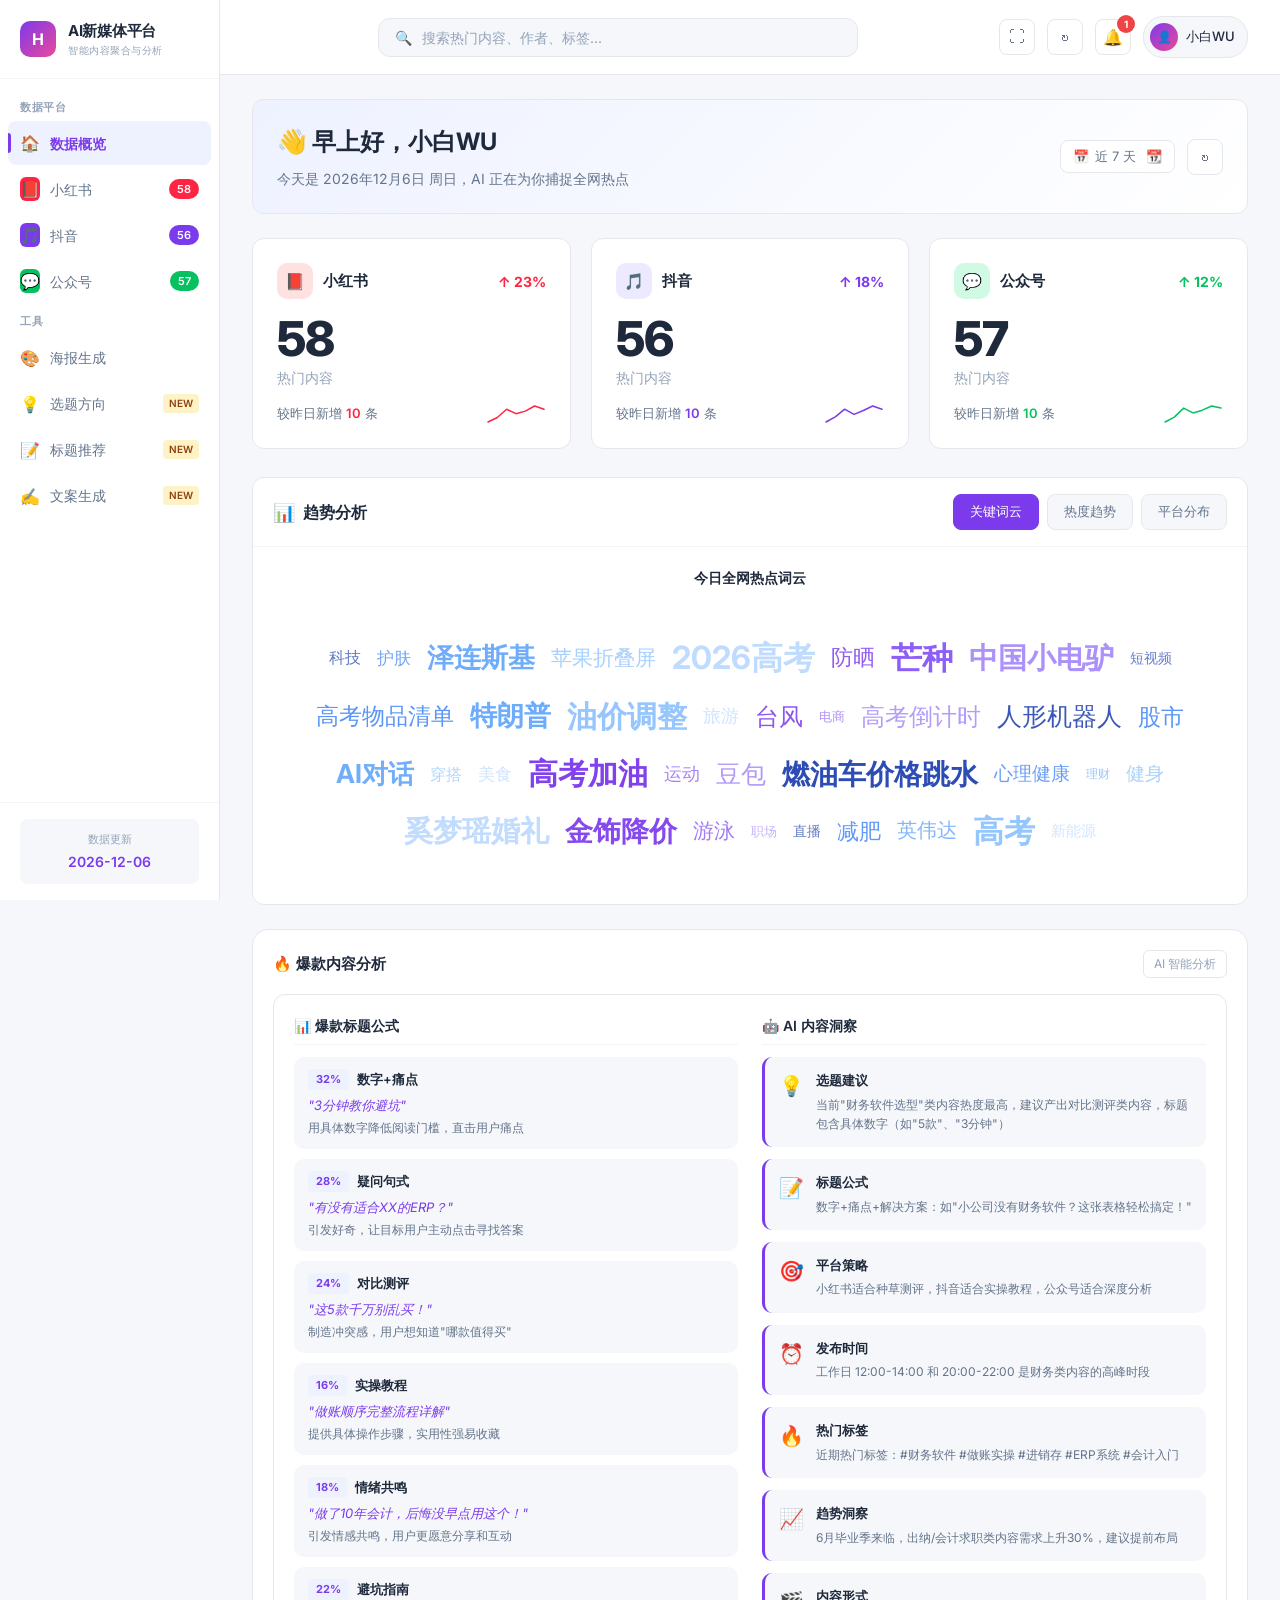
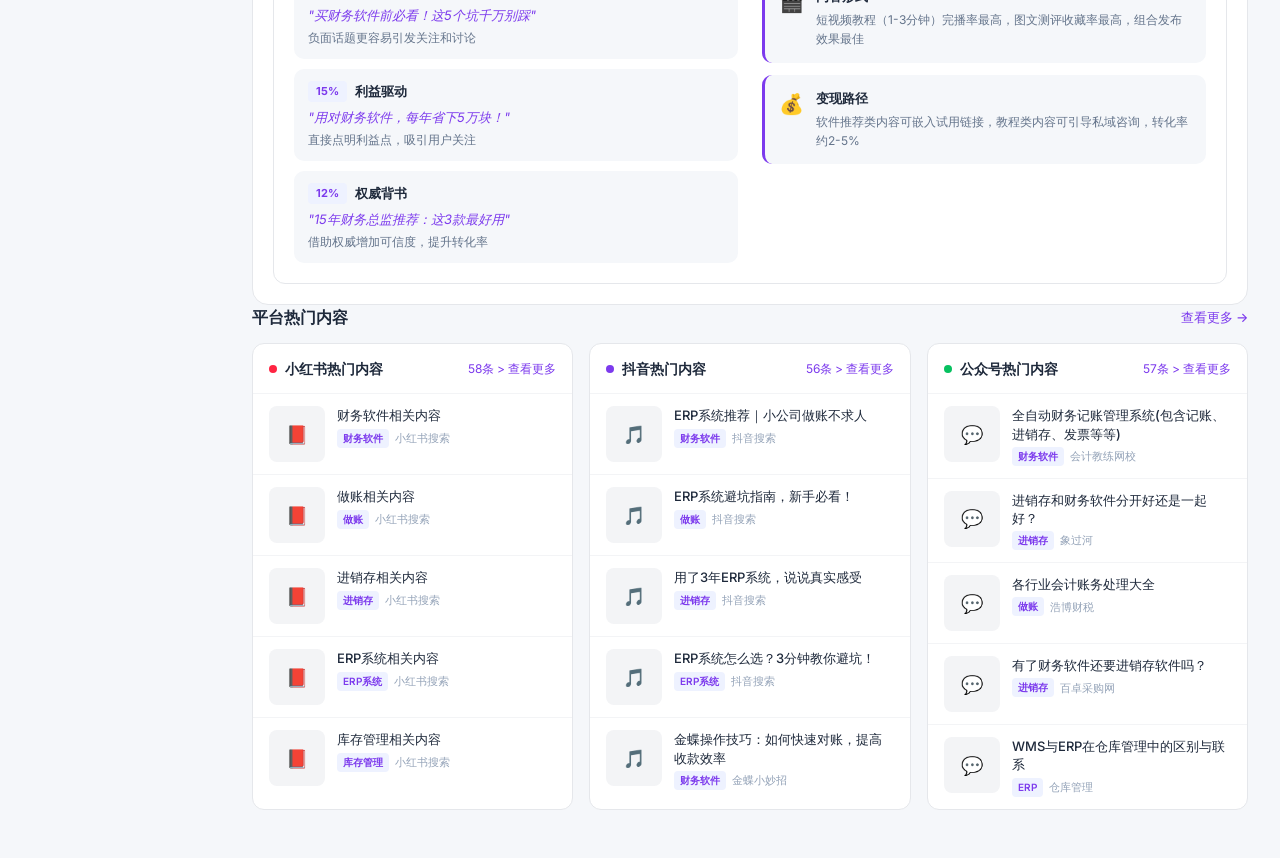
==== index.html @ ce88119a "update: 2026-06-24_16:45" ====
<!DOCTYPE html>
<html lang="zh-CN">
<head>
  <meta charset="UTF-8">
  <meta name="viewport" content="width=device-width, initial-scale=1.0">
  <title>新媒体数据平台</title>
  <link rel="stylesheet" href="css/style.css">
</head>
<body>

  <!-- Sidebar -->
  <aside class="sidebar" id="sidebar">
    <div class="sidebar-header">
      <div class="logo">
        <div class="logo-icon">H</div>
        <div>
          <div class="logo-text">AI新媒体平台</div>
          <div class="logo-sub">智能内容聚合与分析</div>
        </div>
      </div>
    </div>

    <nav class="sidebar-nav">
      <div class="nav-section-title">数据平台</div>
      <a class="nav-item active" data-platform="all">
        <span class="nav-icon">🏠</span>
        <span class="nav-label">数据概览</span>
      </a>
      <a class="nav-item" data-platform="xiaohongshu">
        <span class="nav-icon xhs-icon">📕</span>
        <span class="nav-label">小红书</span>
        <span class="nav-badge xhs-badge" id="xhsBadge">0</span>
      </a>
      <a class="nav-item" data-platform="douyin">
        <span class="nav-icon dy-icon">🎵</span>
        <span class="nav-label">抖音</span>
        <span class="nav-badge dy-badge" id="dyBadge">0</span>
      </a>
      <a class="nav-item" data-platform="wechat">
        <span class="nav-icon wx-icon">💬</span>
        <span class="nav-label">公众号</span>
        <span class="nav-badge wx-badge" id="wxBadge">0</span>
      </a>

      <div class="nav-section-title">工具</div>
      <a class="nav-item" data-platform="poster" onclick="window.open('/poster.html', '_blank')">
        <span class="nav-icon">🎨</span>
        <span class="nav-label">海报生成</span>
      </a>
      <a class="nav-item" data-platform="analytics" onclick="switchPage('analytics')">
        <span class="nav-icon">💡</span>
        <span class="nav-label">选题方向</span>
        <span class="nav-tag">NEW</span>
      </a>
      <a class="nav-item" data-platform="titles" onclick="switchPage('titles')">
        <span class="nav-icon">📝</span>
        <span class="nav-label">标题推荐</span>
        <span class="nav-tag">NEW</span>
      </a>
      <a class="nav-item" data-platform="copywriter" onclick="switchPage('copywriter')">
        <span class="nav-icon">✍️</span>
        <span class="nav-label">文案生成</span>
        <span class="nav-tag">NEW</span>
      </a>
    </nav>

    <div class="sidebar-footer">
      <div class="membership-info">
        <div class="membership-label">数据更新</div>
        <div class="membership-date" id="dataUpdateDate">2026-06-01</div>
      </div>
    </div>
  </aside>

  <!-- Main -->
  <main class="main-content" id="mainContent">
    <!-- Top Bar -->
    <header class="top-bar">
      <button class="menu-toggle" id="menuToggle">☰</button>
      <div class="search-box">
        <span class="search-icon">🔍</span>
        <input type="text" placeholder="搜索热门内容、作者、标签..." id="searchInput">
      </div>
      <div class="top-actions">
        <button class="btn-icon" id="btnFullscreen" title="全屏">⛶</button>
        <button class="btn-icon" id="btnRefresh" title="刷新数据">↻</button>
        <div class="notification-wrap">
          <button class="btn-icon notification-btn" id="btnNotification" title="通知">🔔</button>
          <span class="notification-badge" id="notificationBadge" style="display:none;">0</span>
          <div class="notification-dropdown" id="notificationDropdown">
            <div class="notification-header">
              <span class="notification-title">通知消息</span>
              <button class="notification-clear" id="clearNotifications">清除全部</button>
            </div>
            <div class="notification-list" id="notificationList">
              <div class="notification-empty">暂无通知</div>
            </div>
          </div>
        </div>
        <div class="user-pill" id="userPill">
          <div class="user-avatar">👤</div>
          <span>小白WU</span>
        </div>
        <!-- 用户下拉菜单 -->
        <div class="user-dropdown" id="userDropdown">
          <div class="dropdown-header">
            <div class="dropdown-avatar">👤</div>
            <div class="dropdown-info">
              <div class="dropdown-name">小白WU</div>
              <div class="dropdown-role">管理员</div>
            </div>
          </div>
          <div class="dropdown-divider"></div>
          <div class="dropdown-section">
            <div class="dropdown-section-title">外观设置</div>
            <div class="theme-switcher">
              <button class="theme-btn active" data-theme="light" id="themeLight">
                <span>☀️</span> 浅色模式
              </button>
              <button class="theme-btn" data-theme="dark" id="themeDark">
                <span>🌙</span> 深色模式
              </button>
            </div>
          </div>
          <div class="dropdown-divider"></div>
          <div class="dropdown-item" onclick="openSettings()">
            <span>⚙️</span> 设置中心
          </div>
          <div class="dropdown-item" onclick="openHelp()">
            <span>❓</span> 帮助中心
          </div>
        </div>
      </div>
    </header>

    <!-- 设置中心弹窗 -->
    <div class="modal-overlay" id="settingsModal" style="display:none;">
      <div class="modal">
        <div class="modal-header">
          <div class="modal-title">⚙️ 设置中心</div>
          <button class="modal-close" onclick="closeSettings()">✕</button>
        </div>
        <div class="modal-body">
          <div class="settings-group">
            <div class="settings-label">外观设置</div>
            <div class="settings-item">
              <span>主题模式</span>
              <div class="theme-switcher" style="width:auto;">
                <button class="theme-btn active" data-theme="light" onclick="setTheme('light')">☀️ 浅色</button>
                <button class="theme-btn" data-theme="dark" onclick="setTheme('dark')">🌙 深色</button>
              </div>
            </div>
          </div>
          <div class="settings-group">
            <div class="settings-label">数据设置</div>
            <div class="settings-item">
              <span>自动刷新间隔</span>
              <select class="settings-select" id="refreshInterval">
                <option value="0">手动刷新</option>
                <option value="30">每30分钟</option>
                <option value="60" selected>每1小时</option>
                <option value="360">每6小时</option>
              </select>
            </div>
            <div class="settings-item">
              <span>每页显示条数</span>
              <select class="settings-select" id="pageSize">
                <option value="10">10条</option>
                <option value="20">20条</option>
                <option value="35" selected>35条</option>
                <option value="50">50条</option>
              </select>
            </div>
          </div>
          <div class="settings-group">
            <div class="settings-label">通知设置</div>
            <div class="settings-item">
              <span>新内容提醒</span>
              <label class="toggle-switch">
                <input type="checkbox" id="notifyNew" checked>
                <span class="toggle-slider"></span>
              </label>
            </div>
            <div class="settings-item">
              <span>浏览器通知</span>
              <label class="toggle-switch">
                <input type="checkbox" id="notifyBrowser">
                <span class="toggle-slider"></span>
              </label>
            </div>
          </div>
          <div class="settings-group">
            <div class="settings-label">账号信息</div>
            <div class="settings-item">
              <span>用户名</span>
              <input type="text" class="settings-input" value="小白WU" id="usernameInput">
            </div>
            <div class="settings-item">
              <span>邮箱</span>
              <input type="email" class="settings-input" placeholder="请输入邮箱" id="emailInput">
            </div>
          </div>
        </div>
        <div class="modal-footer">
          <button class="btn-secondary" onclick="closeSettings()">取消</button>
          <button class="btn-primary" onclick="saveSettings()">保存设置</button>
        </div>
      </div>
    </div>

    <!-- 帮助中心弹窗 -->
    <div class="modal-overlay" id="helpModal" style="display:none;">
      <div class="modal modal-lg">
        <div class="modal-header">
          <div class="modal-title">❓ 帮助中心</div>
          <button class="modal-close" onclick="closeHelp()">✕</button>
        </div>
        <div class="modal-body">
          <div class="help-tabs">
            <button class="help-tab active" onclick="switchHelpTab('guide')">使用指南</button>
            <button class="help-tab" onclick="switchHelpTab('faq')">常见问题</button>
            <button class="help-tab" onclick="switchHelpTab('about')">关于平台</button>
          </div>
          <div class="help-content" id="helpGuide">
            <div class="help-section">
              <h3>🚀 快速开始</h3>
              <div class="help-item">
                <div class="help-item-title">1. 浏览数据概览</div>
                <div class="help-item-desc">首页展示三大平台（小红书、抖音、公众号）的热门内容数据，包括统计卡片、热门话题趋势和AI内容分析。</div>
              </div>
              <div class="help-item">
                <div class="help-item-title">2. 查看平台详情</div>
                <div class="help-item-desc">点击左侧导航栏的平台名称，查看该平台的详细内容列表，支持按标签筛选。</div>
              </div>
              <div class="help-item">
                <div class="help-item-title">3. 搜索内容</div>
                <div class="help-item-desc">使用顶部搜索框输入关键词，快速查找相关内容、作者或标签。</div>
              </div>
              <div class="help-item">
                <div class="help-item-title">4. 生成海报</div>
                <div class="help-item-desc">点击左侧「海报生成」工具，输入产品信息，自动生成3:4比例的营销海报。</div>
              </div>
              <div class="help-item">
                <div class="help-item-title">5. 切换主题</div>
                <div class="help-item-desc">点击右上角用户头像，选择「浅色模式」或「深色模式」切换界面主题。</div>
              </div>
            </div>
            <div class="help-section">
              <h3>📊 数据说明</h3>
              <div class="help-item">
                <div class="help-item-title">数据来源</div>
                <div class="help-item-desc">小红书：搜索关键词页面 | 抖音：视频搜索页面 | 公众号：搜狗微信搜索</div>
              </div>
              <div class="help-item">
                <div class="help-item-title">更新频率</div>
                <div class="help-item-desc">数据通过自动化任务定期更新，确保内容的时效性。</div>
              </div>
            </div>
          </div>
          <div class="help-content" id="helpFaq" style="display:none;">
            <div class="help-section">
              <h3>❓ 常见问题</h3>
              <div class="help-item">
                <div class="help-item-title">Q: 为什么点击内容链接跳转到搜索页？</div>
                <div class="help-item-desc">A: 由于平台反爬限制，部分链接为搜索页面链接，点击后可查看相关搜索结果。</div>
              </div>
              <div class="help-item">
                <div class="help-item-title">Q: 如何更新数据？</div>
                <div class="help-item-desc">A: 点击顶部刷新按钮，或在设置中开启自动刷新功能。</div>
              </div>
              <div class="help-item">
                <div class="help-item-title">Q: 深色模式如何切换？</div>
                <div class="help-item-desc">A: 点击右上角用户头像，在下拉菜单中选择「深色模式」即可切换。</div>
              </div>
              <div class="help-item">
                <div class="help-item-title">Q: 海报生成功能如何使用？</div>
                <div class="help-item-desc">A: 点击左侧「海报生成」，填写产品名称和功能点，上传截图后导出3:4比例海报。</div>
              </div>
              <div class="help-item">
                <div class="help-item-title">Q: 搜索功能支持哪些内容？</div>
                <div class="help-item-desc">A: 支持按标题、作者、标签进行模糊搜索，输入关键词即可查找相关内容。</div>
              </div>
            </div>
          </div>
          <div class="help-content" id="helpAbout" style="display:none;">
            <div class="help-section">
              <h3>ℹ️ 关于平台</h3>
              <div class="help-item">
                <div class="help-item-title">AI新媒体数据平台</div>
                <div class="help-item-desc">专为新媒体从业者打造的财务垂直领域内容聚合平台，帮助用户快速了解小红书、抖音、公众号三大平台的热门内容趋势。</div>
              </div>
              <div class="help-item">
                <div class="help-item-title">核心功能</div>
                <div class="help-item-desc">• 多平台内容聚合与展示<br>• 爆款内容分析与AI洞察<br>• 海报自动生成工具<br>• 深色/浅色主题切换<br>• 关键词搜索与筛选</div>
              </div>
              <div class="help-item">
                <div class="help-item-title">版本信息</div>
                <div class="help-item-desc">版本：v2.0<br>更新日期：2026-06-01<br>技术栈：HTML + CSS + JavaScript</div>
              </div>
            </div>
          </div>
        </div>
      </div>
    </div>

    <!-- Overview Page -->
    <div class="page active" id="page-all">

      <!-- Greeting Section -->
      <div class="greeting-section" id="greetingSection">
        <div class="greeting-content">
          <h2 class="greeting-title" id="greetingTitle">👋 你好，小白WU</h2>
          <p class="greeting-subtitle" id="greetingSubtitle">今天是 2026年6月5日，AI 正在为你捕捉全网热点</p>
        </div>
        <div class="greeting-actions">
          <div class="date-picker-wrap">
            <div class="date-badge" id="dateBadge" onclick="toggleDatePicker()">
              📅 <span id="dateRangeText">近 7 天</span>
              <span style="margin-left:4px;">📆</span>
            </div>
            <div class="date-picker-dropdown" id="datePickerDropdown">
              <div class="date-picker-header">
                <span class="date-picker-title">选择日期范围</span>
              </div>
              <div class="date-picker-presets">
                <button class="preset-btn active" onclick="setDateRange('7d')">近7天</button>
                <button class="preset-btn" onclick="setDateRange('30d')">近30天</button>
                <button class="preset-btn" onclick="setDateRange('90d')">近90天</button>
                <button class="preset-btn" onclick="setDateRange('all')">全部</button>
              </div>
              <div class="date-picker-custom">
                <div class="date-input-group">
                  <label>开始日期</label>
                  <input type="date" id="startDate" onchange="updateCustomRange()">
                </div>
                <div class="date-input-group">
                  <label>结束日期</label>
                  <input type="date" id="endDate" onchange="updateCustomRange()">
                </div>
              </div>
              <div class="date-picker-footer">
                <button class="btn-secondary" onclick="toggleDatePicker()">取消</button>
                <button class="btn-primary" onclick="applyDateRange()">确定</button>
              </div>
            </div>
          </div>
          <button class="btn-icon" onclick="location.reload()">↻</button>
        </div>
      </div>

      <!-- Stats Cards -->
      <div class="stats-grid" id="statsGrid"></div>

      <!-- Trending Analysis -->
      <div class="trending-section">
        <div class="trending-header">
          <div class="trending-title">
            <span class="trending-icon">📊</span>
            <span>趋势分析</span>
          </div>
          <div class="trending-tabs">
            <button class="trending-tab active" data-tab="keyword">关键词云</button>
            <button class="trending-tab" data-tab="hot">热度趋势</button>
            <button class="trending-tab" data-tab="platform">平台分布</button>
          </div>
        </div>
        <div class="trending-content" id="trendingContent"></div>
      </div>

      <!-- Content Analysis Section -->
      <div class="charts-section">
        <div class="chart-card" style="grid-column: 1 / -1;">
          <div class="chart-card-header">
            <div class="chart-card-title">🔥 爆款内容分析</div>
            <div class="chart-card-filter">AI 智能分析</div>
          </div>
          <div id="contentAnalysis"></div>
        </div>
      </div>

      <!-- Content Preview -->
      <div class="content-section">
        <div class="content-section-header">
          <div class="content-section-title">平台热门内容</div>
          <a class="content-section-link" onclick="switchPage('all')">查看更多 →</a>
        </div>
        <div class="content-columns" id="platformPreviews"></div>
      </div>
    </div>

    <!-- Xiaohongshu Page -->
    <div class="page" id="page-xiaohongshu">
      <div class="platform-banner xhs-bg">
        <div>
          <h1>📕 小红书热门</h1>
          <p>今日小红书热门内容 Top 10 · 实时追踪爆款笔记</p>
        </div>
        <div class="platform-banner-stats" id="xhsStats"></div>
      </div>
      <div class="xhs-search-box">
        <span>🔍</span>
        <input type="text" id="xhsSearchInput" placeholder="输入关键词，跳转小红书搜索爆款笔记...">
        <button onclick="searchXHS()">搜索</button>
      </div>
      <div class="content-list" id="xhsList"></div>
    </div>

    <!-- Douyin Page -->
    <div class="page" id="page-douyin">
      <div class="platform-banner dy-bg">
        <div>
          <h1>🎵 抖音热门</h1>
          <p>今日抖音热门内容 Top 10 · 全网最火视频追踪</p>
        </div>
        <div class="platform-banner-stats" id="dyStats"></div>
      </div>
      <div class="content-list" id="dyList"></div>
    </div>

    <!-- Wechat Page -->
    <div class="page" id="page-wechat">
      <div class="platform-banner wx-bg">
        <div>
          <h1>💬 公众号热门</h1>
          <p>今日公众号热门内容 Top 10 · 深度好文精选</p>
        </div>
        <div class="platform-banner-stats" id="wxStats"></div>
      </div>
      <div class="content-list" id="wxList"></div>
    </div>

    <!-- Topic Recommendations Page -->
    <div class="page" id="page-analytics">
      <div class="page-header">
        <div class="page-header-left">
          <h1>💡 今日选题方向</h1>
          <p>基于热门数据和平台趋势，为你推荐今日最佳选题</p>
        </div>
        <div class="page-header-actions">
          <div class="date-badge" id="topicDate">📅 今日推荐</div>
        </div>
      </div>

      <!-- 选题概览 -->
      <div class="topic-overview" id="topicOverview"></div>

      <!-- 各平台选题推荐 -->
      <div class="topic-platforms" id="topicPlatforms"></div>

      <!-- 选题分析 -->
      <div class="topic-analysis" id="topicAnalysis"></div>
    </div>

    <!-- Title Recommendations Page -->
    <div class="page" id="page-titles">
      <div class="page-header">
        <div class="page-header-left">
          <h1>📝 今日标题推荐</h1>
          <p id="titleDate">基于爆款公式，为你推荐不同角度的吸睛标题</p>
        </div>
        <div class="page-header-actions">
          <button class="btn-export" onclick="exportTitlesToExcel()">
            📥 导出Excel
          </button>
        </div>
      </div>
      <div class="title-filter-bar">
        <div class="title-filter-tabs" id="titleFilterTabs"></div>
        <div class="title-filter-count" id="titleFilterCount">显示 66 个标题</div>
      </div>
      <div id="titleRecommendations"></div>
    </div>
    <!-- Copywriter Page -->
    <div class="page" id="page-copywriter">
      <div class="ai-writer-container">
        <div class="ai-writer-hero">
          <div class="ai-badge">✨ AI驱动的文案创作助手</div>
          <h1>让传播不再需要门槛，让创作从未如此简单</h1>
          <h2>灵感一触即发</h2>
          <p>输入你的创意主题，让 AI 帮你生成爆款标题、正文和话题标签</p>
        </div>
        
        <div class="ai-input-card">
          <div class="ai-input-header">
            <div class="ai-status" id="aiStatus">
              <span class="status-dot offline"></span>
              <span>AI未连接</span>
            </div>
            <button class="ai-settings-btn" onclick="openApiSettings()">⚙️ API设置（无效）</button>
          </div>
          <div class="ai-input-area">
            <div class="ai-input-row">
              <input type="text" id="chatInput" class="ai-text-input" placeholder="输入你想推广的产品，例如：财务软件、进销存、ERP..." onkeydown="if(event.key==='Enter')sendMessage()">
              <button class="ai-generate-btn" onclick="sendMessage()">生成文案</button>
            </div>
          </div>
          
          <div class="ai-quick-actions">
            <span class="ai-quick-label">快速开始：</span>
            <button class="ai-quick-btn" onclick="quickInput('财务软件')">💰 财务软件</button>
            <button class="ai-quick-btn" onclick="quickInput('代账软件')">📊 代账软件</button>
            <button class="ai-quick-btn" onclick="quickInput('进销存')">📦 进销存</button>
            <button class="ai-quick-btn" onclick="quickInput('ERP')">⚡ ERP</button>
            <button class="ai-quick-btn" onclick="quickInput('AI做账')">🤖 AI做账</button>
          </div>
        </div>
        
        <div class="chat-messages" id="chatMessages" style="display:none;"></div>
      </div>
      
      <!-- API设置弹窗 -->
      <div class="modal-overlay" id="apiSettingsModal" style="display:none;">
        <div class="modal-content">
          <div class="modal-header">
            <h3>⚙️ API设置</h3>
            <button class="modal-close" onclick="closeApiSettings()">✕</button>
          </div>
          <div class="modal-body">
            <div class="form-group">
              <label>API服务商</label>
              <select id="apiProvider" onchange="updateProviderFields()">
                <option value="openai">OpenAI (GPT)</option>
                <option value="deepseek">Deepseek</option>
                <option value="qwen">通义千问</option>
                <option value="custom">自定义</option>
              </select>
            </div>
            <div class="form-group" id="customUrlGroup" style="display:none;">
              <label>API地址</label>
              <input type="text" id="apiUrl" placeholder="https://api.example.com/v1/chat/completions">
            </div>
            <div class="form-group">
              <label>API Key</label>
              <input type="password" id="apiKey" placeholder="输入你的API Key">
            </div>
            <div class="form-group">
              <label>模型名称</label>
              <input type="text" id="modelName" placeholder="gpt-3.5-turbo">
            </div>
            <button class="btn-save" onclick="saveSettings()">保存设置</button>
          </div>
        </div>
      </div>
    </div>
  </main>

  <script src="js/app.js"></script>
</body>
</html>
---- css/style.css ----
/* ============================================================
   新媒体数据平台 - 严格参考图 UI
   ============================================================ */

@import url('https://fonts.googleapis.com/css2?family=Inter:wght@300;400;500;600;700;800;900&display=swap');

:root {
  --bg: #F5F7FA;
  --bg-card: #FFFFFF;
  --sidebar-bg: #FFFFFF;
  --sidebar-hover: #F5F7FA;
  --sidebar-active: #EEF2FF;
  --text: #1E293B;
  --text-secondary: #64748B;
  --text-muted: #94A3B8;
  --border: #E5E7EB;
  --border-light: #F3F4F6;
  --primary: #7C3AED;
  --primary-light: #8B5CF6;
  --primary-bg: #EEF2FF;
  --xhs: #FF2442;
  --dy: #7C3AED;
  --wx: #07C160;
  --radius: 12px;
  --radius-sm: 8px;
  --radius-lg: 16px;
  --shadow-sm: 0 1px 2px rgba(0,0,0,0.05);
  --shadow: 0 1px 3px rgba(0,0,0,0.08);
  --shadow-md: 0 4px 6px -1px rgba(0,0,0,0.08);
  --shadow-lg: 0 10px 15px -3px rgba(0,0,0,0.08);
  --sidebar-w: 220px;
}

* { margin: 0; padding: 0; box-sizing: border-box; }

body {
  font-family: 'Inter', -apple-system, BlinkMacSystemFont, 'Segoe UI', sans-serif;
  background: var(--bg);
  color: var(--text);
  line-height: 1.5;
  display: flex;
  min-height: 100vh;
}

/* ============================================================
   Sidebar
   ============================================================ */
.sidebar {
  width: var(--sidebar-w);
  min-height: 100vh;
  background: var(--sidebar-bg);
  border-right: 1px solid var(--border);
  display: flex;
  flex-direction: column;
  position: fixed;
  left: 0;
  top: 0;
  z-index: 100;
}

.sidebar-header {
  padding: 20px;
  border-bottom: 1px solid var(--border-light);
}

.logo {
  display: flex;
  align-items: center;
  gap: 12px;
}

.logo-icon {
  width: 36px;
  height: 36px;
  background: linear-gradient(135deg, #7C3AED, #EC4899);
  border-radius: 10px;
  display: flex;
  align-items: center;
  justify-content: center;
  font-size: 16px;
  color: #fff;
  font-weight: 700;
}

.logo-text {
  font-size: 15px;
  font-weight: 700;
  color: var(--text);
  letter-spacing: -0.3px;
}

.logo-sub {
  font-size: 10px;
  color: var(--text-muted);
  font-weight: 500;
  text-transform: uppercase;
  letter-spacing: 0.5px;
}

.sidebar-nav {
  flex: 1;
  padding: 12px 8px;
  overflow-y: auto;
}

.nav-section-title {
  font-size: 11px;
  font-weight: 600;
  color: var(--text-muted);
  text-transform: uppercase;
  letter-spacing: 0.5px;
  padding: 8px 12px 6px;
}

.nav-item {
  display: flex;
  align-items: center;
  gap: 10px;
  padding: 10px 12px;
  border-radius: var(--radius-sm);
  color: var(--text-secondary);
  text-decoration: none;
  font-size: 14px;
  font-weight: 500;
  cursor: pointer;
  transition: all 0.15s;
  margin-bottom: 2px;
  position: relative;
}

.nav-item:hover {
  background: var(--sidebar-hover);
  color: var(--text);
}

.nav-item.active {
  background: var(--sidebar-active);
  color: var(--primary);
  font-weight: 600;
}

.nav-item.active::before {
  content: '';
  position: absolute;
  left: 0;
  top: 50%;
  transform: translateY(-50%);
  width: 3px;
  height: 20px;
  background: var(--primary);
  border-radius: 0 3px 3px 0;
}

.nav-item.disabled {
  opacity: 0.5;
  cursor: not-allowed;
}

.nav-icon {
  font-size: 16px;
  width: 20px;
  text-align: center;
}

.nav-badge {
  margin-left: auto;
  font-size: 11px;
  font-weight: 600;
  padding: 2px 8px;
  border-radius: 10px;
  background: var(--border-light);
  color: var(--text-muted);
}

/* Platform icon colors */
.xhs-icon { background: var(--xhs); color: #fff; border-radius: 6px; }
.dy-icon { background: var(--dy); color: #fff; border-radius: 6px; }
.wx-icon { background: var(--wx); color: #fff; border-radius: 6px; }

/* Platform badge colors */
.xhs-badge { background: var(--xhs); color: #fff; }
.dy-badge { background: var(--dy); color: #fff; }
.wx-badge { background: var(--wx); color: #fff; }

.nav-tag {
  margin-left: auto;
  font-size: 10px;
  font-weight: 600;
  padding: 2px 6px;
  border-radius: 4px;
  background: #FEF3C7;
  color: #92400E;
}

/* Sidebar Footer */
.sidebar-footer {
  padding: 16px 20px;
  border-top: 1px solid var(--border-light);
  margin-top: auto;
}

.membership-info {
  background: var(--bg);
  border-radius: var(--radius-sm);
  padding: 12px;
  text-align: center;
}

.membership-label {
  font-size: 11px;
  color: var(--text-muted);
  margin-bottom: 4px;
}

.membership-date {
  font-size: 14px;
  font-weight: 600;
  color: var(--primary);
}

/* ============================================================
   Main Content
   ============================================================ */
.main-content {
  flex: 1;
  margin-left: var(--sidebar-w);
  min-height: 100vh;
}

/* ============================================================
   Top Bar
   ============================================================ */
.top-bar {
  display: flex;
  align-items: center;
  gap: 16px;
  padding: 16px 32px;
  background: var(--bg-card);
  border-bottom: 1px solid var(--border);
  position: sticky;
  top: 0;
  z-index: 50;
}

.menu-toggle {
  display: none;
  background: none;
  border: none;
  font-size: 20px;
  cursor: pointer;
  color: var(--text);
}

.search-box {
  flex: 1;
  max-width: 480px;
  margin: 0 auto;
  display: flex;
  align-items: center;
  gap: 10px;
  background: var(--bg);
  border: 1px solid var(--border);
  border-radius: var(--radius);
  padding: 0 16px;
  transition: all 0.2s;
}

.search-box:focus-within {
  border-color: var(--primary);
  box-shadow: 0 0 0 3px var(--primary-bg);
}

.search-icon {
  font-size: 14px;
  color: var(--text-muted);
}

.search-box input {
  flex: 1;
  border: none;
  outline: none;
  background: transparent;
  padding: 10px 0;
  font-size: 14px;
  font-family: inherit;
  color: var(--text);
}

.search-box input::placeholder {
  color: var(--text-muted);
}

.top-actions {
  display: flex;
  align-items: center;
  gap: 12px;
}

.btn-icon {
  width: 36px;
  height: 36px;
  border-radius: var(--radius-sm);
  border: 1px solid var(--border);
  background: var(--bg-card);
  cursor: pointer;
  display: flex;
  align-items: center;
  justify-content: center;
  font-size: 16px;
  color: var(--text-secondary);
  transition: all 0.2s;
}

.btn-icon:hover {
  border-color: var(--primary);
  color: var(--primary);
}

#btnFullscreen.is-fullscreen {
  background: var(--primary);
  color: #fff;
  border-color: var(--primary);
}

/* ============================================================
   Notification
   ============================================================ */
.notification-wrap {
  position: relative;
}

.notification-badge {
  position: absolute;
  top: -4px;
  right: -4px;
  min-width: 18px;
  height: 18px;
  background: #EF4444;
  color: #fff;
  font-size: 10px;
  font-weight: 700;
  border-radius: 9px;
  display: flex;
  align-items: center;
  justify-content: center;
  padding: 0 4px;
  pointer-events: none;
}

.notification-dropdown {
  position: absolute;
  top: calc(100% + 8px);
  right: 0;
  width: 320px;
  max-height: 400px;
  background: var(--bg-card);
  border: 1px solid var(--border);
  border-radius: 12px;
  box-shadow: 0 8px 24px rgba(0, 0, 0, 0.12);
  z-index: 100;
  display: none;
  overflow: hidden;
}

.notification-dropdown.show {
  display: block;
}

.notification-header {
  display: flex;
  align-items: center;
  justify-content: space-between;
  padding: 14px 16px;
  border-bottom: 1px solid var(--border-light);
}

.notification-title {
  font-size: 14px;
  font-weight: 600;
  color: var(--text);
}

.notification-clear {
  font-size: 12px;
  color: var(--primary);
  background: none;
  border: none;
  cursor: pointer;
  font-family: inherit;
  padding: 0;
}

.notification-clear:hover {
  text-decoration: underline;
}

.notification-list {
  max-height: 340px;
  overflow-y: auto;
}

.notification-empty {
  padding: 40px 16px;
  text-align: center;
  font-size: 13px;
  color: var(--text-muted);
}

.notification-item {
  display: flex;
  gap: 12px;
  padding: 12px 16px;
  border-bottom: 1px solid var(--border-light);
  cursor: pointer;
  transition: background 0.15s;
}

.notification-item:last-child {
  border-bottom: none;
}

.notification-item:hover {
  background: var(--sidebar-hover);
}

.notification-item.unread {
  background: var(--primary-bg);
}

.notification-icon {
  width: 36px;
  height: 36px;
  border-radius: 10px;
  background: var(--primary-bg);
  display: flex;
  align-items: center;
  justify-content: center;
  font-size: 16px;
  flex-shrink: 0;
}

.notification-body {
  flex: 1;
  min-width: 0;
}

.notification-text {
  font-size: 13px;
  color: var(--text);
  margin-bottom: 4px;
  line-height: 1.4;
}

.notification-time {
  font-size: 11px;
  color: var(--text-muted);
}

.notification-dot {
  width: 8px;
  height: 8px;
  border-radius: 50%;
  background: var(--primary);
  flex-shrink: 0;
  margin-top: 4px;
}

/* ============================================================
   User Pill
   ============================================================ */
.user-pill {
  display: flex;
  align-items: center;
  gap: 8px;
  padding: 6px 12px 6px 6px;
  background: var(--bg);
  border: 1px solid var(--border);
  border-radius: 20px;
  font-size: 13px;
  font-weight: 500;
  color: var(--text);
  cursor: pointer;
}

.user-avatar {
  width: 28px;
  height: 28px;
  border-radius: 50%;
  background: linear-gradient(135deg, var(--primary), #EC4899);
  display: flex;
  align-items: center;
  justify-content: center;
  font-size: 12px;
  color: #fff;
}

/* ============================================================
   User Dropdown Menu
   ============================================================ */
.user-dropdown {
  position: absolute;
  top: 100%;
  right: 0;
  width: 240px;
  background: var(--bg-card);
  border: 1px solid var(--border);
  border-radius: var(--radius);
  box-shadow: var(--shadow-lg);
  z-index: 1000;
  display: none;
  margin-top: 8px;
}

.user-dropdown.show {
  display: block;
}

.dropdown-header {
  display: flex;
  align-items: center;
  gap: 12px;
  padding: 16px;
}

.dropdown-avatar {
  width: 40px;
  height: 40px;
  border-radius: 50%;
  background: linear-gradient(135deg, var(--primary), #EC4899);
  display: flex;
  align-items: center;
  justify-content: center;
  font-size: 16px;
  color: #fff;
}

.dropdown-name {
  font-size: 14px;
  font-weight: 600;
  color: var(--text);
}

.dropdown-role {
  font-size: 12px;
  color: var(--text-muted);
}

.dropdown-divider {
  height: 1px;
  background: var(--border-light);
  margin: 0 16px;
}

.dropdown-section {
  padding: 12px 16px;
}

.dropdown-section-title {
  font-size: 12px;
  font-weight: 600;
  color: var(--text-muted);
  margin-bottom: 8px;
}

.theme-switcher {
  display: flex;
  gap: 8px;
}

.theme-btn {
  flex: 1;
  padding: 8px 12px;
  border: 1px solid var(--border);
  border-radius: var(--radius-sm);
  background: var(--bg-card);
  color: var(--text-secondary);
  font-size: 12px;
  font-weight: 500;
  cursor: pointer;
  transition: all 0.2s;
  display: flex;
  align-items: center;
  justify-content: center;
  gap: 4px;
  font-family: inherit;
}

.theme-btn:hover {
  border-color: var(--primary);
}

.theme-btn.active {
  background: var(--primary);
  color: #fff;
  border-color: var(--primary);
}

.dropdown-item {
  display: flex;
  align-items: center;
  gap: 10px;
  padding: 10px 16px;
  font-size: 13px;
  color: var(--text-secondary);
  cursor: pointer;
  transition: all 0.15s;
}

.dropdown-item:hover {
  background: var(--sidebar-hover);
  color: var(--text);
}

/* ============================================================
   Dark Mode
   ============================================================ */
body.dark-mode {
  --bg: #0F172A;
  --bg-card: #1E293B;
  --sidebar-bg: #1E293B;
  --sidebar-hover: #334155;
  --sidebar-active: #312E81;
  --text: #F1F5F9;
  --text-secondary: #94A3B8;
  --text-muted: #64748B;
  --border: #334155;
  --border-light: #1E293B;
  --primary: #A78BFA;
  --primary-light: #C4B5FD;
  --primary-bg: #312E81;
}

body.dark-mode .sidebar {
  border-right-color: #334155;
}

body.dark-mode .top-bar {
  border-bottom-color: #334155;
}

body.dark-mode .stat-card {
  border-color: #334155;
}

body.dark-mode .chart-card {
  border-color: #334155;
}

body.dark-mode .content-column {
  border-color: #334155;
}

body.dark-mode .content-item:hover {
  background: #334155;
}

/* ============================================================
   Pages
   ============================================================ */
.page {
  display: none;
  padding: 24px 32px;
  animation: fadeIn 0.2s ease;
}

.page.active {
  display: block;
}

@keyframes fadeIn {
  from { opacity: 0; }
  to { opacity: 1; }
}

/* ============================================================
   Page Header
   ============================================================ */
.page-header {
  display: flex;
  justify-content: space-between;
  align-items: flex-start;
  margin-bottom: 24px;
}

.page-header-left h1 {
  font-size: 24px;
  font-weight: 700;
  color: var(--text);
  margin-bottom: 4px;
}

.page-header-left p {
  font-size: 14px;
  color: var(--text-secondary);
}

.page-header-actions {
  display: flex;
  align-items: center;
  gap: 8px;
}

.date-badge {
  display: flex;
  align-items: center;
  gap: 6px;
  padding: 6px 12px;
  background: var(--bg-card);
  border: 1px solid var(--border);
  border-radius: var(--radius-sm);
  font-size: 13px;
  color: var(--text-secondary);
  cursor: pointer;
  transition: all 0.15s;
}

.date-badge:hover {
  border-color: var(--primary);
}

/* ============================================================
   Greeting Section
   ============================================================ */
.greeting-section {
  background: linear-gradient(135deg, var(--primary-bg), var(--bg-card));
  border: 1px solid var(--border);
  border-radius: 12px;
  padding: 24px;
  margin-bottom: 24px;
  display: flex;
  align-items: center;
  justify-content: space-between;
}

.greeting-content {
  display: flex;
  flex-direction: column;
  gap: 8px;
}

.greeting-title {
  font-size: 24px;
  font-weight: 700;
  color: var(--text);
  margin: 0;
}

.greeting-subtitle {
  font-size: 14px;
  color: var(--text-secondary);
  margin: 0;
}

.greeting-actions {
  display: flex;
  align-items: center;
  gap: 12px;
}

/* ============================================================
   Trending Section
   ============================================================ */
.trending-section {
  background: var(--bg-card);
  border: 1px solid var(--border);
  border-radius: 12px;
  margin-bottom: 24px;
  overflow: hidden;
}

.trending-header {
  display: flex;
  align-items: center;
  justify-content: space-between;
  padding: 16px 20px;
  border-bottom: 1px solid var(--border-light);
}

.trending-title {
  display: flex;
  align-items: center;
  gap: 8px;
  font-size: 16px;
  font-weight: 600;
  color: var(--text);
}

.trending-icon {
  font-size: 18px;
}

.trending-tabs {
  display: flex;
  gap: 8px;
}

.trending-tab {
  padding: 8px 16px;
  border: 1px solid var(--border);
  border-radius: 8px;
  background: var(--bg);
  color: var(--text-secondary);
  font-size: 13px;
  font-weight: 500;
  font-family: inherit;
  cursor: pointer;
  transition: all 0.15s;
}

.trending-tab:hover {
  border-color: var(--primary);
  color: var(--primary);
}

.trending-tab.active {
  background: var(--primary);
  color: #fff;
  border-color: var(--primary);
}

.trending-content {
  padding: 20px;
  min-height: 200px;
}

/* ============================================================
   Word Cloud
   ============================================================ */
.word-cloud {
  width: 100%;
}

.cloud-title {
  font-size: 14px;
  font-weight: 600;
  color: var(--text);
  margin-bottom: 16px;
  text-align: center;
}

.cloud-container {
  display: flex;
  flex-wrap: wrap;
  justify-content: center;
  align-items: center;
  gap: 12px 16px;
  padding: 30px 20px;
  min-height: 280px;
}

.cloud-word {
  display: inline-block;
  transition: all 0.3s ease;
  cursor: pointer;
  white-space: nowrap;
}

.cloud-word:hover {
  transform: scale(1.15);
  filter: brightness(1.2);
}

.btn-export {
  display: flex;
  align-items: center;
  gap: 6px;
  padding: 8px 16px;
  background: var(--primary);
  color: #fff;
  border: none;
  border-radius: var(--radius-sm);
  font-size: 13px;
  font-weight: 500;
  font-family: inherit;
  cursor: pointer;
  transition: all 0.15s;
}

.btn-export:hover {
  background: var(--primary-hover);
  transform: translateY(-1px);
}

.btn-export:active {
  transform: translateY(0);
}

/* Date Picker Dropdown */
.date-picker-wrap {
  position: relative;
}

.date-picker-dropdown {
  position: absolute;
  top: 100%;
  right: 0;
  width: 280px;
  background: var(--bg-card);
  border: 1px solid var(--border);
  border-radius: var(--radius);
  box-shadow: var(--shadow-lg);
  z-index: 100;
  display: none;
  margin-top: 8px;
}

.date-picker-dropdown.show {
  display: block;
}

.date-picker-header {
  padding: 12px 16px;
  border-bottom: 1px solid var(--border-light);
}

.date-picker-title {
  font-size: 13px;
  font-weight: 600;
  color: var(--text);
}

.date-picker-presets {
  display: flex;
  gap: 6px;
  padding: 12px 16px;
  border-bottom: 1px solid var(--border-light);
}

.preset-btn {
  flex: 1;
  padding: 6px 8px;
  border: 1px solid var(--border);
  border-radius: 6px;
  background: var(--bg);
  color: var(--text-secondary);
  font-size: 11px;
  font-weight: 500;
  cursor: pointer;
  transition: all 0.15s;
  font-family: inherit;
}

.preset-btn:hover {
  border-color: var(--primary);
}

.preset-btn.active {
  background: var(--primary);
  color: #fff;
  border-color: var(--primary);
}

.date-picker-custom {
  padding: 12px 16px;
}

.date-input-group {
  margin-bottom: 10px;
}

.date-input-group label {
  display: block;
  font-size: 11px;
  font-weight: 500;
  color: var(--text-muted);
  margin-bottom: 4px;
}

.date-input-group input {
  width: 100%;
  padding: 6px 10px;
  border: 1px solid var(--border);
  border-radius: 6px;
  background: var(--bg);
  color: var(--text);
  font-size: 12px;
  font-family: inherit;
}

.date-picker-footer {
  display: flex;
  justify-content: flex-end;
  gap: 8px;
  padding: 12px 16px;
  border-top: 1px solid var(--border-light);
}

/* ============================================================
   Stats Cards
   ============================================================ */
.stats-grid {
  display: grid;
  grid-template-columns: repeat(3, 1fr);
  gap: 20px;
  margin-bottom: 28px;
}

.stat-card {
  background: var(--bg-card);
  border: 1px solid var(--border);
  border-radius: 12px;
  padding: 24px;
  position: relative;
  overflow: hidden;
}

.stat-card-header {
  display: flex;
  align-items: center;
  justify-content: space-between;
  margin-bottom: 16px;
}

.stat-card-icon {
  display: flex;
  align-items: center;
  gap: 10px;
}

.stat-card-icon .icon {
  width: 36px;
  height: 36px;
  border-radius: 10px;
  display: flex;
  align-items: center;
  justify-content: center;
  font-size: 16px;
}

.stat-card-icon .icon.xhs { background: #FEE2E2; color: #FF2442; }
.stat-card-icon .icon.dy { background: #EDE9FE; color: #7C3AED; }
.stat-card-icon .icon.wx { background: #D1FAE5; color: #07C160; }

.stat-card-icon .name {
  font-size: 15px;
  font-weight: 600;
  color: var(--text);
}

.stat-card-trend {
  font-size: 14px;
  font-weight: 700;
  display: flex;
  align-items: center;
  gap: 4px;
}

.stat-card-value {
  font-size: 48px;
  font-weight: 800;
  color: var(--text);
  margin-bottom: 4px;
  line-height: 1;
  letter-spacing: -1px;
}

.stat-card-label {
  font-size: 14px;
  color: var(--text-muted);
  margin-bottom: 16px;
}

.stat-card-footer {
  display: flex;
  align-items: center;
  justify-content: space-between;
}

.stat-card-footer .change {
  font-size: 13px;
  color: var(--text-secondary);
}

.stat-card-footer .change span {
  font-weight: 600;
}

.mini-chart {
  width: 60px;
  height: 24px;
}

.mini-chart svg {
  width: 100%;
  height: 100%;
}
}

.stat-card-footer .change {
  font-size: 12px;
  color: var(--text-muted);
}

.stat-card-footer .change span {
  color: var(--primary);
  font-weight: 600;
}

/* 迷你图表 */
.mini-chart {
  display: flex;
  align-items: center;
  justify-content: center;
  width: 60px;
  height: 20px;
}

.mini-chart svg {
  width: 100%;
  height: 100%;
}

/* ============================================================
   Content Analysis Section
   ============================================================ */
.analysis-grid {
  display: grid;
  grid-template-columns: 1fr 1fr;
  gap: 24px;
  background: var(--bg-card);
  border: 1px solid var(--border);
  border-radius: 12px;
  padding: 20px;
}

.analysis-section {
  margin-bottom: 0;
  display: flex;
  flex-direction: column;
}

.analysis-section-title {
  font-size: 14px;
  font-weight: 600;
  color: var(--text);
  margin-bottom: 12px;
  padding-bottom: 8px;
  border-bottom: 1px solid var(--border-light);
}

/* 标题公式 */
.analysis-list {
  display: flex;
  flex-direction: column;
  gap: 10px;
  flex: 1;
}

.analysis-item {
  background: var(--bg);
  border-radius: 10px;
  padding: 12px 14px;
  transition: all 0.15s;
}

.analysis-item:hover {
  background: #EEF2FF;
}

.analysis-item-header {
  display: flex;
  align-items: center;
  gap: 8px;
  margin-bottom: 6px;
}

.analysis-badge {
  font-size: 11px;
  font-weight: 700;
  color: var(--primary);
  background: var(--primary-bg);
  padding: 2px 8px;
  border-radius: 4px;
}

.analysis-pattern {
  font-size: 13px;
  font-weight: 600;
  color: var(--text);
}

.analysis-example {
  font-size: 13px;
  color: var(--primary);
  font-style: italic;
  margin-bottom: 4px;
}

.analysis-desc {
  font-size: 12px;
  color: var(--text-secondary);
  line-height: 1.5;
}

/* 热门话题 */
.topic-list {
  display: flex;
  flex-direction: column;
  gap: 8px;
  flex: 1;
}

.topic-rank {
  width: 28px;
  height: 28px;
  border-radius: 8px;
  background: var(--primary);
  color: #fff;
  display: flex;
  align-items: center;
  justify-content: center;
  font-size: 13px;
  font-weight: 700;
  flex-shrink: 0;
}

.topic-info {
  flex: 1;
}

.topic-name {
  font-size: 13px;
  font-weight: 600;
  color: var(--text);
  margin-bottom: 4px;
}

.topic-explanation {
  font-size: 12px;
  color: var(--text-secondary);
  line-height: 1.5;
  margin-bottom: 6px;
}

.topic-meta {
  display: flex;
  align-items: center;
  gap: 8px;
  font-size: 11px;
  color: var(--text-muted);
}

.topic-platforms {
  font-size: 10px;
  color: var(--text-muted);
  background: var(--border-light);
  padding: 2px 6px;
  border-radius: 4px;
}

/* AI洞察 */
.insight-list {
  display: flex;
  flex-direction: column;
  gap: 12px;
  flex: 1;
}

.insight-item {
  display: flex;
  gap: 12px;
  padding: 14px;
  background: var(--bg);
  border-radius: 10px;
  border-left: 3px solid var(--primary);
}

.insight-icon {
  font-size: 20px;
  flex-shrink: 0;
}

.insight-body {
  flex: 1;
}

.insight-title {
  font-size: 13px;
  font-weight: 600;
  color: var(--text);
  margin-bottom: 4px;
}

.insight-content {
  font-size: 12px;
  color: var(--text-secondary);
  line-height: 1.6;
}
   Charts Section
   ============================================================ */
.charts-section {
  display: grid;
  grid-template-columns: 1.2fr 1fr;
  gap: 16px;
  margin-bottom: 24px;
}

.chart-card {
  background: var(--bg-card);
  border: 1px solid var(--border);
  border-radius: var(--radius-lg);
  padding: 20px;
}

.chart-card-header {
  display: flex;
  align-items: center;
  justify-content: space-between;
  margin-bottom: 16px;
}

.chart-card-title {
  font-size: 15px;
  font-weight: 600;
  color: var(--text);
}

.chart-card-filter {
  font-size: 12px;
  color: var(--text-muted);
  padding: 4px 10px;
  border: 1px solid var(--border);
  border-radius: 6px;
  cursor: pointer;
}

/* 折线图 */
.line-chart {
  width: 100%;
  height: 200px;
  position: relative;
}

.line-chart svg {
  width: 100%;
  height: 100%;
}

/* 关键词表格 */
.keywords-table {
  width: 100%;
}

.keywords-table th {
  font-size: 12px;
  font-weight: 600;
  color: var(--text-muted);
  text-align: left;
  padding: 8px 0;
  border-bottom: 1px solid var(--border-light);
}

.keywords-table td {
  font-size: 13px;
  color: var(--text);
  padding: 8px 0;
  border-bottom: 1px solid var(--border-light);
}

.keywords-table tr:last-child td {
  border-bottom: none;
}

.keyword-rank {
  width: 20px;
  height: 20px;
  border-radius: 50%;
  background: var(--border-light);
  display: inline-flex;
  align-items: center;
  justify-content: center;
  font-size: 11px;
  font-weight: 600;
  color: var(--text-muted);
}

.keyword-rank.top3 {
  background: var(--primary);
  color: #fff;
}

/* ============================================================
   Content Preview Section
   ============================================================ */
.content-section {
  margin-bottom: 24px;
}

.content-section-header {
  display: flex;
  align-items: center;
  justify-content: space-between;
  margin-bottom: 14px;
}

.content-section-title {
  font-size: 16px;
  font-weight: 600;
  color: var(--text);
}

.content-section-link {
  font-size: 13px;
  color: var(--primary);
  cursor: pointer;
  font-weight: 500;
}

.content-columns {
  display: grid;
  grid-template-columns: repeat(3, 1fr);
  gap: 16px;
}

.content-column {
  background: var(--bg-card);
  border: 1px solid var(--border);
  border-radius: 12px;
  overflow: hidden;
}

.content-column-header {
  display: flex;
  align-items: center;
  justify-content: space-between;
  padding: 14px 16px;
  border-bottom: 1px solid var(--border-light);
}

.content-column-title {
  display: flex;
  align-items: center;
  gap: 8px;
  font-size: 14px;
  font-weight: 600;
  color: var(--text);
}

.content-column-title .dot {
  width: 8px;
  height: 8px;
  border-radius: 50%;
}

.content-column-title .dot.xhs { background: #FF2442; }
.content-column-title .dot.dy { background: #7C3AED; }
.content-column-title .dot.wx { background: #07C160; }

.content-column-count {
  font-size: 12px;
  color: var(--text-muted);
}

.content-item {
  display: flex;
  gap: 12px;
  padding: 12px 16px;
  border-bottom: 1px solid var(--border-light);
  cursor: pointer;
  transition: background 0.15s;
}

.content-item:last-child {
  border-bottom: none;
}

.content-item:hover {
  background: var(--sidebar-hover);
}

.content-item-thumb {
  width: 56px;
  height: 56px;
  border-radius: 8px;
  background: var(--border-light);
  flex-shrink: 0;
  display: flex;
  align-items: center;
  justify-content: center;
  font-size: 18px;
  color: var(--text-muted);
  overflow: hidden;
}

.content-item-body {
  flex: 1;
  min-width: 0;
}

.content-item-title {
  font-size: 13px;
  font-weight: 500;
  color: var(--text);
  margin-bottom: 4px;
  display: -webkit-box;
  -webkit-line-clamp: 2;
  -webkit-box-orient: vertical;
  overflow: hidden;
  line-height: 1.4;
}

.content-item-meta {
  display: flex;
  align-items: center;
  gap: 6px;
  font-size: 11px;
  color: var(--text-muted);
}

.content-item-tag {
  padding: 2px 6px;
  background: var(--primary-bg);
  color: var(--primary);
  border-radius: 4px;
  font-size: 10px;
  font-weight: 600;
}

.content-item-date {
  font-size: 11px;
  color: var(--text-muted);
}

.content-item-stats {
  display: flex;
  align-items: center;
  gap: 8px;
  font-size: 11px;
  color: var(--text-muted);
  margin-top: 4px;
}

/* ============================================================
   Hot Topics Section
   ============================================================ */
.hot-topics-section {
  margin-bottom: 28px;
}

.hot-topics-grid {
  display: grid;
  grid-template-columns: repeat(5, 1fr);
  gap: 12px;
}

.hot-topic-card {
  background: var(--bg-card);
  border: 1px solid var(--border);
  border-radius: 12px;
  padding: 16px;
  text-align: center;
  transition: all 0.2s;
}

.hot-topic-card:hover {
  transform: translateY(-2px);
  box-shadow: var(--shadow-md);
}

.hot-topic-rank {
  width: 32px;
  height: 32px;
  border-radius: 8px;
  background: var(--primary);
  color: #fff;
  font-size: 14px;
  font-weight: 700;
  display: flex;
  align-items: center;
  justify-content: center;
  margin: 0 auto 10px;
}

.hot-topic-rank.rank-1 { background: #FF2442; }
.hot-topic-rank.rank-2 { background: #7C3AED; }
.hot-topic-rank.rank-3 { background: #07C160; }

.hot-topic-name {
  font-size: 14px;
  font-weight: 600;
  color: var(--text);
  margin-bottom: 6px;
}

.hot-topic-heat {
  font-size: 12px;
  color: var(--text-muted);
  margin-bottom: 4px;
}

.hot-topic-trend {
  font-size: 12px;
  font-weight: 600;
}

.hot-topic-trend.up { color: #10B981; }
.hot-topic-trend.down { color: #EF4444; }
.hot-topic-trend.stable { color: #64748B; }

.hot-topic-chart {
  width: 100%;
  height: 24px;
  margin-top: 8px;
}

.hot-topic-chart svg {
  width: 100%;
  height: 100%;
}

/* ============================================================
   Platform Pages
   ============================================================ */
.platform-banner {
  border-radius: var(--radius-lg);
  padding: 24px;
  margin-bottom: 20px;
  color: #fff;
  display: flex;
  justify-content: space-between;
  align-items: center;
}

.platform-banner.xhs-bg { background: linear-gradient(135deg, #FF2442, #FF6B81); }
.platform-banner.dy-bg { background: linear-gradient(135deg, #7C3AED, #A78BFA); }
.platform-banner.wx-bg { background: linear-gradient(135deg, #07C160, #34D399); }

.platform-banner h1 { font-size: 20px; font-weight: 700; margin-bottom: 4px; }
.platform-banner p { font-size: 13px; opacity: 0.85; }

.platform-banner-stats {
  display: flex;
  gap: 20px;
}

.banner-stat { text-align: center; }
.banner-stat-value { font-size: 20px; font-weight: 700; }
.banner-stat-label { font-size: 11px; opacity: 0.8; }

/* ============================================================
   Content List (Platform Pages)
   ============================================================ */
.content-list {
  display: flex;
  flex-direction: column;
  gap: 10px;
}

.content-card {
  display: flex;
  align-items: center;
  gap: 14px;
  background: var(--bg-card);
  border: 1px solid var(--border);
  border-radius: var(--radius);
  padding: 14px 16px;
  cursor: pointer;
  transition: all 0.15s;
}

.content-card:hover {
  border-color: var(--primary-light);
  box-shadow: var(--shadow-md);
  transform: translateX(2px);
}

.rank-badge {
  width: 32px;
  height: 32px;
  min-width: 32px;
  border-radius: 8px;
  display: flex;
  align-items: center;
  justify-content: center;
  font-size: 13px;
  font-weight: 700;
  background: var(--border-light);
  color: var(--text-muted);
}

.rank-badge.gold { background: linear-gradient(135deg, #FBBF24, #F59E0B); color: #fff; }
.rank-badge.silver { background: linear-gradient(135deg, #94A3B8, #64748B); color: #fff; }
.rank-badge.bronze { background: linear-gradient(135deg, #D97706, #B45309); color: #fff; }

.content-card-body { flex: 1; min-width: 0; }
.content-card-title { font-size: 14px; font-weight: 500; color: var(--text); margin-bottom: 4px; }
.content-card-meta { display: flex; align-items: center; gap: 8px; font-size: 12px; color: var(--text-muted); }

/* ============================================================
   Search Box (Xiaohongshu)
   ============================================================ */
.xhs-search-box {
  background: var(--bg-card);
  border: 1px solid var(--border);
  border-radius: var(--radius);
  padding: 16px 20px;
  margin-bottom: 16px;
  display: flex;
  gap: 12px;
  align-items: center;
}

.xhs-search-box input {
  flex: 1;
  border: none;
  outline: none;
  font-size: 14px;
  background: transparent;
  color: var(--text);
  font-family: inherit;
}

.xhs-search-box button {
  padding: 8px 18px;
  border-radius: 8px;
  background: var(--xhs);
  color: #fff;
  border: none;
  font-size: 13px;
  font-weight: 600;
  cursor: pointer;
  font-family: inherit;
}

/* ============================================================
   Coming Soon
   ============================================================ */
.coming-soon {
  text-align: center;
  padding: 60px 40px;
  background: var(--bg-card);
  border: 1px solid var(--border);
  border-radius: var(--radius-lg);
}

.coming-soon-icon { font-size: 40px; margin-bottom: 12px; }
.coming-soon h2 { font-size: 18px; font-weight: 600; margin-bottom: 6px; }
.coming-soon p { font-size: 14px; color: var(--text-secondary); }



/* 选题方向页面 - 新增样式 */
.topic-overview {
  display: grid;
  grid-template-columns: repeat(3, 1fr);
  gap: 20px;
  margin-bottom: 28px;
}

.topic-stat {
  background: var(--bg-card);
  border: 1px solid var(--border);
  border-radius: var(--radius-lg);
  padding: 24px;
  display: flex;
  align-items: center;
  gap: 16px;
  transition: all 0.2s;
}

.topic-stat:hover {
  transform: translateY(-2px);
  box-shadow: var(--shadow-md);
}

.topic-stat-icon {
  width: 56px;
  height: 56px;
  border-radius: 50%;
  display: flex;
  align-items: center;
  justify-content: center;
  font-size: 24px;
  flex-shrink: 0;
}

.topic-stat-icon.fire {
  background: linear-gradient(135deg, #FEE2E2, #FECACA);
}

.topic-stat-icon.chart {
  background: linear-gradient(135deg, #E0E7FF, #C7D2FE);
}

.topic-stat-icon.star {
  background: linear-gradient(135deg, #FEF3C7, #FDE68A);
}

.topic-stat-content {
  flex: 1;
}

/* ============================================================
   Title Recommendations
   ============================================================ */
.title-category {
  margin-bottom: 28px;
}

.title-category-header {
  display: flex;
  align-items: center;
  gap: 10px;
  margin-bottom: 16px;
  padding-bottom: 12px;
  border-bottom: 1px solid var(--border-light);
}

.title-category-icon {
  font-size: 20px;
}

.title-category-name {
  font-size: 16px;
  font-weight: 600;
  color: var(--text);
}

.title-category-count {
  font-size: 12px;
  color: var(--text-muted);
  background: var(--bg);
  padding: 2px 8px;
  border-radius: 10px;
}

.title-list {
  display: grid;
  grid-template-columns: repeat(2, 1fr);
  gap: 12px;
}

.title-item {
  background: var(--bg-card);
  border: 1px solid var(--border);
  border-radius: 10px;
  padding: 16px;
  transition: all 0.2s;
}

.title-item:hover {
  border-color: var(--primary);
  box-shadow: var(--shadow-sm);
}

.title-item-text {
  font-size: 14px;
  font-weight: 500;
  color: var(--text);
  margin-bottom: 10px;
  line-height: 1.5;
}

.title-item-meta {
  display: flex;
  align-items: center;
  justify-content: space-between;
}

.title-item-tags {
  display: flex;
  gap: 6px;
}

.title-tag {
  font-size: 11px;
  padding: 3px 8px;
  background: var(--primary-bg);
  color: var(--primary);
  border-radius: 6px;
}

.title-item-copy {
  font-size: 12px;
  color: var(--primary);
  cursor: pointer;
  border: none;
  background: none;
  font-family: inherit;
  padding: 0;
}

.title-item-copy:hover {
  text-decoration: underline;
}

/* Title Filter Bar */
.title-filter-bar {
  display: flex;
  flex-direction: column;
  gap: 16px;
  margin-bottom: 24px;
  padding: 16px 20px;
  background: var(--bg-card);
  border: 1px solid var(--border);
  border-radius: 12px;
}

.title-filter-tabs {
  display: flex;
  flex-wrap: wrap;
  gap: 8px;
}

.title-filter-tab {
  padding: 8px 16px;
  border: 1px solid var(--border);
  border-radius: 8px;
  background: var(--bg);
  color: var(--text-secondary);
  font-size: 13px;
  font-weight: 500;
  font-family: inherit;
  cursor: pointer;
  transition: all 0.15s;
}

.title-filter-tab:hover {
  border-color: var(--primary);
  color: var(--primary);
}

.title-filter-tab.active {
  background: var(--primary);
  color: #fff;
  border-color: var(--primary);
}

.title-filter-count {
  font-size: 13px;
  color: var(--text-muted);
}

.title-analysis {
  font-size: 12px;
}

/* ============================================================
   AI Writer Page - Clean Modern Style
   ============================================================ */
.ai-writer-container {
  max-width: 800px;
  margin: 0 auto;
  padding: 40px 20px;
}

.ai-writer-hero {
  text-align: center;
  margin-bottom: 48px;
}

.ai-badge {
  display: inline-block;
  padding: 8px 20px;
  background: linear-gradient(135deg, #FFF0F0, #FFE4E4);
  color: #FF6B6B;
  border-radius: 24px;
  font-size: 13px;
  font-weight: 500;
  margin-bottom: 24px;
}

.ai-writer-hero h1 {
  font-size: 24px;
  font-weight: 400;
  color: #6b7280;
  margin: 0 0 12px 0;
  letter-spacing: 1px;
}

.ai-writer-hero h2 {
  font-size: 36px;
  font-weight: 700;
  color: #1a1a1a;
  margin: 0 0 16px 0;
}

.ai-writer-hero p {
  font-size: 15px;
  color: #9ca3af;
  margin: 0;
}

.ai-input-card {
  background: #fff;
  border-radius: 16px;
  padding: 24px;
  box-shadow: 0 8px 32px rgba(0, 0, 0, 0.08);
  border: 1px solid #f0f0f0;
}

.ai-input-area {
  margin-bottom: 16px;
}

.ai-input-row {
  display: flex;
  gap: 16px;
  align-items: center;
  background: #f9fafb;
  border-radius: 12px;
  padding: 8px;
  border: 1px solid #e5e7eb;
  transition: all 0.2s;
}

.ai-input-row:focus-within {
  border-color: #FF6B6B;
  box-shadow: 0 0 0 4px rgba(255, 107, 107, 0.1);
}

.ai-text-input {
  flex: 1;
  padding: 16px 20px;
  border: none;
  background: transparent;
  font-size: 15px;
  color: #1a1a1a;
  font-family: inherit;
  outline: none;
}

.ai-text-input::placeholder {
  color: #9ca3af;
}

.ai-generate-btn {
  padding: 14px 32px;
  background: linear-gradient(135deg, #FF6B6B, #FF8E53);
  color: #fff;
  border: none;
  border-radius: 10px;
  font-size: 15px;
  font-weight: 600;
  font-family: inherit;
  cursor: pointer;
  transition: all 0.2s;
  white-space: nowrap;
}

.ai-generate-btn:hover {
  transform: translateY(-2px);
  box-shadow: 0 6px 20px rgba(255, 107, 107, 0.4);
}

.ai-quick-actions {
  display: flex;
  align-items: center;
  gap: 12px;
  flex-wrap: wrap;
}

.ai-quick-label {
  font-size: 13px;
  color: #9ca3af;
}

.ai-quick-btn {
  padding: 8px 16px;
  background: #f3f4f6;
  border: none;
  border-radius: 8px;
  font-size: 13px;
  color: #374151;
  cursor: pointer;
  transition: all 0.2s;
}

.ai-quick-btn:hover {
  background: #FF6B6B;
  color: #fff;
}

/* Result Cards */
.result-card {
  background: #fff;
  border-radius: 12px;
  padding: 20px;
  margin-top: 16px;
  box-shadow: 0 4px 16px rgba(0, 0, 0, 0.06);
  border: 1px solid #f0f0f0;
}

.result-card h4 {
  font-size: 14px;
  font-weight: 600;
  color: #1a1a1a;
  margin: 0 0 12px 0;
  display: flex;
  align-items: center;
  gap: 8px;
}

.result-card p {
  font-size: 14px;
  line-height: 1.7;
  color: #4b5563;
  margin: 0;
  white-space: pre-wrap;
}

.copy-result-btn {
  margin-top: 16px;
  padding: 10px 20px;
  background: #f3f4f6;
  border: none;
  border-radius: 8px;
  font-size: 13px;
  color: #374151;
  cursor: pointer;
  transition: all 0.2s;
}

.copy-result-btn:hover {
  background: #1a1a1a;
  color: #fff;
}

/* ============================================================
   Chat Interface - Modern
   ============================================================ */
.chat-container {
  display: flex;
  flex-direction: column;
  height: calc(100vh - 200px);
  background: linear-gradient(135deg, #f8f9ff 0%, #f0f4ff 100%);
  border: 1px solid rgba(124, 58, 237, 0.1);
  border-radius: 16px;
  overflow: hidden;
}

.chat-messages {
  flex: 1;
  overflow-y: auto;
  padding: 24px;
}

.message {
  display: flex;
  gap: 16px;
  margin-bottom: 24px;
  animation: slideIn 0.4s ease;
}

.user-message {
  flex-direction: row-reverse;
}

.message-avatar {
  width: 42px;
  height: 42px;
  border-radius: 14px;
  display: flex;
  align-items: center;
  justify-content: center;
  font-size: 20px;
  flex-shrink: 0;
  box-shadow: 0 4px 12px rgba(0, 0, 0, 0.1);
}

.bot-message .message-avatar {
  background: linear-gradient(135deg, #7C3AED, #6D28D9);
  color: #fff;
}

.user-message .message-avatar {
  background: linear-gradient(135deg, #3B82F6, #2563EB);
  color: #fff;
}

.message-content {
  max-width: 85%;
}

.message-text {
  padding: 16px 20px;
  border-radius: 16px;
  font-size: 14px;
  line-height: 1.7;
  white-space: pre-wrap;
  box-shadow: 0 2px 8px rgba(0, 0, 0, 0.05);
}

.bot-message .message-text {
  background: #fff;
  color: #1a1a1a;
  border-top-left-radius: 4px;
  border: 1px solid rgba(124, 58, 237, 0.1);
}

.user-message .message-text {
  background: linear-gradient(135deg, #7C3AED, #6D28D9);
  color: #fff;
  border-top-right-radius: 4px;
}

.message-hints {
  display: flex;
  gap: 10px;
  margin-top: 16px;
  flex-wrap: wrap;
}

.hint-btn {
  padding: 10px 20px;
  background: linear-gradient(135deg, #fff, #f8f9ff);
  border: 1.5px solid rgba(124, 58, 237, 0.2);
  border-radius: 24px;
  font-size: 13px;
  font-weight: 500;
  color: #7C3AED;
  cursor: pointer;
  transition: all 0.2s;
  box-shadow: 0 2px 8px rgba(124, 58, 237, 0.1);
}

.hint-btn:hover {
  background: linear-gradient(135deg, #7C3AED, #6D28D9);
  color: #fff;
  transform: translateY(-2px);
  box-shadow: 0 4px 16px rgba(124, 58, 237, 0.3);
}

.chat-input-area {
  padding: 20px 24px;
  border-top: 1px solid rgba(102, 126, 234, 0.1);
  background: #fff;
}

.input-wrapper {
  display: flex;
  gap: 12px;
  align-items: center;
  background: #f8f9fa;
  border-radius: 12px;
  padding: 8px;
  border: 2px solid transparent;
  transition: all 0.2s;
}

.input-wrapper:focus-within {
  border-color: #667eea;
  background: #fff;
  box-shadow: 0 0 0 4px rgba(102, 126, 234, 0.1);
}

.chat-input {
  flex: 1;
  padding: 12px 16px;
  border: none;
  background: transparent;
  color: #1a1a1a;
  font-size: 14px;
  font-family: inherit;
  outline: none;
}

.chat-input::placeholder {
  color: #9ca3af;
}

.send-btn {
  display: flex;
  align-items: center;
  gap: 8px;
  padding: 12px 24px;
  background: linear-gradient(135deg, #667eea, #764ba2);
  color: #fff;
  border: none;
  border-radius: 10px;
  font-size: 14px;
  font-weight: 500;
  font-family: inherit;
  cursor: pointer;
  transition: all 0.2s;
}

.send-btn:hover {
  transform: translateY(-1px);
  box-shadow: 0 4px 16px rgba(102, 126, 234, 0.4);
}

@keyframes slideIn {
  from { opacity: 0; transform: translateY(15px); }
  to { opacity: 1; transform: translateY(0); }
}
  color: var(--text-secondary);
  margin-top: 8px;
  padding-top: 8px;
  border-top: 1px dashed var(--border-light);
  line-height: 1.5;
}

.topic-stat-value {
  font-size: 28px;
  font-weight: 800;
  color: var(--text);
  line-height: 1;
  margin-bottom: 4px;
}

.topic-stat-label {
  font-size: 13px;
  color: var(--text-secondary);
  margin-bottom: 2px;
}

.topic-stat-desc {
  font-size: 11px;
  color: var(--text-muted);
}

.topic-platforms {
  display: grid;
  grid-template-columns: repeat(3, 1fr);
  gap: 20px;
  margin-bottom: 28px;
}

.topic-platform-card {
  background: var(--bg-card);
  border: 1px solid var(--border);
  border-radius: var(--radius);
  overflow: hidden;
}

.topic-platform-header {
  display: flex;
  align-items: center;
  justify-content: space-between;
  padding: 16px 20px;
  border-bottom: 1px solid var(--border-light);
}

.topic-platform-title {
  display: flex;
  align-items: center;
  gap: 10px;
  font-size: 15px;
  font-weight: 600;
  color: var(--text);
}

.topic-platform-title .dot {
  width: 10px;
  height: 10px;
  border-radius: 50%;
}

.topic-platform-title .dot.xhs { background: #FF2442; }
.topic-platform-title .dot.dy { background: #7C3AED; }
.topic-platform-title .dot.wx { background: #07C160; }

.topic-platform-count {
  font-size: 12px;
  color: var(--text-muted);
  background: var(--bg);
  padding: 4px 10px;
  border-radius: 12px;
}

.topic-list {
  padding: 16px;
}

.topic-item {
  padding: 14px 16px;
  background: var(--bg);
  border-radius: 10px;
  margin-bottom: 10px;
  cursor: pointer;
  transition: all 0.15s;
}

.topic-item:hover {
  background: var(--primary-bg);
}

.topic-item:last-child {
  margin-bottom: 0;
}

.topic-item-header {
  display: flex;
  flex-direction: row;
  align-items: center;
  justify-content: space-between;
  margin-bottom: 8px;
  gap: 8px;
}

.topic-item-title {
  font-size: 14px;
  font-weight: 600;
  color: var(--text);
  white-space: nowrap;
  overflow: hidden;
  text-overflow: ellipsis;
  flex: 1;
  min-width: 0;
}

.topic-item-badge {
  font-size: 11px;
  font-weight: 600;
  padding: 3px 10px;
  border-radius: 10px;
  white-space: nowrap;
  flex-shrink: 0;
}

.topic-item-badge.hot {
  background: #FEE2E2;
  color: #DC2626;
}

.topic-item-badge.trending {
  background: #FEF3C7;
  color: #D97706;
}

.topic-item-badge.new {
  background: #DBEAFE;
  color: #2563EB;
}

.topic-item-desc {
  font-size: 13px;
  color: var(--text-secondary);
  line-height: 1.6;
  margin-bottom: 10px;
  display: block;
  width: 100%;
}

.topic-item-tags {
  display: flex;
  gap: 6px;
  flex-wrap: wrap;
  width: 100%;
}

.topic-tag {
  font-size: 11px;
  font-weight: 500;
  padding: 4px 10px;
  background: var(--bg-card);
  border: 1px solid var(--border);
  border-radius: 6px;
  color: var(--text-secondary);
}

.topic-view-all {
  display: block;
  text-align: center;
  padding: 12px;
  font-size: 13px;
  font-weight: 500;
  color: var(--primary);
  cursor: pointer;
  transition: all 0.15s;
  border-top: 1px solid var(--border-light);
}

.topic-view-all:hover {
  background: var(--primary-bg);
}

/* ============================================================
   Topic Analysis Section
   ============================================================ */
.topic-analysis {
  background: var(--bg-card);
  border: 1px solid var(--border);
  border-radius: 12px;
  padding: 24px;
}

.topic-analysis-header {
  display: flex;
  align-items: center;
  justify-content: space-between;
  margin-bottom: 20px;
}

.topic-analysis-title {
  font-size: 18px;
  font-weight: 600;
  color: var(--text);
  display: flex;
  align-items: center;
  gap: 8px;
}

.topic-analysis-grid {
  display: grid;
  grid-template-columns: repeat(2, 1fr);
  gap: 16px;
}

.analysis-card {
  background: var(--bg);
  border-radius: 10px;
  padding: 20px;
  border-left: 4px solid var(--primary);
}

.analysis-card-icon {
  font-size: 22px;
  margin-bottom: 10px;
}

.analysis-card-title {
  font-size: 15px;
  font-weight: 600;
  color: var(--text);
  margin-bottom: 8px;
}

.analysis-card-content {
  font-size: 13px;
  color: var(--text-secondary);
  line-height: 1.7;
}

/* ============================================================
   Modal
   ============================================================ */
.modal-overlay {
  position: fixed;
  inset: 0;
  background: rgba(0, 0, 0, 0.5);
  backdrop-filter: blur(4px);
  z-index: 2000;
  display: none;
  align-items: center;
  justify-content: center;
  padding: 20px;
}

.modal-overlay.show {
  display: flex;
}

.modal {
  background: var(--bg-card);
  border-radius: var(--radius-lg);
  width: 100%;
  max-width: 480px;
  max-height: 80vh;
  overflow: hidden;
  display: flex;
  flex-direction: column;
  box-shadow: 0 20px 40px rgba(0, 0, 0, 0.2);
  animation: modalIn 0.2s ease;
}

.modal-lg {
  max-width: 640px;
}

@keyframes modalIn {
  from { opacity: 0; transform: scale(0.95); }
  to { opacity: 1; transform: scale(1); }
}

.modal-header {
  display: flex;
  align-items: center;
  justify-content: space-between;
  padding: 16px 20px;
  border-bottom: 1px solid var(--border);
}

.modal-title {
  font-size: 16px;
  font-weight: 600;
  color: var(--text);
}

.modal-close {
  width: 28px;
  height: 28px;
  border-radius: 6px;
  border: none;
  background: var(--bg);
  color: var(--text-secondary);
  cursor: pointer;
  font-size: 14px;
  display: flex;
  align-items: center;
  justify-content: center;
  transition: all 0.15s;
}

.modal-close:hover {
  background: var(--border);
  color: var(--text);
}

.modal-body {
  padding: 20px;
  overflow-y: auto;
  flex: 1;
}

.modal-footer {
  display: flex;
  justify-content: flex-end;
  gap: 8px;
  padding: 16px 20px;
  border-top: 1px solid var(--border);
}

.btn-primary {
  padding: 8px 20px;
  background: var(--primary);
  color: #fff;
  border: none;
  border-radius: var(--radius-sm);
  font-size: 13px;
  font-weight: 500;
  cursor: pointer;
  font-family: inherit;
  transition: all 0.15s;
}

.btn-primary:hover {
  opacity: 0.9;
}

.btn-secondary {
  padding: 8px 20px;
  background: var(--bg);
  color: var(--text-secondary);
  border: 1px solid var(--border);
  border-radius: var(--radius-sm);
  font-size: 13px;
  font-weight: 500;
  cursor: pointer;
  font-family: inherit;
  transition: all 0.15s;
}

.btn-secondary:hover {
  background: var(--border-light);
}

/* Settings */
.settings-group {
  margin-bottom: 20px;
}

.settings-label {
  font-size: 12px;
  font-weight: 600;
  color: var(--text-muted);
  text-transform: uppercase;
  letter-spacing: 0.5px;
  margin-bottom: 10px;
}

.settings-item {
  display: flex;
  align-items: center;
  justify-content: space-between;
  padding: 10px 0;
  border-bottom: 1px solid var(--border-light);
  font-size: 13px;
  color: var(--text);
}

.settings-select {
  padding: 6px 10px;
  border: 1px solid var(--border);
  border-radius: 6px;
  background: var(--bg);
  color: var(--text);
  font-size: 12px;
  font-family: inherit;
  cursor: pointer;
}

.settings-input {
  padding: 6px 10px;
  border: 1px solid var(--border);
  border-radius: 6px;
  background: var(--bg);
  color: var(--text);
  font-size: 12px;
  font-family: inherit;
  width: 160px;
  text-align: right;
}

/* Toggle Switch */
.toggle-switch {
  position: relative;
  width: 40px;
  height: 22px;
}

.toggle-switch input {
  opacity: 0;
  width: 0;
  height: 0;
}

.toggle-slider {
  position: absolute;
  cursor: pointer;
  top: 0;
  left: 0;
  right: 0;
  bottom: 0;
  background: var(--border);
  border-radius: 22px;
  transition: 0.2s;
}

.toggle-slider:before {
  content: '';
  position: absolute;
  height: 18px;
  width: 18px;
  left: 2px;
  bottom: 2px;
  background: white;
  border-radius: 50%;
  transition: 0.2s;
}

.toggle-switch input:checked + .toggle-slider {
  background: var(--primary);
}

.toggle-switch input:checked + .toggle-slider:before {
  transform: translateX(18px);
}

/* Help Center */
.help-tabs {
  display: flex;
  gap: 8px;
  margin-bottom: 20px;
  border-bottom: 1px solid var(--border);
  padding-bottom: 12px;
}

.help-tab {
  padding: 6px 14px;
  border: none;
  background: transparent;
  color: var(--text-secondary);
  font-size: 13px;
  font-weight: 500;
  cursor: pointer;
  border-radius: 6px;
  transition: all 0.15s;
  font-family: inherit;
}

.help-tab:hover {
  background: var(--bg);
}

.help-tab.active {
  background: var(--primary);
  color: #fff;
}

.help-section {
  margin-bottom: 20px;
}

.help-section h3 {
  font-size: 14px;
  font-weight: 600;
  color: var(--text);
  margin-bottom: 12px;
}

.help-item {
  padding: 12px;
  background: var(--bg);
  border-radius: 8px;
  margin-bottom: 8px;
}

.help-item-title {
  font-size: 13px;
  font-weight: 600;
  color: var(--text);
  margin-bottom: 4px;
}

.help-item-desc {
  font-size: 12px;
  color: var(--text-secondary);
  line-height: 1.6;
}

/* ============================================================
   Responsive
   ============================================================ */
@media (max-width: 1024px) {
  .charts-section { grid-template-columns: 1fr; }
  .content-columns { grid-template-columns: 1fr; }
}

@media (max-width: 768px) {
  .sidebar { transform: translateX(-100%); z-index: 200; }
  .sidebar.open { transform: translateX(0); box-shadow: var(--shadow-lg); }
  .main-content { margin-left: 0; }
  .menu-toggle { display: block; }
  .top-bar { padding: 12px 16px; }
  .page { padding: 16px; }
  .stats-grid { grid-template-columns: 1fr; }
  .user-pill { display: none; }
}

/* ============================================================
   Copywriter Page
   ============================================================ */
.copywriter-form {
  background: var(--bg-card);
  border: 1px solid var(--border);
  border-radius: 12px;
  padding: 24px;
  margin-bottom: 24px;
}

.form-row {
  display: grid;
  grid-template-columns: repeat(auto-fit, minmax(250px, 1fr));
  gap: 16px;
  margin-bottom: 16px;
}

.form-group label {
  display: block;
  font-size: 13px;
  font-weight: 500;
  color: var(--text-secondary);
  margin-bottom: 8px;
}

.form-group input,
.form-group select {
  width: 100%;
  padding: 10px 14px;
  border: 1px solid var(--border);
  border-radius: 8px;
  background: var(--bg);
  color: var(--text);
  font-size: 14px;
  font-family: inherit;
}

.form-group input:focus,
.form-group select:focus {
  outline: none;
  border-color: var(--primary);
}

.platform-selector {
  display: flex;
  gap: 8px;
}

.platform-btn {
  flex: 1;
  padding: 10px 16px;
  border: 1px solid var(--border);
  border-radius: 8px;
  background: var(--bg);
  color: var(--text-secondary);
  font-size: 13px;
  font-family: inherit;
  cursor: pointer;
  transition: all 0.15s;
}

.platform-btn:hover {
  border-color: var(--primary);
}

.platform-btn.active {
  background: var(--primary);
  color: #fff;
  border-color: var(--primary);
}

.btn-generate {
  width: 100%;
  padding: 14px;
  background: var(--primary);
  color: #fff;
  border: none;
  border-radius: 8px;
  font-size: 15px;
  font-weight: 600;
  font-family: inherit;
  cursor: pointer;
  transition: all 0.2s;
}

.btn-generate:hover {
  transform: translateY(-1px);
  box-shadow: 0 4px 12px rgba(124, 58, 237, 0.3);
}
/* ============================================================
   AI Settings Modal
   ============================================================ */
.ai-input-header {
  display: flex;
  align-items: center;
  justify-content: space-between;
  margin-bottom: 16px;
}

.ai-status {
  display: flex;
  align-items: center;
  gap: 8px;
  font-size: 13px;
  color: #6b7280;
}

.status-dot {
  width: 8px;
  height: 8px;
  border-radius: 50%;
  background: #9ca3af;
}

.status-dot.online {
  background: #10B981;
}

.status-dot.offline {
  background: #EF4444;
}

.ai-settings-btn {
  padding: 8px 16px;
  background: #f3f4f6;
  border: none;
  border-radius: 8px;
  font-size: 13px;
  color: #374151;
  cursor: pointer;
  transition: all 0.2s;
}

.ai-settings-btn:hover {
  background: #e5e7eb;
}

.modal-overlay {
  position: fixed;
  top: 0;
  left: 0;
  right: 0;
  bottom: 0;
  background: rgba(0, 0, 0, 0.5);
  display: flex;
  align-items: center;
  justify-content: center;
  z-index: 1000;
}

.modal-content {
  background: #fff;
  border-radius: 16px;
  width: 400px;
  max-width: 90%;
  box-shadow: 0 20px 60px rgba(0, 0, 0, 0.2);
}

.modal-header {
  display: flex;
  align-items: center;
  justify-content: space-between;
  padding: 20px 24px;
  border-bottom: 1px solid #e5e7eb;
}

.modal-header h3 {
  margin: 0;
  font-size: 18px;
  font-weight: 600;
  color: #1a1a1a;
}

.modal-close {
  width: 32px;
  height: 32px;
  border-radius: 8px;
  background: #f3f4f6;
  border: none;
  font-size: 16px;
  cursor: pointer;
  display: flex;
  align-items: center;
  justify-content: center;
}

.modal-close:hover {
  background: #e5e7eb;
}

.modal-body {
  padding: 24px;
}

.modal-body .form-group {
  margin-bottom: 16px;
}

.modal-body label {
  display: block;
  font-size: 13px;
  font-weight: 500;
  color: #374151;
  margin-bottom: 6px;
}

.modal-body input,
.modal-body select {
  width: 100%;
  padding: 10px 14px;
  border: 1px solid #e5e7eb;
  border-radius: 8px;
  font-size: 14px;
  font-family: inherit;
  box-sizing: border-box;
}

.modal-body input:focus,
.modal-body select:focus {
  outline: none;
  border-color: #FF6B6B;
  box-shadow: 0 0 0 3px rgba(255, 107, 107, 0.1);
}

.btn-save {
  width: 100%;
  padding: 12px;
  background: linear-gradient(135deg, #FF6B6B, #FF8E53);
  color: #fff;
  border: none;
  border-radius: 10px;
  font-size: 15px;
  font-weight: 600;
  font-family: inherit;
  cursor: pointer;
  transition: all 0.2s;
  margin-top: 8px;
}

.btn-save:hover {
  transform: translateY(-1px);
  box-shadow: 0 4px 16px rgba(255, 107, 107, 0.4);
}

.loading-dots {
  display: inline-flex;
  gap: 4px;
}

.loading-dots span {
  width: 6px;
  height: 6px;
  background: #FF6B6B;
  border-radius: 50%;
  animation: bounce 1.4s infinite ease-in-out both;
}

.loading-dots span:nth-child(1) { animation-delay: -0.32s; }
.loading-dots span:nth-child(2) { animation-delay: -0.16s; }

@keyframes bounce {
  0%, 80%, 100% { transform: scale(0); }
  40% { transform: scale(1); }
}
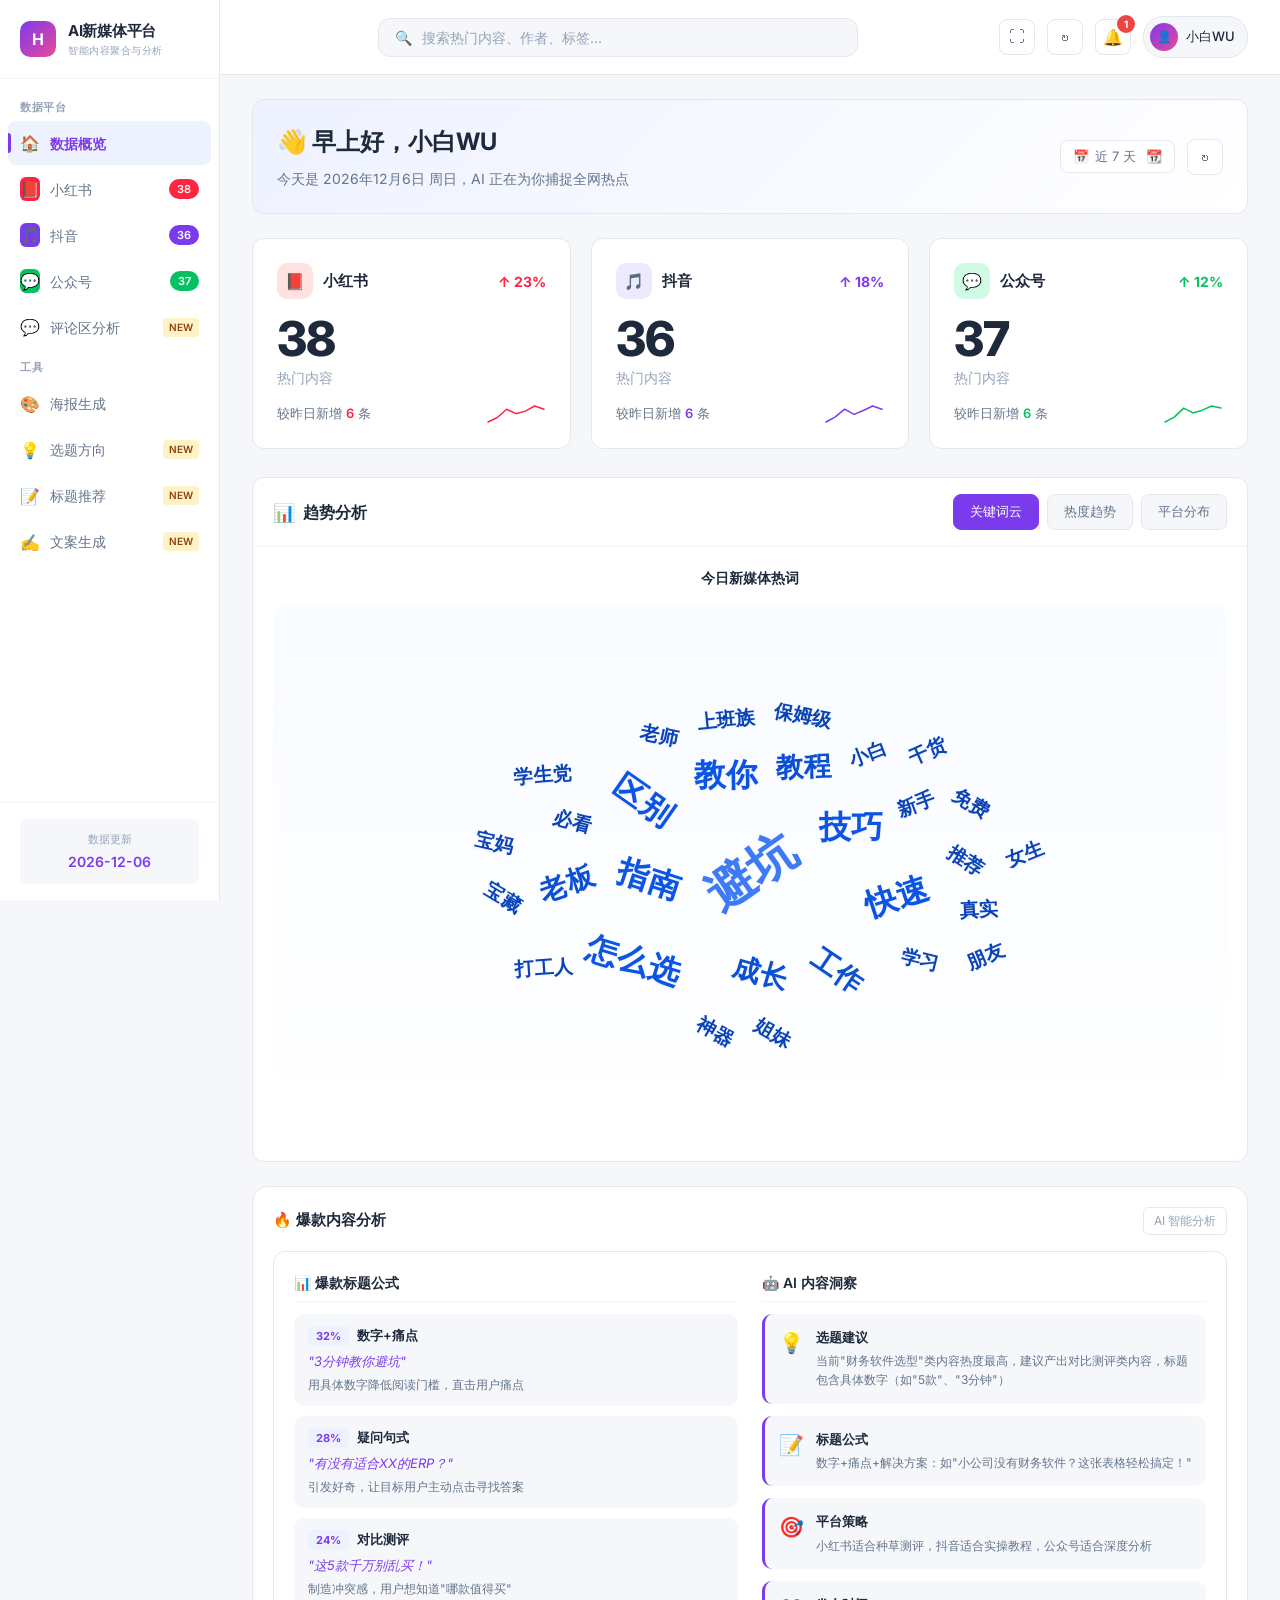
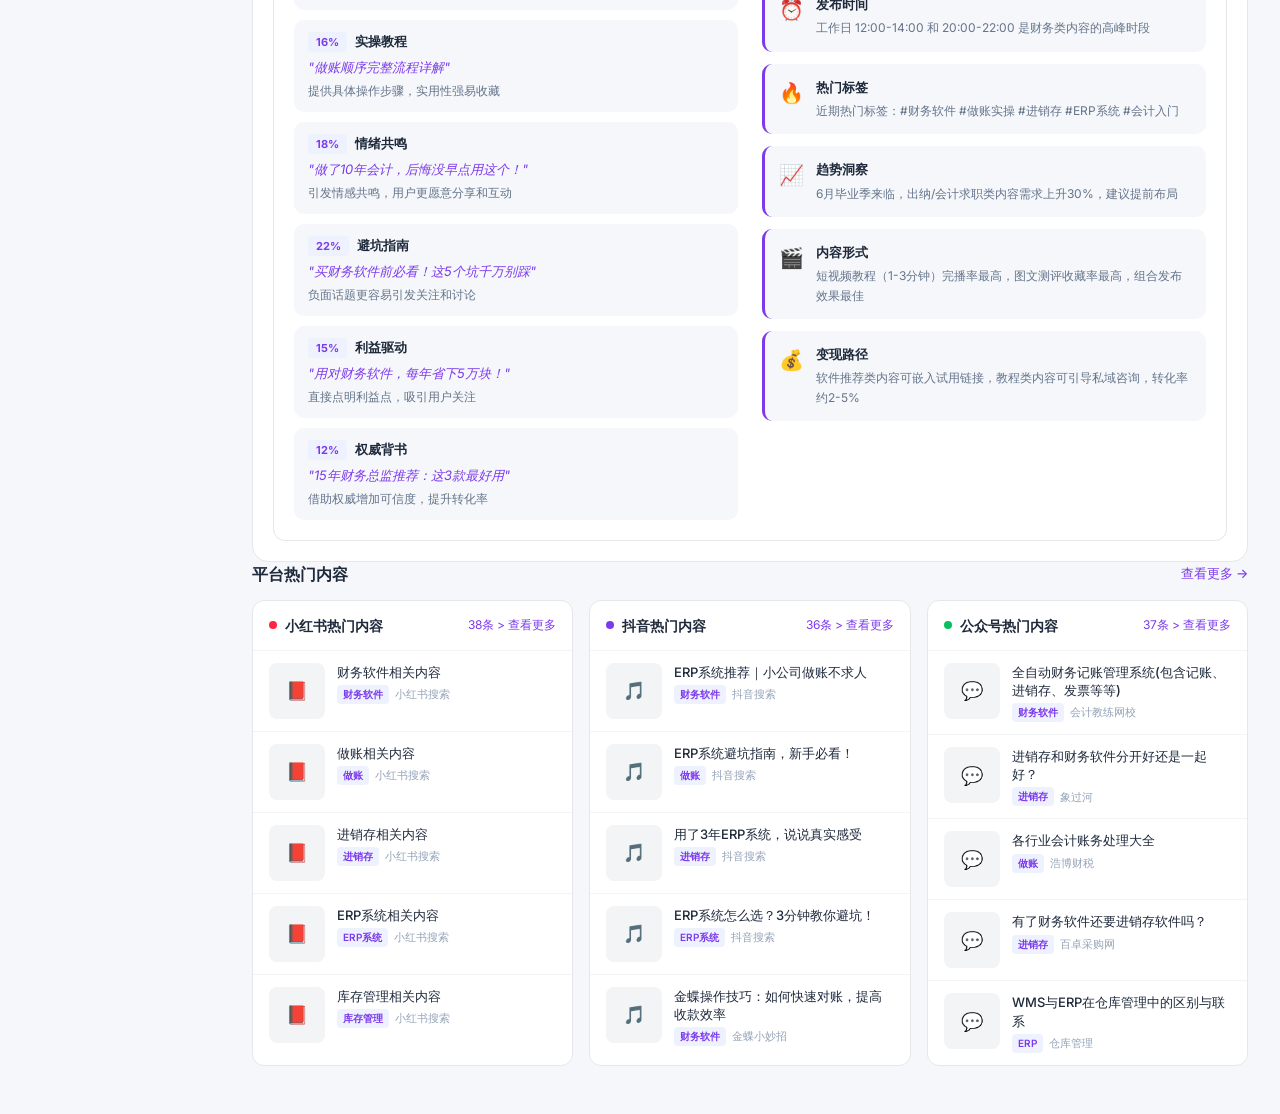
==== commit 1582d2c6: "auto: 每日更新 2026-06-30" ====
--- a/index.html
+++ b/index.html
@@ -40,6 +40,11 @@
         <span class="nav-icon wx-icon">💬</span>
         <span class="nav-label">公众号</span>
         <span class="nav-badge wx-badge" id="wxBadge">0</span>
+      </a>
+      <a class="nav-item" data-platform="comments">
+        <span class="nav-icon">💬</span>
+        <span class="nav-label">评论区分析</span>
+        <span class="nav-tag">NEW</span>
       </a>
 
       <div class="nav-section-title">工具</div>
@@ -429,6 +434,31 @@
       <div class="content-list" id="wxList"></div>
     </div>
 
+    <!-- Comment Analysis Page -->
+    <div class="page" id="page-comments">
+      <div class="page-header">
+        <div class="page-header-left">
+          <h1>💬 小红书评论区分析</h1>
+          <p>每日自动分析热门帖子评论区，洞察用户真实需求与行业趋势</p>
+        </div>
+        <div class="page-header-actions">
+          <div class="date-badge" id="commentDate">📅 今日分析</div>
+        </div>
+      </div>
+
+      <!-- 汇总面板 -->
+      <div class="comment-summary-panel" id="commentSummaryPanel"></div>
+
+      <!-- 关键词筛选 -->
+      <div class="comment-filter-bar" id="commentFilterBar"></div>
+
+      <!-- 帖子分析卡片列表（内含AI生成文案） -->
+      <div class="comment-posts-grid" id="commentPostsGrid"></div>
+
+      <!-- 历史趋势 -->
+      <div class="comment-history-section" id="commentHistorySection"></div>
+    </div>
+
     <!-- Topic Recommendations Page -->
     <div class="page" id="page-analytics">
       <div class="page-header">
--- a/css/style.css
+++ b/css/style.css
@@ -840,26 +840,34 @@
   text-align: center;
 }
 
-.cloud-container {
-  display: flex;
-  flex-wrap: wrap;
-  justify-content: center;
-  align-items: center;
-  gap: 12px 16px;
-  padding: 30px 20px;
-  min-height: 280px;
+.cloud-canvas {
+  position: relative;
+  width: 100%;
+  aspect-ratio: 16 / 9;
+  max-height: 560px;
+  margin: 0 auto;
+  padding: 12px;
+  min-height: 360px;
+  background: linear-gradient(180deg, #f8fbff 0%, #ffffff 100%);
+  border-radius: 16px;
+  overflow: hidden;
 }
 
 .cloud-word {
+  position: absolute;
   display: inline-block;
   transition: all 0.3s ease;
   cursor: pointer;
   white-space: nowrap;
+  line-height: 1.1;
+  letter-spacing: 0.5px;
+  text-shadow: 0 1px 2px rgba(30, 64, 175, 0.08);
 }
 
 .cloud-word:hover {
-  transform: scale(1.15);
-  filter: brightness(1.2);
+  transform: translate(-50%, -50%) rotate(var(--rot, 0deg)) scale(1.18) !important;
+  filter: brightness(1.15);
+  z-index: 10;
 }
 
 .btn-export {
@@ -3086,3 +3094,689 @@
   0%, 80%, 100% { transform: scale(0); }
   40% { transform: scale(1); }
 }
+
+/* ============================================================
+   评论区分析页面样式
+   ============================================================ */
+
+/* 汇总面板 */
+.comment-summary-panel {
+  display: grid;
+  grid-template-columns: repeat(4, 1fr);
+  gap: 16px;
+  margin-bottom: 24px;
+}
+
+.comment-summary-card {
+  background: var(--bg-card);
+  border: 1px solid var(--border);
+  border-radius: var(--radius);
+  padding: 20px;
+  transition: box-shadow 0.2s;
+}
+
+.comment-summary-card:hover {
+  box-shadow: var(--shadow-md);
+}
+
+.comment-summary-label {
+  font-size: 12px;
+  font-weight: 600;
+  color: var(--text-muted);
+  text-transform: uppercase;
+  letter-spacing: 0.5px;
+  margin-bottom: 8px;
+}
+
+.comment-summary-value {
+  font-size: 28px;
+  font-weight: 800;
+  color: var(--text);
+  margin-bottom: 4px;
+}
+
+.comment-summary-sub {
+  font-size: 12px;
+  color: var(--text-secondary);
+}
+
+.comment-summary-sub.up { color: #DC2626; }
+.comment-summary-sub.down { color: #16A34A; }
+
+/* 情绪条 */
+.comment-sentiment-bar {
+  display: flex;
+  gap: 4px;
+  height: 6px;
+  border-radius: 3px;
+  overflow: hidden;
+  margin-top: 8px;
+}
+
+.comment-sentiment-seg.positive { background: #10B981; }
+.comment-sentiment-seg.question { background: #3B82F6; }
+.comment-sentiment-seg.negative { background: #EF4444; }
+
+.comment-sentiment-legend {
+  display: flex;
+  gap: 12px;
+  margin-top: 6px;
+  font-size: 11px;
+  color: var(--text-muted);
+}
+
+.comment-sentiment-legend span::before {
+  content: '';
+  display: inline-block;
+  width: 8px;
+  height: 8px;
+  border-radius: 50%;
+  margin-right: 4px;
+  vertical-align: middle;
+}
+
+.comment-sentiment-legend .leg-positive::before { background: #10B981; }
+.comment-sentiment-legend .leg-question::before { background: #3B82F6; }
+.comment-sentiment-legend .leg-negative::before { background: #EF4444; }
+
+/* 筛选栏 */
+.comment-filter-bar {
+  display: flex;
+  align-items: center;
+  gap: 10px;
+  margin-bottom: 20px;
+  flex-wrap: wrap;
+}
+
+.comment-filter-label {
+  font-size: 13px;
+  font-weight: 500;
+  color: var(--text-secondary);
+}
+
+.comment-filter-btn {
+  padding: 6px 14px;
+  border: 1px solid var(--border);
+  border-radius: 20px;
+  background: var(--bg-card);
+  color: var(--text-secondary);
+  font-size: 13px;
+  font-weight: 500;
+  cursor: pointer;
+  transition: all 0.15s;
+  font-family: inherit;
+}
+
+.comment-filter-btn:hover {
+  border-color: var(--primary);
+  color: var(--primary);
+}
+
+.comment-filter-btn.active {
+  background: var(--primary);
+  color: #fff;
+  border-color: var(--primary);
+}
+
+/* 帖子卡片网格 */
+.comment-posts-grid {
+  display: grid;
+  grid-template-columns: 1fr;
+  gap: 20px;
+  margin-bottom: 28px;
+}
+
+/* 单张帖子分析卡片 */
+.comment-post-card {
+  background: var(--bg-card);
+  border: 1px solid var(--border);
+  border-radius: var(--radius-lg);
+  overflow: hidden;
+  transition: box-shadow 0.2s;
+}
+
+.comment-post-card:hover {
+  box-shadow: var(--shadow-md);
+}
+
+.comment-post-header {
+  padding: 20px 24px;
+  border-bottom: 1px solid var(--border-light);
+  display: flex;
+  align-items: flex-start;
+  justify-content: space-between;
+  gap: 16px;
+  flex-wrap: wrap;
+}
+
+.comment-post-title-area {
+  flex: 1;
+  min-width: 0;
+}
+
+.comment-post-title {
+  font-size: 16px;
+  font-weight: 700;
+  color: var(--text);
+  margin-bottom: 6px;
+  line-height: 1.4;
+  display: -webkit-box;
+  -webkit-line-clamp: 2;
+  -webkit-box-orient: vertical;
+  overflow: hidden;
+}
+
+.comment-post-meta {
+  display: flex;
+  align-items: center;
+  gap: 12px;
+  font-size: 12px;
+  color: var(--text-muted);
+  flex-wrap: wrap;
+}
+
+.comment-post-meta-item {
+  display: flex;
+  align-items: center;
+  gap: 4px;
+}
+
+.comment-post-keyword {
+  display: inline-block;
+  padding: 3px 10px;
+  background: var(--primary-bg);
+  color: var(--primary);
+  border-radius: 10px;
+  font-size: 11px;
+  font-weight: 600;
+}
+
+.comment-post-stats {
+  display: flex;
+  gap: 16px;
+  flex-shrink: 0;
+}
+
+.comment-post-stat {
+  text-align: center;
+}
+
+.comment-post-stat-val {
+  font-size: 20px;
+  font-weight: 700;
+  color: var(--text);
+  line-height: 1;
+}
+
+.comment-post-stat-lbl {
+  font-size: 11px;
+  color: var(--text-muted);
+  margin-top: 2px;
+}
+
+.comment-post-body {
+  padding: 20px 24px;
+  display: grid;
+  grid-template-columns: 1fr 1fr;
+  gap: 24px;
+  align-items: start;
+}
+
+/* 左侧分析区块容器 */
+.comment-post-analysis {
+  display: flex;
+  flex-direction: column;
+  gap: 16px;
+}
+
+/* 分析区块 */
+.comment-section {
+  background: var(--bg);
+  border-radius: var(--radius-sm);
+  padding: 16px;
+}
+
+.comment-section-title {
+  font-size: 13px;
+  font-weight: 600;
+  color: var(--text);
+  margin-bottom: 10px;
+  display: flex;
+  align-items: center;
+  gap: 6px;
+}
+
+/* 行业分布柱状图 */
+.comment-bar-list {
+  display: flex;
+  flex-direction: column;
+  gap: 6px;
+}
+
+.comment-bar-item {
+  display: flex;
+  align-items: center;
+  gap: 8px;
+}
+
+.comment-bar-label {
+  width: 80px;
+  font-size: 12px;
+  color: var(--text-secondary);
+  text-align: right;
+  flex-shrink: 0;
+}
+
+.comment-bar-track {
+  flex: 1;
+  height: 18px;
+  background: var(--border-light);
+  border-radius: 9px;
+  overflow: hidden;
+  position: relative;
+}
+
+.comment-bar-fill {
+  height: 100%;
+  border-radius: 9px;
+  background: linear-gradient(90deg, var(--primary), var(--primary-light));
+  transition: width 0.5s ease;
+}
+
+.comment-bar-fill.alt { background: linear-gradient(90deg, #EC4899, #F472B6); }
+
+.comment-bar-val {
+  width: 32px;
+  font-size: 11px;
+  font-weight: 600;
+  color: var(--text-secondary);
+}
+
+/* 标签云 */
+.comment-tags {
+  display: flex;
+  flex-wrap: wrap;
+  gap: 6px;
+}
+
+.comment-tag {
+  padding: 4px 10px;
+  background: var(--bg-card);
+  border: 1px solid var(--border);
+  border-radius: 12px;
+  font-size: 12px;
+  color: var(--text-secondary);
+}
+
+.comment-tag.highlight {
+  background: #FEF3C7;
+  border-color: #F59E0B;
+  color: #92400E;
+}
+
+.comment-tag.competitor {
+  background: #FEE2E2;
+  border-color: #EF4444;
+  color: #DC2626;
+}
+
+.comment-tag.pain {
+  background: #F3E8FF;
+  border-color: #A855F7;
+  color: #7E22CE;
+}
+
+/* 意图分类 */
+.comment-intent-list {
+  display: flex;
+  flex-direction: column;
+  gap: 6px;
+}
+
+.comment-intent-item {
+  display: flex;
+  align-items: center;
+  justify-content: space-between;
+  padding: 6px 0;
+  border-bottom: 1px solid var(--border-light);
+}
+
+.comment-intent-item:last-child {
+  border-bottom: none;
+}
+
+.comment-intent-name {
+  font-size: 12px;
+  color: var(--text);
+}
+
+.comment-intent-count {
+  font-size: 12px;
+  font-weight: 600;
+  color: var(--primary);
+}
+
+/* 代表评论 */
+.comment-quote-list {
+  display: flex;
+  flex-direction: column;
+  gap: 8px;
+}
+
+.comment-quote-item {
+  background: var(--bg-card);
+  border-left: 3px solid var(--primary);
+  padding: 10px 12px;
+  border-radius: 0 var(--radius-sm) var(--radius-sm) 0;
+  font-size: 12px;
+  color: var(--text-secondary);
+  line-height: 1.6;
+  font-style: italic;
+}
+
+/* 选题建议 */
+.comment-suggestions {
+  display: flex;
+  flex-direction: column;
+  gap: 8px;
+}
+
+.comment-suggestion-item {
+  padding: 10px 12px;
+  background: var(--bg-card);
+  border-radius: var(--radius-sm);
+  border: 1px solid var(--border-light);
+}
+
+.comment-suggestion-type {
+  display: inline-block;
+  padding: 2px 8px;
+  border-radius: 6px;
+  font-size: 10px;
+  font-weight: 600;
+  margin-bottom: 4px;
+}
+
+.comment-suggestion-type.行业针对性 { background: #DBEAFE; color: #1D4ED8; }
+.comment-suggestion-type.竞品对比 { background: #FEE2E2; color: #DC2626; }
+.comment-suggestion-type.痛点解答 { background: #FEF3C7; color: #D97706; }
+.comment-suggestion-type.选型指南 { background: #D1FAE5; color: #059669; }
+.comment-suggestion-type.实操教程 { background: #F3E8FF; color: #7E22CE; }
+
+.comment-suggestion-title {
+  font-size: 13px;
+  font-weight: 600;
+  color: var(--text);
+  margin-bottom: 2px;
+}
+
+.comment-suggestion-reason {
+  font-size: 11px;
+  color: var(--text-muted);
+}
+
+/* 帖子链接按钮 */
+.comment-post-link {
+  display: inline-flex;
+  align-items: center;
+  gap: 6px;
+  padding: 6px 14px;
+  background: var(--primary-bg);
+  color: var(--primary);
+  border: none;
+  border-radius: var(--radius-sm);
+  font-size: 12px;
+  font-weight: 500;
+  cursor: pointer;
+  transition: all 0.15s;
+  font-family: inherit;
+  margin-top: 8px;
+}
+
+.comment-post-link:hover {
+  background: var(--primary);
+  color: #fff;
+}
+
+/* 历史趋势 */
+.comment-history-section {
+  background: var(--bg-card);
+  border: 1px solid var(--border);
+  border-radius: var(--radius-lg);
+  padding: 24px;
+}
+
+.comment-history-title {
+  font-size: 16px;
+  font-weight: 600;
+  color: var(--text);
+  margin-bottom: 16px;
+  display: flex;
+  align-items: center;
+  gap: 8px;
+}
+
+.comment-history-grid {
+  display: grid;
+  grid-template-columns: repeat(auto-fit, minmax(200px, 1fr));
+  gap: 12px;
+}
+
+.comment-history-card {
+  padding: 14px 16px;
+  background: var(--bg);
+  border-radius: var(--radius-sm);
+  border: 1px solid var(--border-light);
+  text-align: center;
+}
+
+.comment-history-date {
+  font-size: 12px;
+  color: var(--text-muted);
+  margin-bottom: 4px;
+}
+
+.comment-history-posts {
+  font-size: 22px;
+  font-weight: 700;
+  color: var(--primary);
+}
+
+.comment-history-comments {
+  font-size: 12px;
+  color: var(--text-secondary);
+  margin-top: 2px;
+}
+
+/* 空状态 */
+.comment-empty {
+  text-align: center;
+  padding: 60px 20px;
+}
+
+.comment-empty-icon {
+  font-size: 48px;
+  margin-bottom: 16px;
+}
+
+.comment-empty-title {
+  font-size: 18px;
+  font-weight: 600;
+  color: var(--text);
+  margin-bottom: 8px;
+}
+
+.comment-empty-desc {
+  font-size: 14px;
+  color: var(--text-muted);
+  max-width: 400px;
+  margin: 0 auto 20px;
+  line-height: 1.6;
+}
+
+/* 响应式 */
+@media (max-width: 1024px) {
+  .comment-summary-panel { grid-template-columns: repeat(2, 1fr); }
+  .comment-post-body { grid-template-columns: 1fr; }
+}
+
+@media (max-width: 768px) {
+  .comment-summary-panel { grid-template-columns: 1fr; }
+  .comment-post-header { flex-direction: column; }
+  .comment-post-stats { justify-content: flex-start; }
+}
+
+/* =============================================
+   AI生成小红书文案卡片（嵌入在帖子卡片内）
+   ============================================= */
+
+.gen-inline-section {
+  padding-left: 20px;
+  border-left: 1px solid #e9d5ff;
+}
+
+.gen-inline-title {
+  display: flex;
+  align-items: center;
+  gap: 8px;
+}
+
+.gen-inline-scene {
+  background: linear-gradient(135deg, #ede9fe, #ddd6fe);
+  color: #6d28d9;
+  font-size: 10px;
+  padding: 2px 8px;
+  border-radius: 10px;
+  font-weight: 600;
+}
+
+.gen-inline-pain-badge {
+  background: #fef3c7;
+  color: #92400e;
+  font-size: 10px;
+  padding: 2px 8px;
+  border-radius: 10px;
+  font-weight: 600;
+}
+
+/* 两篇文案左右并排容器 */
+.gen-inline-grid {
+  display: flex;
+  flex-direction: column;
+  gap: 12px;
+  margin-top: 10px;
+}
+
+.gen-inline-card {
+  background: linear-gradient(135deg, #faf5ff 0%, #f5f3ff 50%, #fafafe 100%);
+  border: 1px solid #e9d5ff;
+  border-left: 3px solid #8b5cf6;
+  border-radius: 10px;
+  padding: 16px 18px;
+  position: relative;
+}
+
+.gen-inline-header {
+  display: flex;
+  align-items: center;
+  gap: 8px;
+  margin-bottom: 8px;
+}
+
+.gen-inline-product {
+  color: #7c3aed;
+  font-size: 11px;
+  font-weight: 600;
+  background: #f3e8ff;
+  padding: 2px 8px;
+  border-radius: 4px;
+}
+
+.gen-inline-post-title {
+  font-size: 14px;
+  font-weight: 700;
+  color: #1e1b4b;
+  margin-bottom: 10px;
+  line-height: 1.5;
+  padding-left: 12px;
+  border-left: 2px solid #8b5cf6;
+}
+
+.gen-inline-body {
+  font-size: 13px;
+  line-height: 1.8;
+  color: #4b5563;
+  margin-bottom: 12px;
+}
+
+.gen-inline-text {
+  margin-bottom: 2px;
+}
+
+.gen-inline-feature {
+  color: #059669;
+  font-weight: 600;
+  background: #ecfdf5;
+  padding: 4px 10px;
+  border-radius: 6px;
+  margin: 4px 0;
+  font-size: 12.5px;
+}
+
+.gen-inline-tip {
+  color: #6d28d9;
+  background: #faf5ff;
+  padding: 4px 10px;
+  border-radius: 6px;
+  margin: 4px 0;
+  font-size: 12.5px;
+  font-weight: 500;
+}
+
+.gen-inline-footer {
+  display: flex;
+  align-items: center;
+  justify-content: space-between;
+  gap: 8px;
+  flex-wrap: wrap;
+  padding-top: 10px;
+  border-top: 1px dashed #e9d5ff;
+}
+
+.gen-inline-tags {
+  display: flex;
+  gap: 5px;
+  flex-wrap: wrap;
+}
+
+.gen-inline-tag {
+  background: #f3e8ff;
+  color: #7c3aed;
+  font-size: 10.5px;
+  padding: 2px 7px;
+  border-radius: 4px;
+  font-weight: 500;
+}
+
+.gen-inline-copy {
+  font-size: 11px;
+  padding: 5px 14px;
+  background: linear-gradient(135deg, #8b5cf6, #7c3aed);
+  color: #fff;
+  border: none;
+  border-radius: 8px;
+  cursor: pointer;
+  font-weight: 500;
+  transition: all 0.2s;
+  white-space: nowrap;
+}
+
+.gen-inline-copy:hover {
+  background: linear-gradient(135deg, #7c3aed, #6d28d9);
+  transform: translateY(-1px);
+  box-shadow: 0 2px 8px rgba(124,58,237,0.3);
+}
+
+@media (max-width: 768px) {
+  .gen-inline-footer { flex-direction: column; align-items: flex-start; }
+}
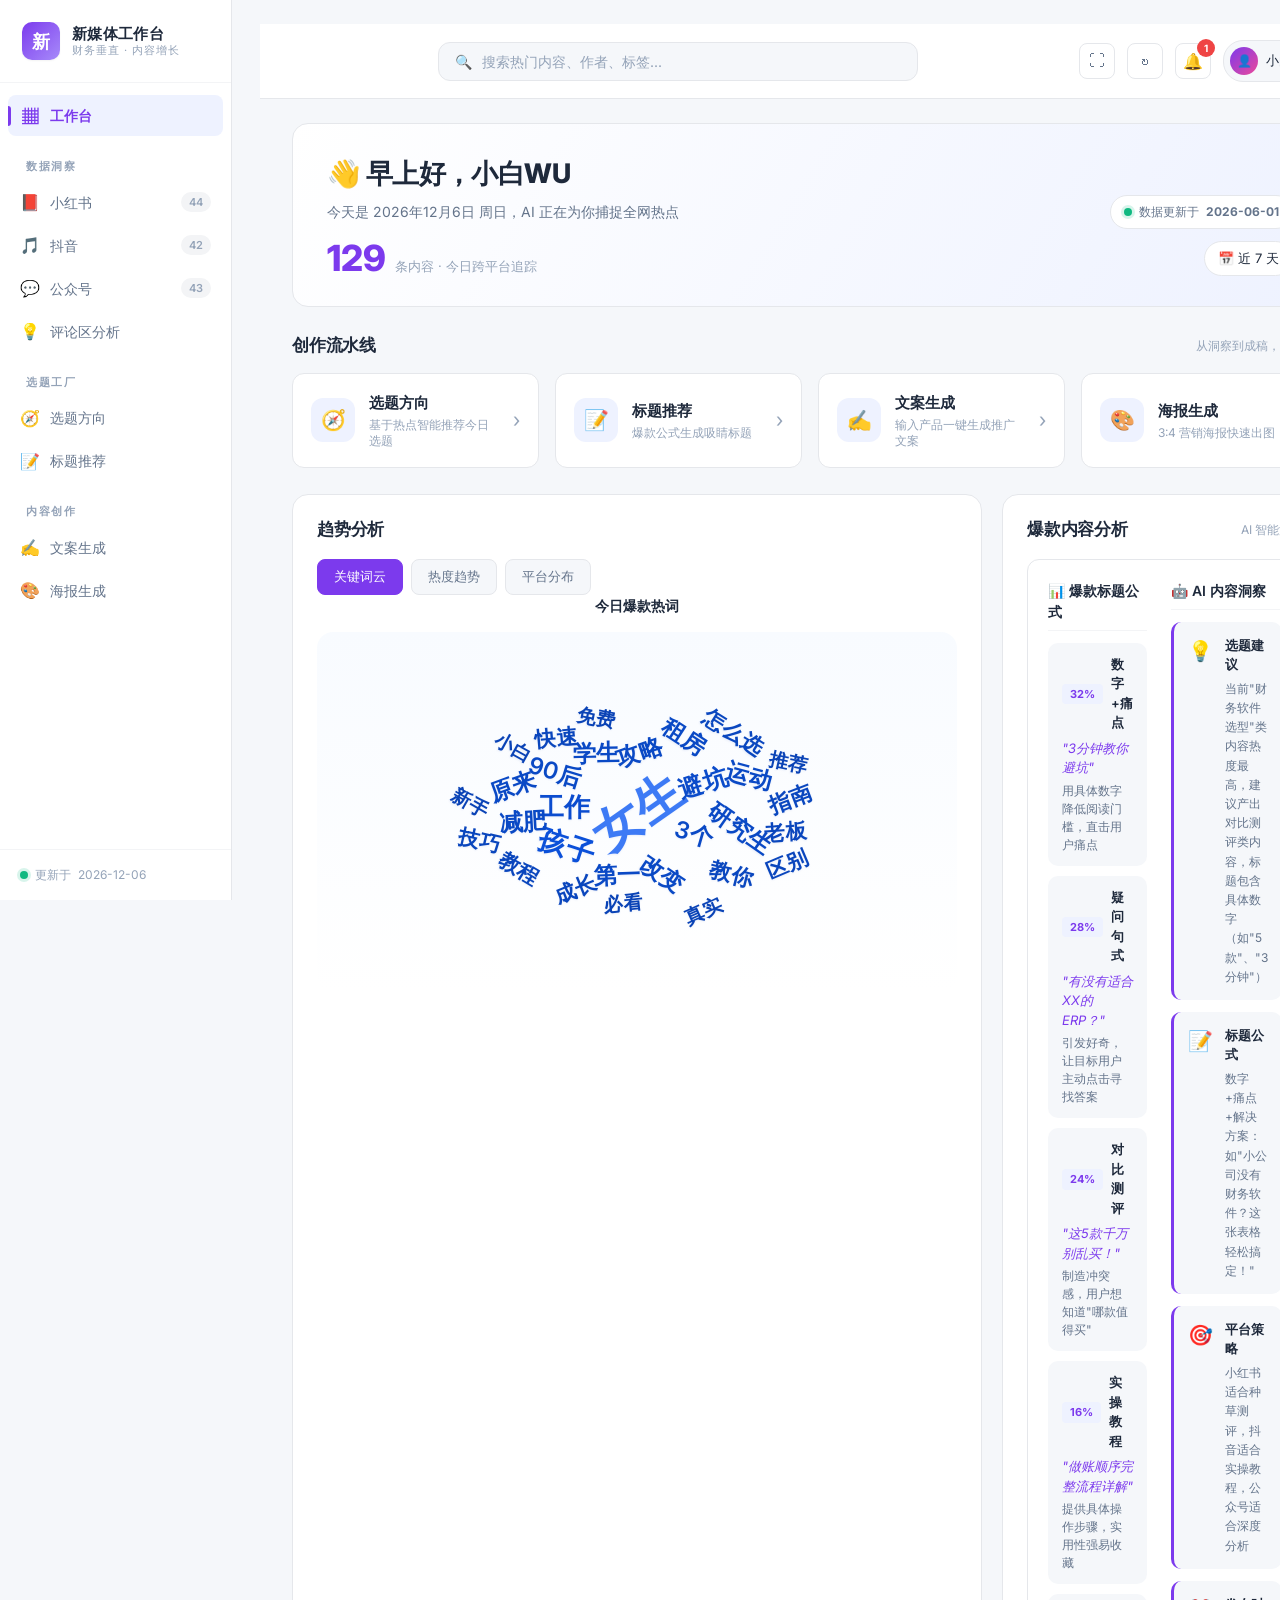
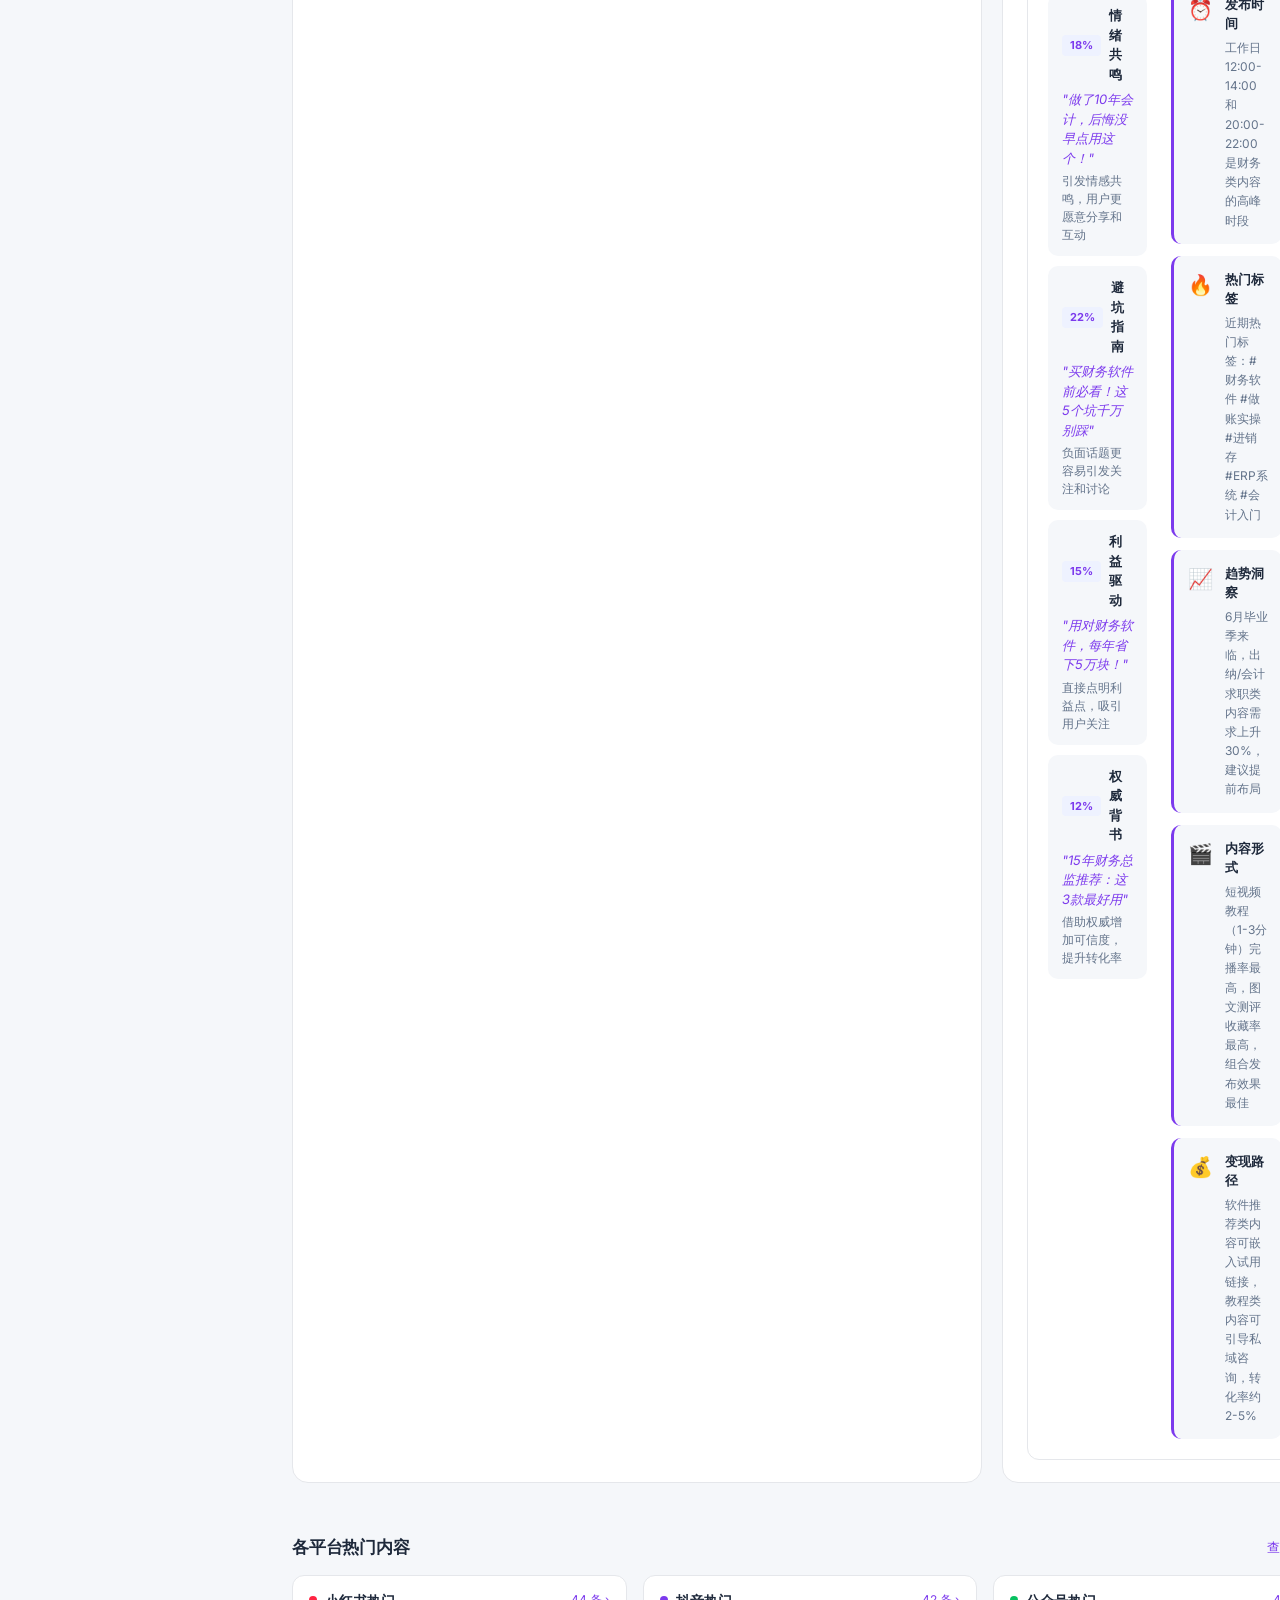
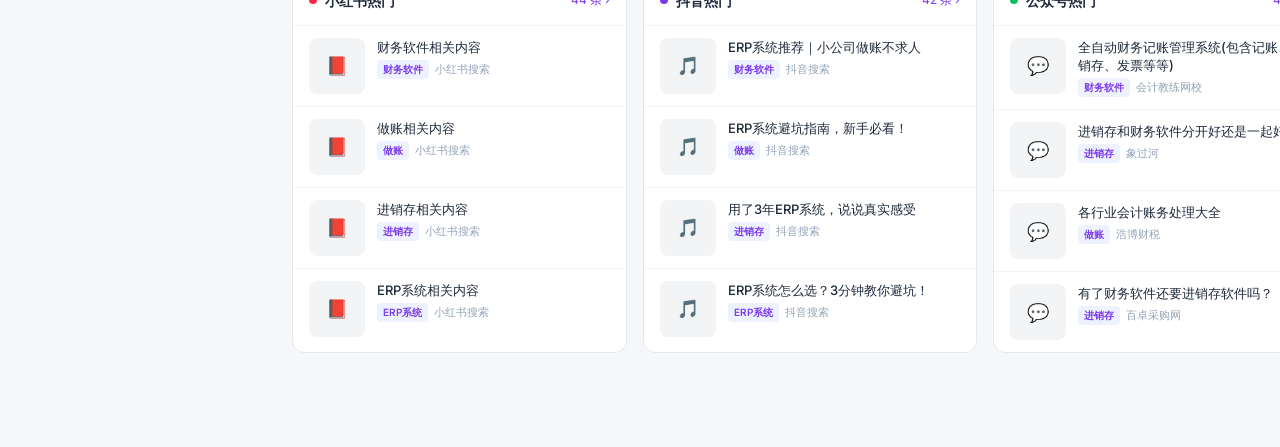
==== commit d36ca043: "redesign: 重构工作台导航、仪表盘与视觉系统" ====
--- a/index.html
+++ b/index.html
@@ -5,74 +5,74 @@
   <meta name="viewport" content="width=device-width, initial-scale=1.0">
   <title>新媒体数据平台</title>
   <link rel="stylesheet" href="css/style.css">
+  <link rel="stylesheet" href="css/redesign.css">
 </head>
 <body>
 
   <!-- Sidebar -->
   <aside class="sidebar" id="sidebar">
     <div class="sidebar-header">
-      <div class="logo">
-        <div class="logo-icon">H</div>
-        <div>
-          <div class="logo-text">AI新媒体平台</div>
-          <div class="logo-sub">智能内容聚合与分析</div>
+      <div class="brand">
+        <div class="brand-mark">新</div>
+        <div class="brand-text">
+          <div class="brand-name">新媒体工作台</div>
+          <div class="brand-sub">财务垂直 · 内容增长</div>
         </div>
       </div>
     </div>
 
     <nav class="sidebar-nav">
-      <div class="nav-section-title">数据平台</div>
       <a class="nav-item active" data-platform="all">
-        <span class="nav-icon">🏠</span>
-        <span class="nav-label">数据概览</span>
-      </a>
+        <span class="nav-ico">▦</span>
+        <span class="nav-label">工作台</span>
+      </a>
+
+      <div class="nav-group">数据洞察</div>
       <a class="nav-item" data-platform="xiaohongshu">
-        <span class="nav-icon xhs-icon">📕</span>
+        <span class="nav-ico">📕</span>
         <span class="nav-label">小红书</span>
-        <span class="nav-badge xhs-badge" id="xhsBadge">0</span>
+        <span class="nav-badge" id="xhsBadge">0</span>
       </a>
       <a class="nav-item" data-platform="douyin">
-        <span class="nav-icon dy-icon">🎵</span>
+        <span class="nav-ico">🎵</span>
         <span class="nav-label">抖音</span>
-        <span class="nav-badge dy-badge" id="dyBadge">0</span>
+        <span class="nav-badge" id="dyBadge">0</span>
       </a>
       <a class="nav-item" data-platform="wechat">
-        <span class="nav-icon wx-icon">💬</span>
+        <span class="nav-ico">💬</span>
         <span class="nav-label">公众号</span>
-        <span class="nav-badge wx-badge" id="wxBadge">0</span>
+        <span class="nav-badge" id="wxBadge">0</span>
       </a>
       <a class="nav-item" data-platform="comments">
-        <span class="nav-icon">💬</span>
+        <span class="nav-ico">💡</span>
         <span class="nav-label">评论区分析</span>
-        <span class="nav-tag">NEW</span>
-      </a>
-
-      <div class="nav-section-title">工具</div>
-      <a class="nav-item" data-platform="poster" onclick="window.open('/poster.html', '_blank')">
-        <span class="nav-icon">🎨</span>
+      </a>
+
+      <div class="nav-group">选题工厂</div>
+      <a class="nav-item" data-platform="analytics" onclick="switchPage('analytics')">
+        <span class="nav-ico">🧭</span>
+        <span class="nav-label">选题方向</span>
+      </a>
+      <a class="nav-item" data-platform="titles" onclick="switchPage('titles')">
+        <span class="nav-ico">📝</span>
+        <span class="nav-label">标题推荐</span>
+      </a>
+
+      <div class="nav-group">内容创作</div>
+      <a class="nav-item" data-platform="copywriter" onclick="switchPage('copywriter')">
+        <span class="nav-ico">✍️</span>
+        <span class="nav-label">文案生成</span>
+      </a>
+      <a class="nav-item" data-platform="poster" onclick="window.open('poster.html','_blank')">
+        <span class="nav-ico">🎨</span>
         <span class="nav-label">海报生成</span>
       </a>
-      <a class="nav-item" data-platform="analytics" onclick="switchPage('analytics')">
-        <span class="nav-icon">💡</span>
-        <span class="nav-label">选题方向</span>
-        <span class="nav-tag">NEW</span>
-      </a>
-      <a class="nav-item" data-platform="titles" onclick="switchPage('titles')">
-        <span class="nav-icon">📝</span>
-        <span class="nav-label">标题推荐</span>
-        <span class="nav-tag">NEW</span>
-      </a>
-      <a class="nav-item" data-platform="copywriter" onclick="switchPage('copywriter')">
-        <span class="nav-icon">✍️</span>
-        <span class="nav-label">文案生成</span>
-        <span class="nav-tag">NEW</span>
-      </a>
     </nav>
 
     <div class="sidebar-footer">
-      <div class="membership-info">
-        <div class="membership-label">数据更新</div>
-        <div class="membership-date" id="dataUpdateDate">2026-06-01</div>
+      <div class="freshness-pill">
+        <span class="freshness-dot"></span>
+        更新于 <span id="dataUpdateDate">2026-06-01</span>
       </div>
     </div>
   </aside>
@@ -309,19 +309,28 @@
     </div>
 
     <!-- Overview Page -->
+    <!-- 工作台主页 -->
     <div class="page active" id="page-all">
-
-      <!-- Greeting Section -->
-      <div class="greeting-section" id="greetingSection">
-        <div class="greeting-content">
-          <h2 class="greeting-title" id="greetingTitle">👋 你好，小白WU</h2>
-          <p class="greeting-subtitle" id="greetingSubtitle">今天是 2026年6月5日，AI 正在为你捕捉全网热点</p>
-        </div>
-        <div class="greeting-actions">
+      <div id="statsGrid" style="display:none;"></div>
+
+      <!-- Hero -->
+      <section class="wb-hero">
+        <div class="wb-hero-left">
+          <h1 class="wb-hero-title" id="greetingTitle">你好，小白WU</h1>
+          <p class="wb-hero-sub" id="greetingSubtitle"></p>
+          <div class="wb-hero-metric">
+            <span class="wb-hero-num" id="wbTotalCount">0</span>
+            <span class="wb-hero-unit">条内容 · 今日跨平台追踪</span>
+          </div>
+        </div>
+        <div class="wb-hero-right">
+          <div class="wb-freshness">
+            <span class="freshness-dot"></span>
+            数据更新于 <strong id="dataFreshness">—</strong>
+          </div>
           <div class="date-picker-wrap">
-            <div class="date-badge" id="dateBadge" onclick="toggleDatePicker()">
+            <div class="wb-date" id="dateBadge" onclick="toggleDatePicker()">
               📅 <span id="dateRangeText">近 7 天</span>
-              <span style="margin-left:4px;">📆</span>
             </div>
             <div class="date-picker-dropdown" id="datePickerDropdown">
               <div class="date-picker-header">
@@ -349,50 +358,50 @@
               </div>
             </div>
           </div>
-          <button class="btn-icon" onclick="location.reload()">↻</button>
-        </div>
-      </div>
-
-      <!-- Stats Cards -->
-      <div class="stats-grid" id="statsGrid"></div>
-
-      <!-- Trending Analysis -->
-      <div class="trending-section">
-        <div class="trending-header">
-          <div class="trending-title">
-            <span class="trending-icon">📊</span>
-            <span>趋势分析</span>
+        </div>
+      </section>
+
+      <!-- 创作流水线 -->
+      <section class="wb-section">
+        <div class="wb-section-head">
+          <h2 class="wb-section-title">创作流水线</h2>
+          <span class="wb-section-hint">从洞察到成稿，一步到位</span>
+        </div>
+        <div class="wb-tools" id="wbTools"></div>
+      </section>
+
+      <!-- 趋势 + 爆款 -->
+      <div class="wb-grid">
+        <section class="wb-section wb-card">
+          <div class="wb-section-head">
+            <h2 class="wb-section-title">趋势分析</h2>
           </div>
           <div class="trending-tabs">
             <button class="trending-tab active" data-tab="keyword">关键词云</button>
             <button class="trending-tab" data-tab="hot">热度趋势</button>
             <button class="trending-tab" data-tab="platform">平台分布</button>
           </div>
-        </div>
-        <div class="trending-content" id="trendingContent"></div>
-      </div>
-
-      <!-- Content Analysis Section -->
-      <div class="charts-section">
-        <div class="chart-card" style="grid-column: 1 / -1;">
-          <div class="chart-card-header">
-            <div class="chart-card-title">🔥 爆款内容分析</div>
-            <div class="chart-card-filter">AI 智能分析</div>
+          <div id="trendingContent"></div>
+        </section>
+
+        <section class="wb-section wb-card">
+          <div class="wb-section-head">
+            <h2 class="wb-section-title">爆款内容分析</h2>
+            <span class="wb-section-hint">AI 智能洞察</span>
           </div>
           <div id="contentAnalysis"></div>
-        </div>
-      </div>
-
-      <!-- Content Preview -->
-      <div class="content-section">
-        <div class="content-section-header">
-          <div class="content-section-title">平台热门内容</div>
-          <a class="content-section-link" onclick="switchPage('all')">查看更多 →</a>
+        </section>
+      </div>
+
+      <!-- 平台热门 -->
+      <section class="wb-section">
+        <div class="wb-section-head">
+          <h2 class="wb-section-title">各平台热门内容</h2>
+          <a class="wb-section-link" onclick="switchPage('xiaohongshu')">查看全部 ›</a>
         </div>
         <div class="content-columns" id="platformPreviews"></div>
-      </div>
-    </div>
-
+      </section>
+    </div>
     <!-- Xiaohongshu Page -->
     <div class="page" id="page-xiaohongshu">
       <div class="platform-banner xhs-bg">
@@ -574,6 +583,6 @@
     </div>
   </main>
 
-  <script src="js/app.js"></script>
+  <script src="js/app.js?v=20260630"></script>
 </body>
 </html>
--- a/css/redesign.css
+++ b/css/redesign.css
@@ -0,0 +1,115 @@
+/* ============================================================
+   新媒体工作台 · 视觉升级（克制 / 留白 / 层级）
+   仅定义 wb-* 新组件 + 少量外壳打磨，复用原主题变量，暗色自动适配
+   ============================================================ */
+
+/* ---------- 外壳留白 ---------- */
+.main-content { padding: 24px 28px 44px; }
+
+/* ---------- 品牌区 ---------- */
+.brand { display: flex; align-items: center; gap: 12px; padding: 2px 2px; }
+.brand-mark {
+  width: 38px; height: 38px; border-radius: 10px;
+  background: linear-gradient(135deg, var(--primary), #A78BFA);
+  color: #fff; display: flex; align-items: center; justify-content: center;
+  font-weight: 800; font-size: 18px; box-shadow: var(--shadow-sm);
+}
+.brand-text { display: flex; flex-direction: column; line-height: 1.25; }
+.brand-name { font-size: 15px; font-weight: 700; color: var(--text); letter-spacing: .3px; }
+.brand-sub { font-size: 11px; color: var(--text-muted); letter-spacing: 1px; }
+
+/* ---------- 导航分组标签 ---------- */
+.nav-group {
+  font-size: 11px; font-weight: 700; color: var(--text-muted);
+  letter-spacing: 1.5px; padding: 20px 18px 7px;
+}
+
+/* 收窄侧栏，更精致 */
+:root { --sidebar-w: 232px; }
+
+/* ---------- Hero 工作台头图 ---------- */
+.wb-hero {
+  display: flex; justify-content: space-between; align-items: flex-end;
+  gap: 24px; flex-wrap: wrap;
+  padding: 30px 34px;
+  background: linear-gradient(122deg, var(--bg-card) 0%, var(--primary-bg) 100%);
+  border: 1px solid var(--border);
+  border-radius: var(--radius-lg);
+  margin-bottom: 26px;
+}
+.wb-hero-title { font-size: 27px; font-weight: 800; letter-spacing: -.6px; color: var(--text); margin-bottom: 6px; }
+.wb-hero-sub { color: var(--text-secondary); font-size: 14px; }
+.wb-hero-metric { margin-top: 18px; display: flex; align-items: baseline; gap: 9px; }
+.wb-hero-num { font-size: 36px; font-weight: 800; color: var(--primary); line-height: 1; }
+.wb-hero-unit { font-size: 13px; color: var(--text-muted); }
+.wb-hero-right { display: flex; flex-direction: column; align-items: flex-end; gap: 12px; }
+
+.wb-freshness {
+  display: flex; align-items: center; gap: 7px;
+  font-size: 12px; color: var(--text-secondary);
+  background: var(--bg-card); border: 1px solid var(--border);
+  padding: 7px 13px; border-radius: 999px;
+}
+.freshness-dot {
+  width: 8px; height: 8px; border-radius: 50%; background: #10B981;
+  box-shadow: 0 0 0 3px rgba(16,185,129,.16);
+}
+.wb-date {
+  font-size: 13px; color: var(--text); background: var(--bg-card);
+  border: 1px solid var(--border); padding: 7px 13px; border-radius: 999px; cursor: pointer;
+}
+.wb-date:hover { border-color: var(--primary-light); }
+
+/* ---------- 区块通用 ---------- */
+.wb-section { margin-bottom: 26px; }
+.wb-section-head { display: flex; align-items: center; justify-content: space-between; margin-bottom: 14px; }
+.wb-section-title { font-size: 17px; font-weight: 700; color: var(--text); letter-spacing: -.2px; }
+.wb-section-hint { font-size: 12px; color: var(--text-muted); }
+.wb-section-link { font-size: 13px; color: var(--primary); cursor: pointer; }
+.wb-section-link:hover { text-decoration: underline; }
+
+/* ---------- 创作流水线（快捷工具） ---------- */
+.wb-tools { display: grid; grid-template-columns: repeat(4, 1fr); gap: 16px; }
+.wb-tool {
+  display: flex; align-items: center; gap: 14px;
+  padding: 18px; background: var(--bg-card);
+  border: 1px solid var(--border); border-radius: var(--radius);
+  cursor: pointer; transition: transform .18s ease, box-shadow .18s ease, border-color .18s ease;
+}
+.wb-tool:hover { transform: translateY(-3px); box-shadow: var(--shadow-md); border-color: var(--primary-light); }
+.wb-tool-icon {
+  width: 44px; height: 44px; border-radius: 12px; flex-shrink: 0;
+  background: var(--primary-bg); display: flex; align-items: center; justify-content: center; font-size: 20px;
+}
+.wb-tool-body { flex: 1; min-width: 0; }
+.wb-tool-name { font-weight: 700; color: var(--text); font-size: 15px; }
+.wb-tool-desc { font-size: 12px; color: var(--text-muted); margin-top: 3px; line-height: 1.35; }
+.wb-tool-arrow { color: var(--text-muted); font-size: 20px; }
+
+/* ---------- 双栏：趋势 + 爆款 ---------- */
+.wb-grid { display: grid; grid-template-columns: 1fr 1fr; gap: 20px; margin-bottom: 26px; }
+.wb-card {
+  background: var(--bg-card); border: 1px solid var(--border);
+  border-radius: var(--radius-lg); padding: 22px 24px;
+}
+.wb-card .wb-section-head { margin-bottom: 16px; }
+
+/* 搜索结果网格复用卡片样式 */
+#statsGrid { background: var(--bg-card); border: 1px solid var(--border); border-radius: var(--radius-lg); padding: 22px 24px; margin-bottom: 22px; }
+
+/* ---------- 响应式 ---------- */
+@media (max-width: 1180px) {
+  .wb-tools { grid-template-columns: repeat(2, 1fr); }
+  .wb-grid { grid-template-columns: 1fr; }
+}
+@media (max-width: 640px) {
+  .main-content { padding: 18px 16px 36px; }
+  .wb-tools { grid-template-columns: 1fr; }
+  .wb-hero { flex-direction: column; align-items: flex-start; padding: 24px; }
+  .wb-hero-right { align-items: flex-start; }
+  .wb-hero-title { font-size: 23px; }
+}
+
+/* 侧栏页脚新鲜度 + 导航图标对齐（兜底） */
+.freshness-pill { display: flex; align-items: center; gap: 7px; font-size: 12px; color: var(--text-muted); }
+.nav-ico { width: 20px; text-align: center; font-size: 16px; flex-shrink: 0; line-height: 1; }
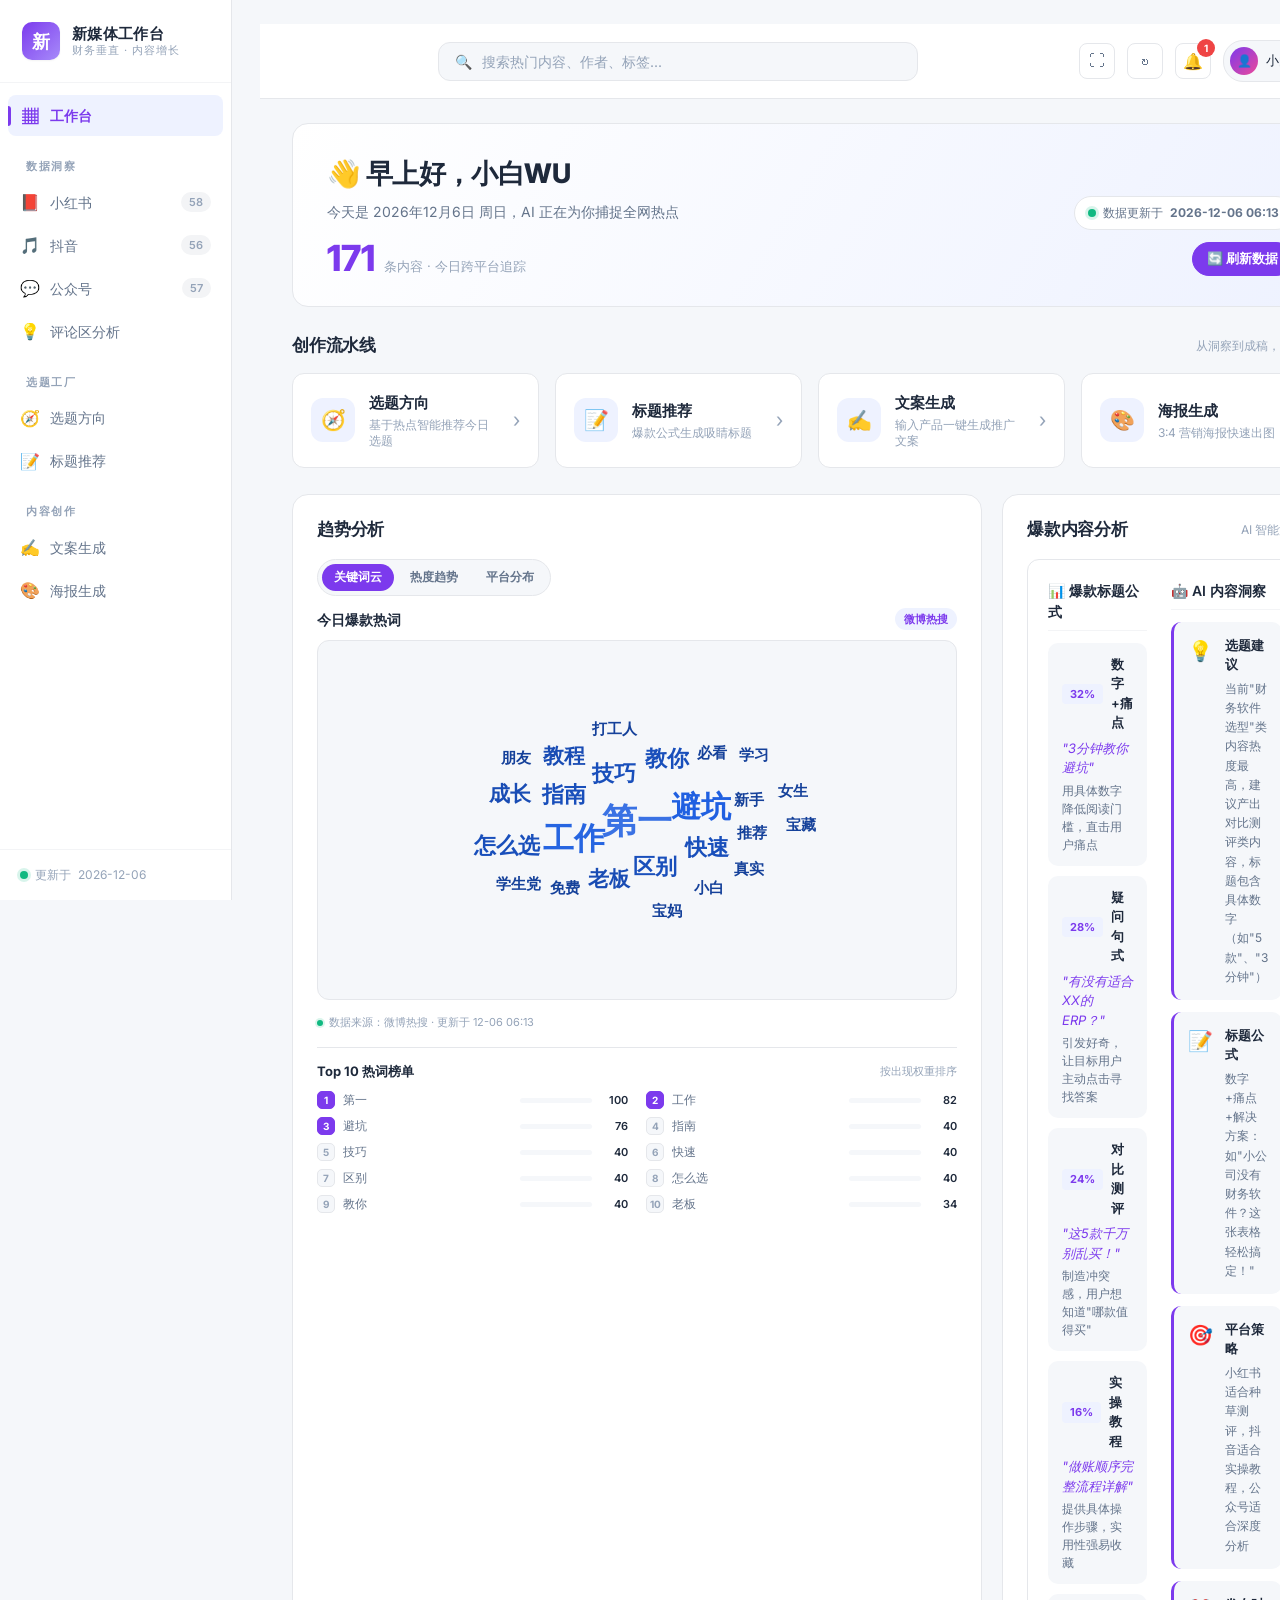
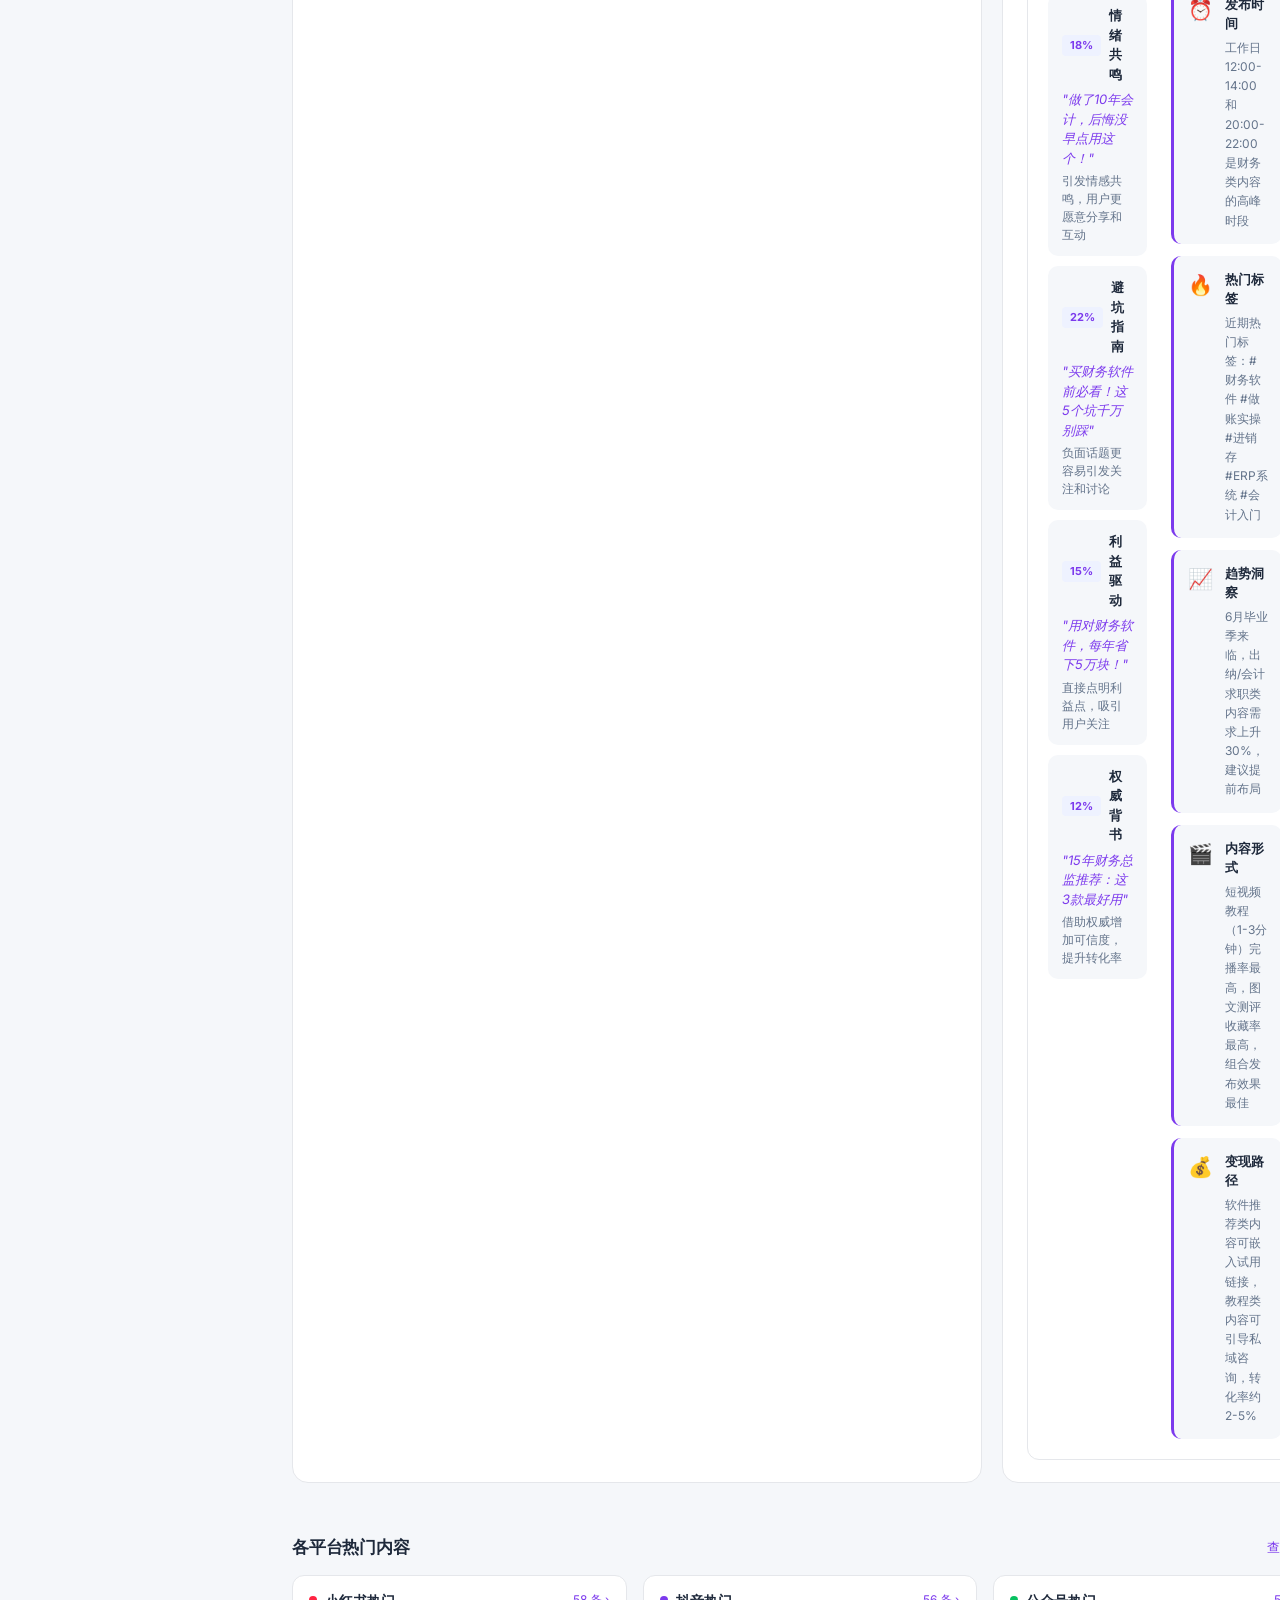
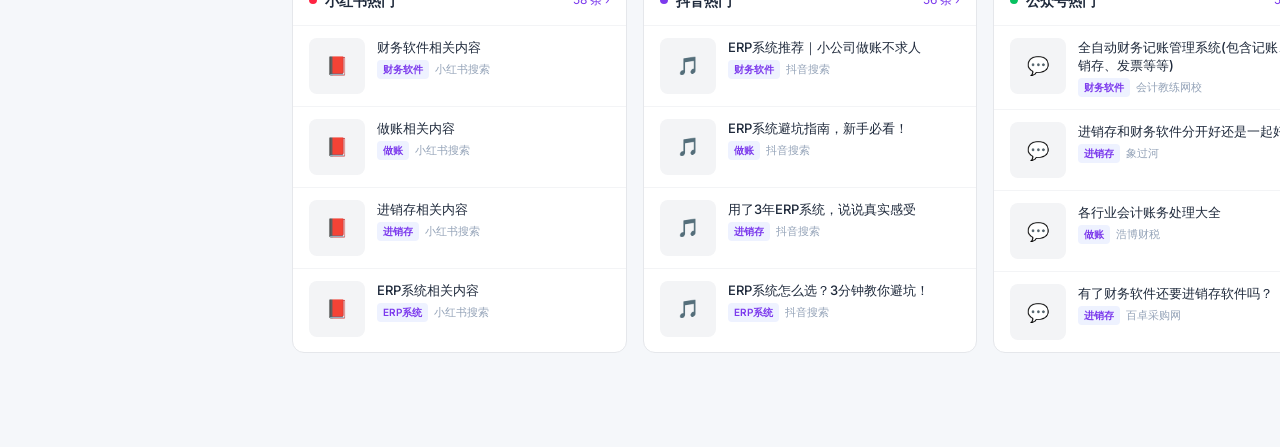
==== commit 6e31699c: "fix: 修复顶部数据新鲜度和日期选择器按钮" ====
--- a/index.html
+++ b/index.html
@@ -324,40 +324,13 @@
           </div>
         </div>
         <div class="wb-hero-right">
-          <div class="wb-freshness">
+          <div class="wb-freshness" title="点击刷新数据" onclick="refreshData()">
             <span class="freshness-dot"></span>
             数据更新于 <strong id="dataFreshness">—</strong>
           </div>
-          <div class="date-picker-wrap">
-            <div class="wb-date" id="dateBadge" onclick="toggleDatePicker()">
-              📅 <span id="dateRangeText">近 7 天</span>
-            </div>
-            <div class="date-picker-dropdown" id="datePickerDropdown">
-              <div class="date-picker-header">
-                <span class="date-picker-title">选择日期范围</span>
-              </div>
-              <div class="date-picker-presets">
-                <button class="preset-btn active" onclick="setDateRange('7d')">近7天</button>
-                <button class="preset-btn" onclick="setDateRange('30d')">近30天</button>
-                <button class="preset-btn" onclick="setDateRange('90d')">近90天</button>
-                <button class="preset-btn" onclick="setDateRange('all')">全部</button>
-              </div>
-              <div class="date-picker-custom">
-                <div class="date-input-group">
-                  <label>开始日期</label>
-                  <input type="date" id="startDate" onchange="updateCustomRange()">
-                </div>
-                <div class="date-input-group">
-                  <label>结束日期</label>
-                  <input type="date" id="endDate" onchange="updateCustomRange()">
-                </div>
-              </div>
-              <div class="date-picker-footer">
-                <button class="btn-secondary" onclick="toggleDatePicker()">取消</button>
-                <button class="btn-primary" onclick="applyDateRange()">确定</button>
-              </div>
-            </div>
-          </div>
+          <button class="wb-refresh-btn" id="refreshDataBtn" onclick="refreshData()">
+            🔄 刷新数据
+          </button>
         </div>
       </section>
 
--- a/css/redesign.css
+++ b/css/redesign.css
@@ -48,17 +48,20 @@
   display: flex; align-items: center; gap: 7px;
   font-size: 12px; color: var(--text-secondary);
   background: var(--bg-card); border: 1px solid var(--border);
-  padding: 7px 13px; border-radius: 999px;
+  padding: 7px 13px; border-radius: 999px; cursor: pointer;
 }
 .freshness-dot {
   width: 8px; height: 8px; border-radius: 50%; background: #10B981;
   box-shadow: 0 0 0 3px rgba(16,185,129,.16);
 }
-.wb-date {
-  font-size: 13px; color: var(--text); background: var(--bg-card);
-  border: 1px solid var(--border); padding: 7px 13px; border-radius: 999px; cursor: pointer;
-}
-.wb-date:hover { border-color: var(--primary-light); }
+.wb-refresh-btn {
+  display: inline-flex; align-items: center; gap: 6px;
+  font-size: 13px; font-weight: 600; color: #fff; background: var(--primary);
+  border: 1px solid var(--primary); padding: 7px 14px; border-radius: 999px;
+  cursor: pointer; transition: all .18s ease; font-family: inherit;
+}
+.wb-refresh-btn:hover { background: var(--primary-hover); transform: translateY(-1px); }
+.wb-refresh-btn:active { transform: translateY(0); }
 
 /* ---------- 区块通用 ---------- */
 .wb-section { margin-bottom: 26px; }
@@ -113,3 +116,189 @@
 /* 侧栏页脚新鲜度 + 导航图标对齐（兜底） */
 .freshness-pill { display: flex; align-items: center; gap: 7px; font-size: 12px; color: var(--text-muted); }
 .nav-ico { width: 20px; text-align: center; font-size: 16px; flex-shrink: 0; line-height: 1; }
+
+/* ---------- 趋势分析模块：紧凑、去装饰化 ---------- */
+.trending-tabs {
+  display: inline-flex;
+  gap: 4px;
+  margin-bottom: 12px;
+  padding: 4px;
+  background: var(--bg);
+  border: 1px solid var(--border);
+  border-radius: 999px;
+}
+.trending-tab {
+  padding: 5px 12px;
+  border: none;
+  background: transparent;
+  color: var(--text-secondary);
+  font-size: 12px;
+  font-weight: 600;
+  border-radius: 999px;
+  cursor: pointer;
+  transition: all .15s ease;
+  font-family: inherit;
+}
+.trending-tab:hover { color: var(--text); }
+.trending-tab.active { background: var(--primary); color: #fff; }
+
+/* 词云：去渐变/大圆角，做成卡片内的数据组件 */
+.wb-keyword-cloud { width: 100%; }
+.cloud-hd {
+  display: flex; align-items: center; justify-content: space-between;
+  margin-bottom: 10px;
+}
+.cloud-hd-title { font-size: 14px; font-weight: 700; color: var(--text); }
+.cloud-hd-pill {
+  font-size: 11px; font-weight: 600; color: var(--primary);
+  background: var(--primary-bg); padding: 3px 9px; border-radius: 999px;
+}
+.cloud-canvas {
+  position: relative;
+  width: 100%;
+  height: 260px;
+  padding: 14px 16px;
+  background: var(--bg);
+  border: 1px solid var(--border);
+  border-radius: var(--radius);
+  overflow: hidden;
+}
+.cloud-word {
+  text-shadow: none;
+  letter-spacing: 0;
+  line-height: 1.1;
+  white-space: nowrap;
+  transition: transform .2s ease, filter .2s ease;
+}
+.cloud-word:hover {
+  transform: translate(-50%, -50%) scale(1.1) !important;
+  filter: brightness(1.05);
+  z-index: 10;
+}
+.cloud-ft {
+  margin-top: 14px;
+  display: flex; align-items: center; gap: 6px;
+  font-size: 11px; color: var(--text-muted);
+}
+.cloud-ft-dot {
+  width: 6px; height: 6px; border-radius: 50%;
+  background: #10B981;
+  box-shadow: 0 0 0 2px rgba(16,185,129,.15);
+}
+
+/* Top 热词榜单：填充词云下方空白 */
+.cloud-rank {
+  margin-top: 16px;
+  border-top: 1px solid var(--border);
+  padding-top: 14px;
+}
+.cloud-rank-hd {
+  display: flex;
+  align-items: center;
+  justify-content: space-between;
+  margin-bottom: 10px;
+}
+.cloud-rank-title {
+  font-size: 13px;
+  font-weight: 700;
+  color: var(--text);
+}
+.cloud-rank-sub {
+  font-size: 11px;
+  color: var(--text-muted);
+}
+.cloud-rank-list {
+  display: grid;
+  grid-template-columns: repeat(2, 1fr);
+  gap: 8px 18px;
+}
+.cloud-rank-item {
+  display: flex;
+  align-items: center;
+  gap: 8px;
+  font-size: 12px;
+  color: var(--text-secondary);
+}
+.cloud-rank-no {
+  width: 18px;
+  height: 18px;
+  display: grid;
+  place-items: center;
+  border-radius: 5px;
+  background: var(--bg);
+  border: 1px solid var(--border);
+  font-size: 10px;
+  font-weight: 700;
+  color: var(--text-muted);
+  flex-shrink: 0;
+}
+.cloud-rank-no.top {
+  background: var(--primary);
+  border-color: var(--primary);
+  color: #fff;
+}
+.cloud-rank-text {
+  flex: 1;
+  min-width: 0;
+  overflow: hidden;
+  text-overflow: ellipsis;
+  white-space: nowrap;
+}
+.cloud-rank-bar-wrap {
+  width: 72px;
+  height: 5px;
+  background: var(--bg);
+  border-radius: 3px;
+  overflow: hidden;
+  flex-shrink: 0;
+}
+.cloud-rank-bar {
+  height: 100%;
+  border-radius: 3px;
+  background: linear-gradient(90deg, var(--primary), #8B5CF6);
+}
+.cloud-rank-val {
+  width: 28px;
+  text-align: right;
+  font-size: 11px;
+  font-weight: 600;
+  color: var(--text);
+  flex-shrink: 0;
+}
+@media (max-width: 640px) {
+  .cloud-rank-list { grid-template-columns: 1fr; }
+  .cloud-canvas { height: 220px; }
+}
+
+/* 热度趋势 mini */
+.wb-trend-mini {
+  display: grid;
+  grid-template-columns: repeat(3, 1fr);
+  gap: 12px;
+}
+.wb-trend-card {
+  text-align: center;
+  padding: 16px 10px;
+  background: var(--bg);
+  border: 1px solid var(--border);
+  border-radius: var(--radius);
+}
+.wb-trend-card .label { font-size: 12px; color: var(--text-muted); margin-bottom: 6px; }
+.wb-trend-card .num { font-size: 26px; font-weight: 800; margin-bottom: 2px; }
+.wb-trend-card .hint { font-size: 11px; color: var(--text-secondary); }
+
+/* 平台分布 */
+.wb-dist-bar {
+  height: 22px;
+  border-radius: 11px;
+  overflow: hidden;
+  display: flex;
+  margin-bottom: 14px;
+}
+.wb-dist-bar > div { height: 100%; }
+.wb-dist-legend {
+  display: flex; flex-wrap: wrap; gap: 14px;
+  font-size: 12px; color: var(--text-secondary);
+}
+.wb-dist-legend span { display: flex; align-items: center; gap: 6px; }
+.wb-dist-dot { width: 10px; height: 10px; border-radius: 3px; }
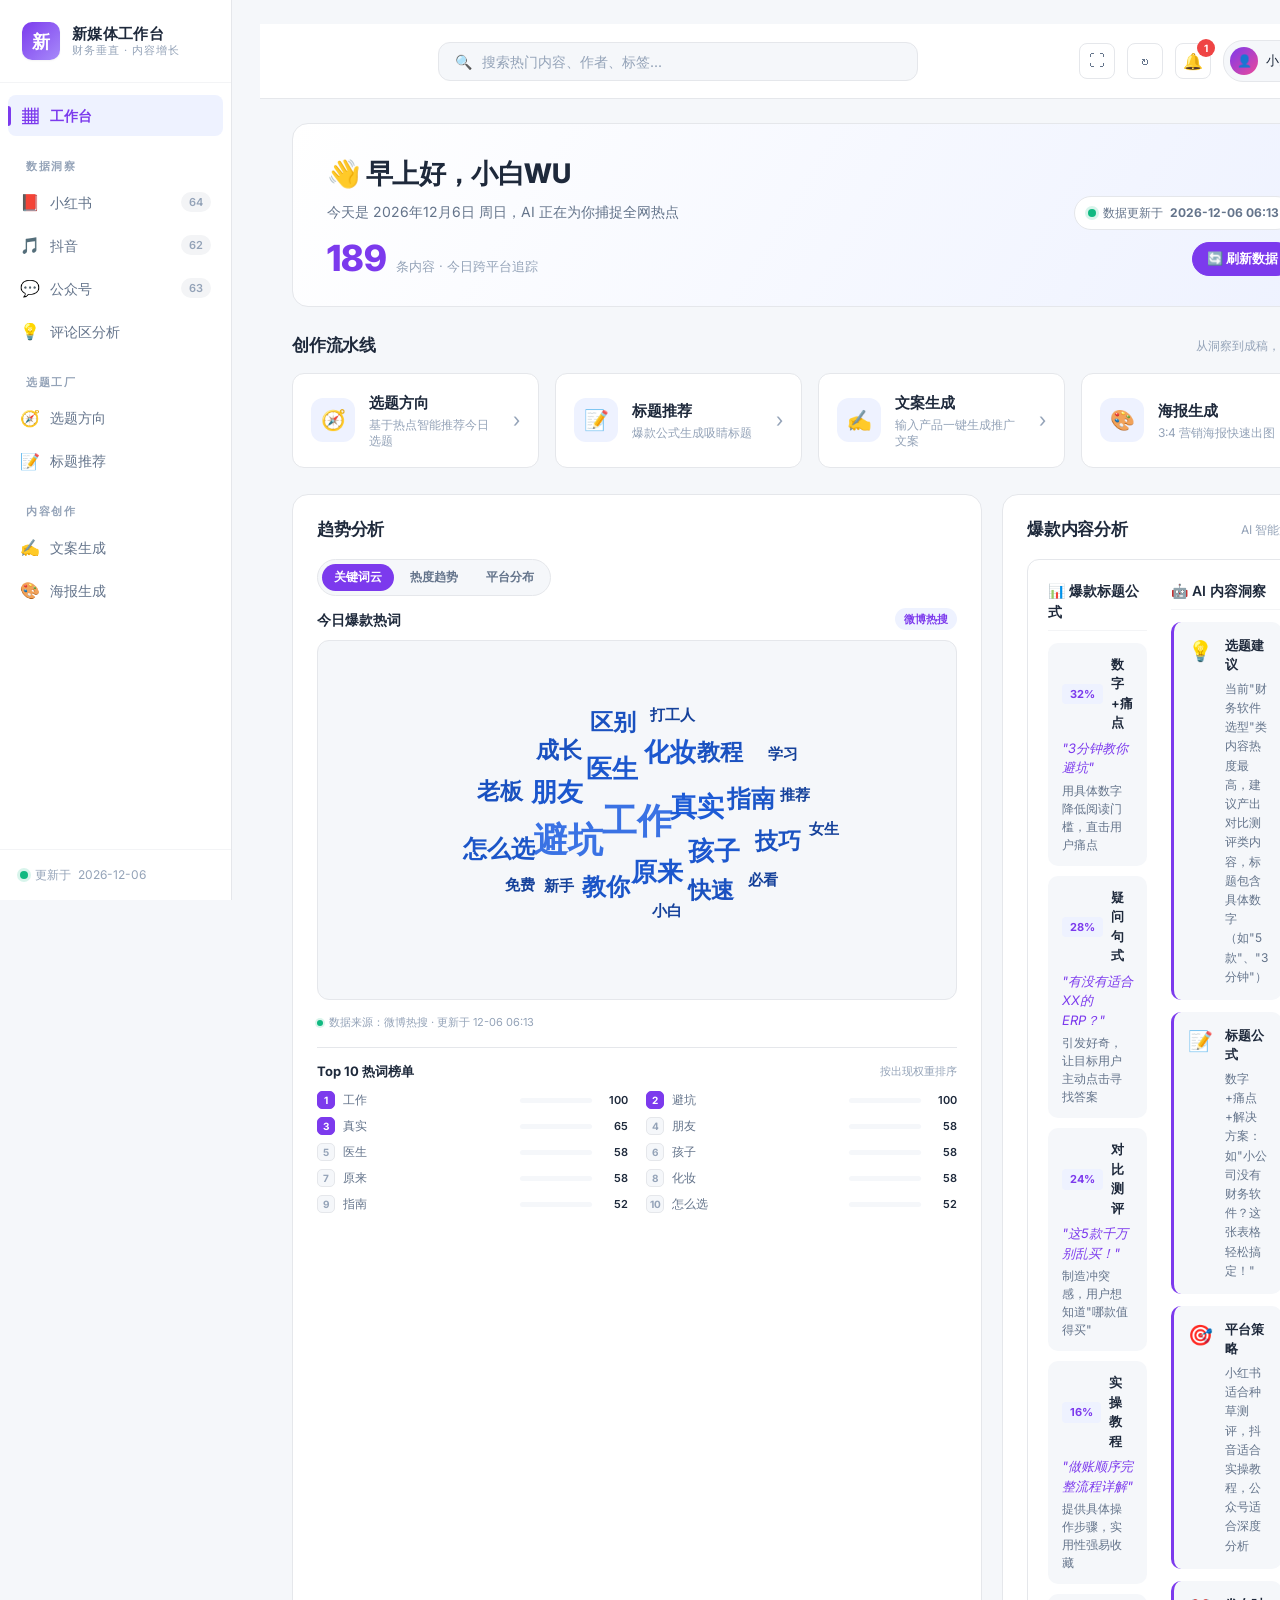
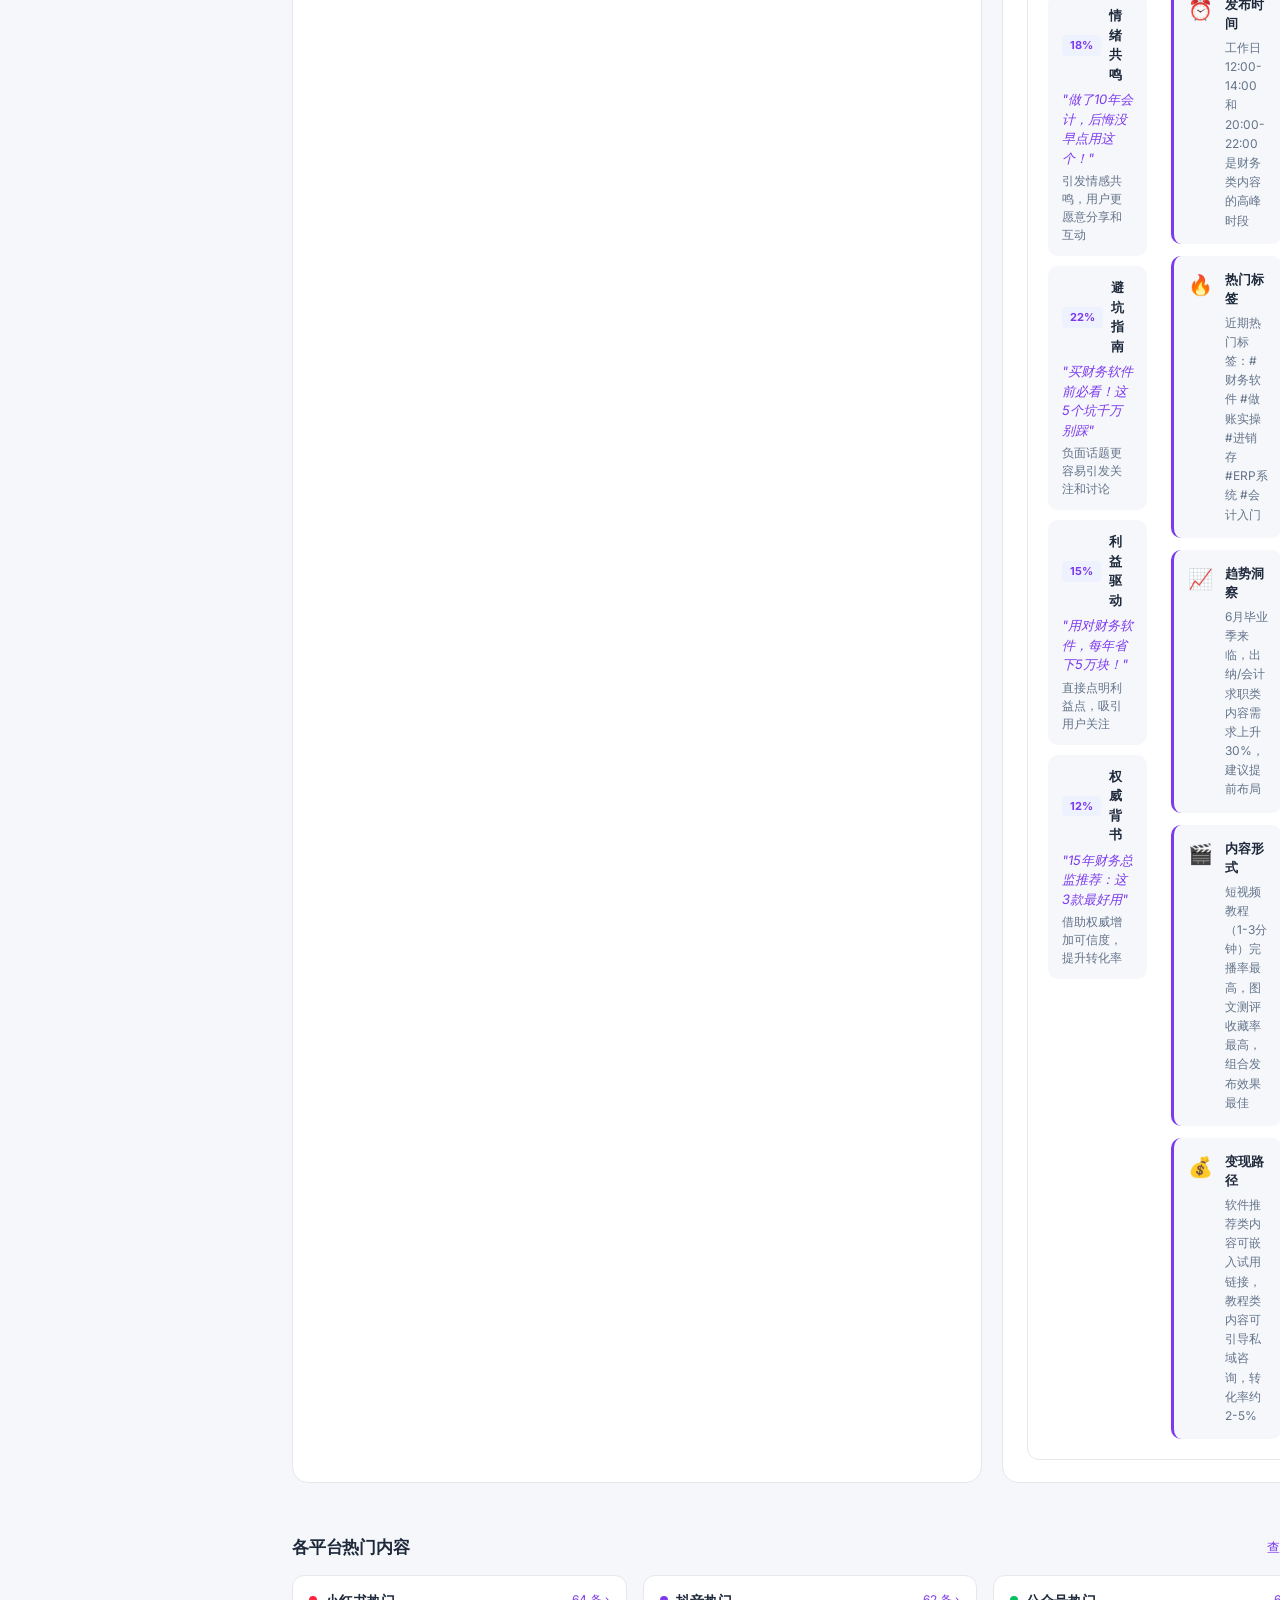
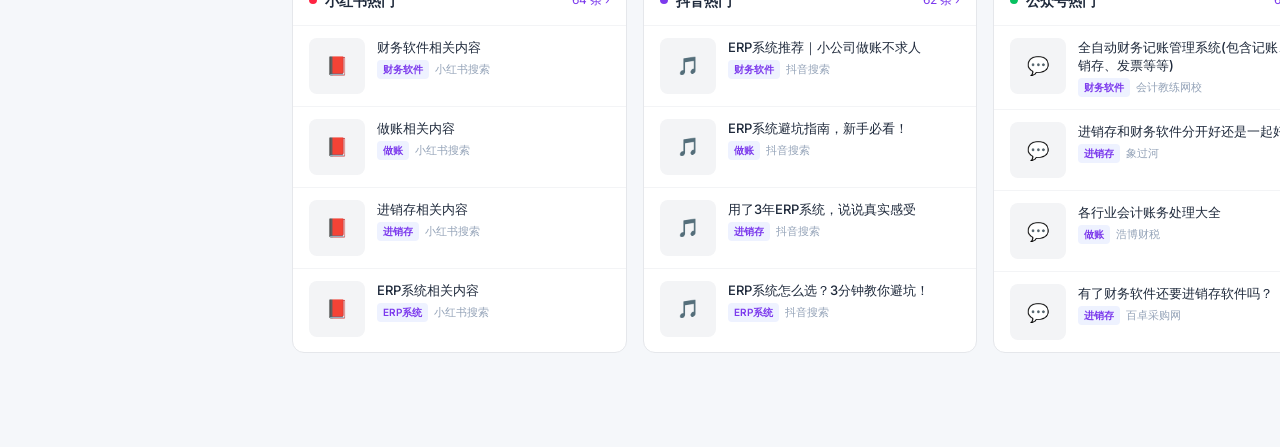
==== commit ef3f1e44: "fix: 静态资源加日期版本号(?v=YYYYMMDD) 破浏览器缓存，解决页面看似不更新" ====
--- a/index.html
+++ b/index.html
@@ -4,8 +4,8 @@
   <meta charset="UTF-8">
   <meta name="viewport" content="width=device-width, initial-scale=1.0">
   <title>新媒体数据平台</title>
-  <link rel="stylesheet" href="css/style.css">
-  <link rel="stylesheet" href="css/redesign.css">
+  <link rel="stylesheet" href="css/style.css?v=20260918">
+  <link rel="stylesheet" href="css/redesign.css?v=20260918">
 </head>
 <body>
 
@@ -556,6 +556,6 @@
     </div>
   </main>
 
-  <script src="js/app.js?v=20260630"></script>
+  <script src="js/app.js?v=20260918"></script>
 </body>
 </html>
--- a/css/style.css
+++ b/css/style.css
@@ -2502,6 +2502,16 @@
   gap: 8px;
 }
 
+.topic-analysis-date {
+  font-size: 12px;
+  color: var(--text-muted);
+  background: rgba(99, 102, 241, 0.08);
+  border: 1px solid rgba(99, 102, 241, 0.18);
+  border-radius: 999px;
+  padding: 3px 10px;
+  white-space: nowrap;
+}
+
 .topic-analysis-grid {
   display: grid;
   grid-template-columns: repeat(2, 1fr);
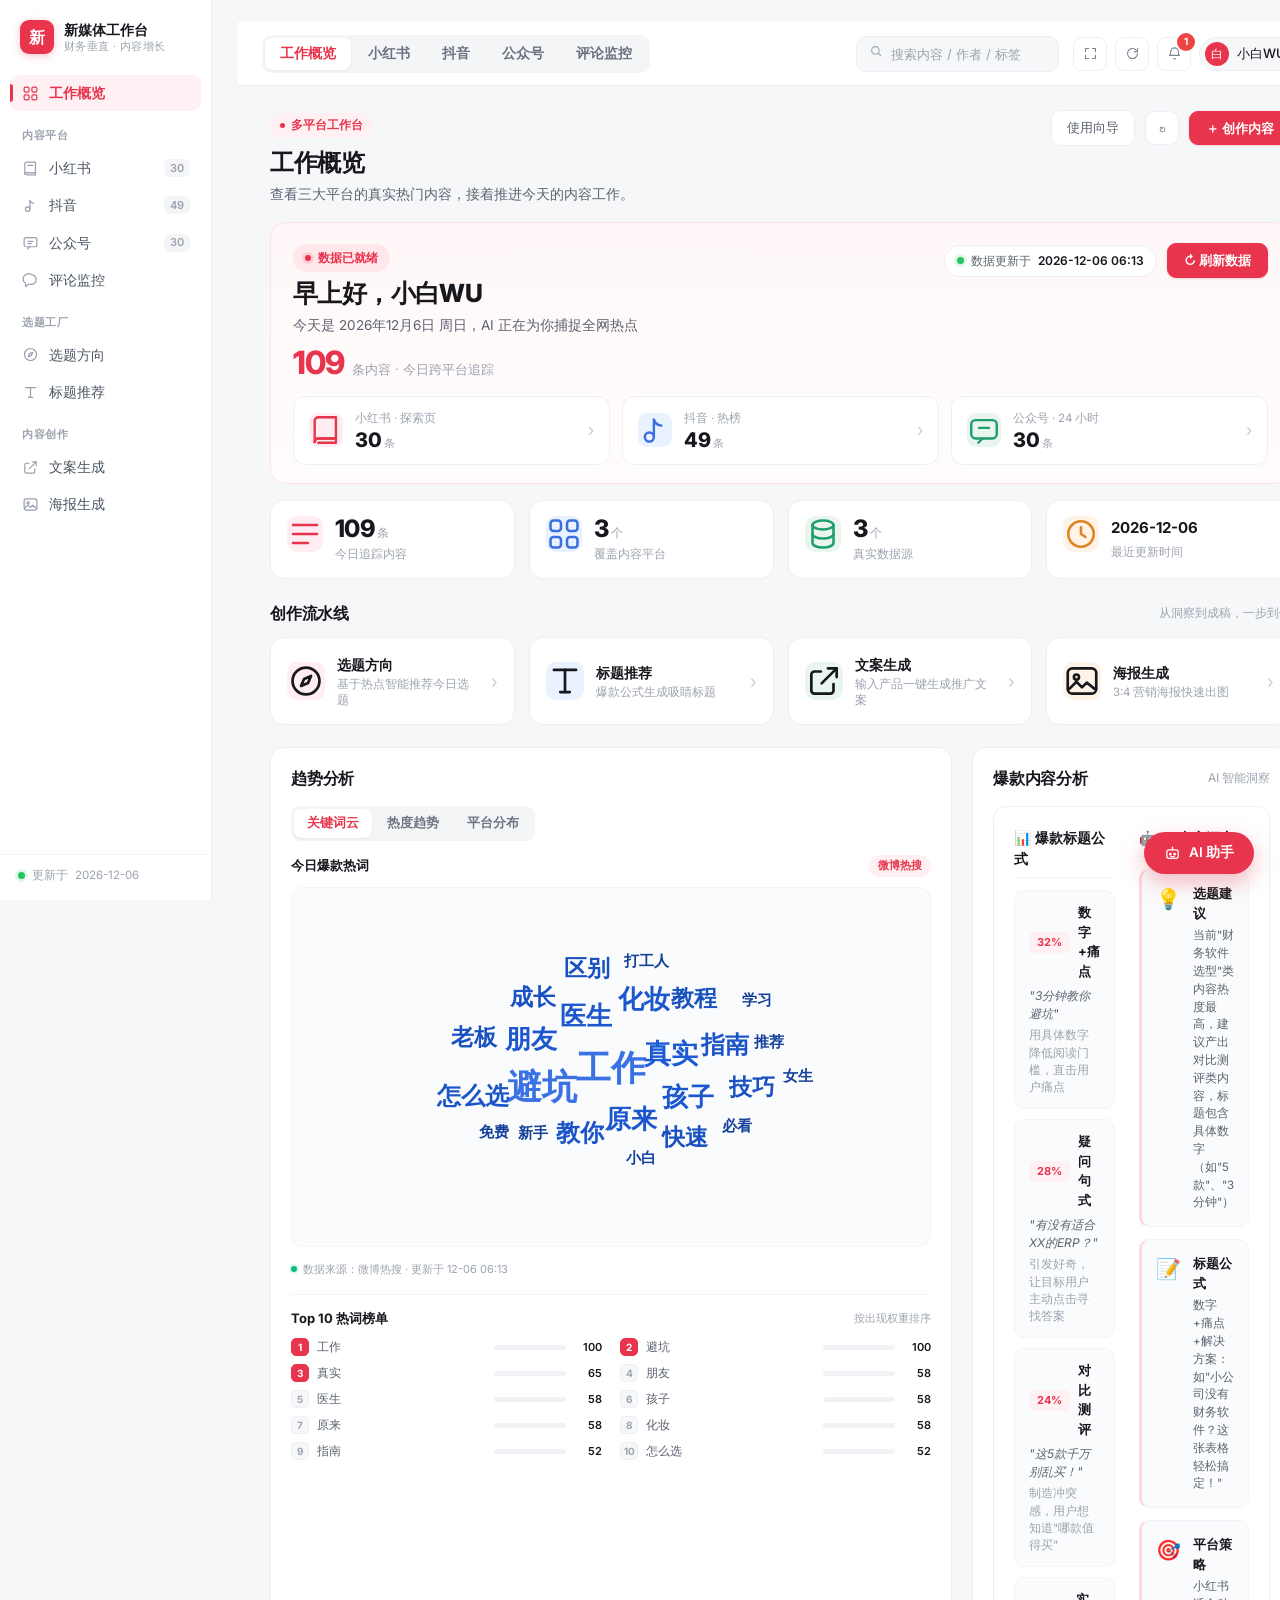
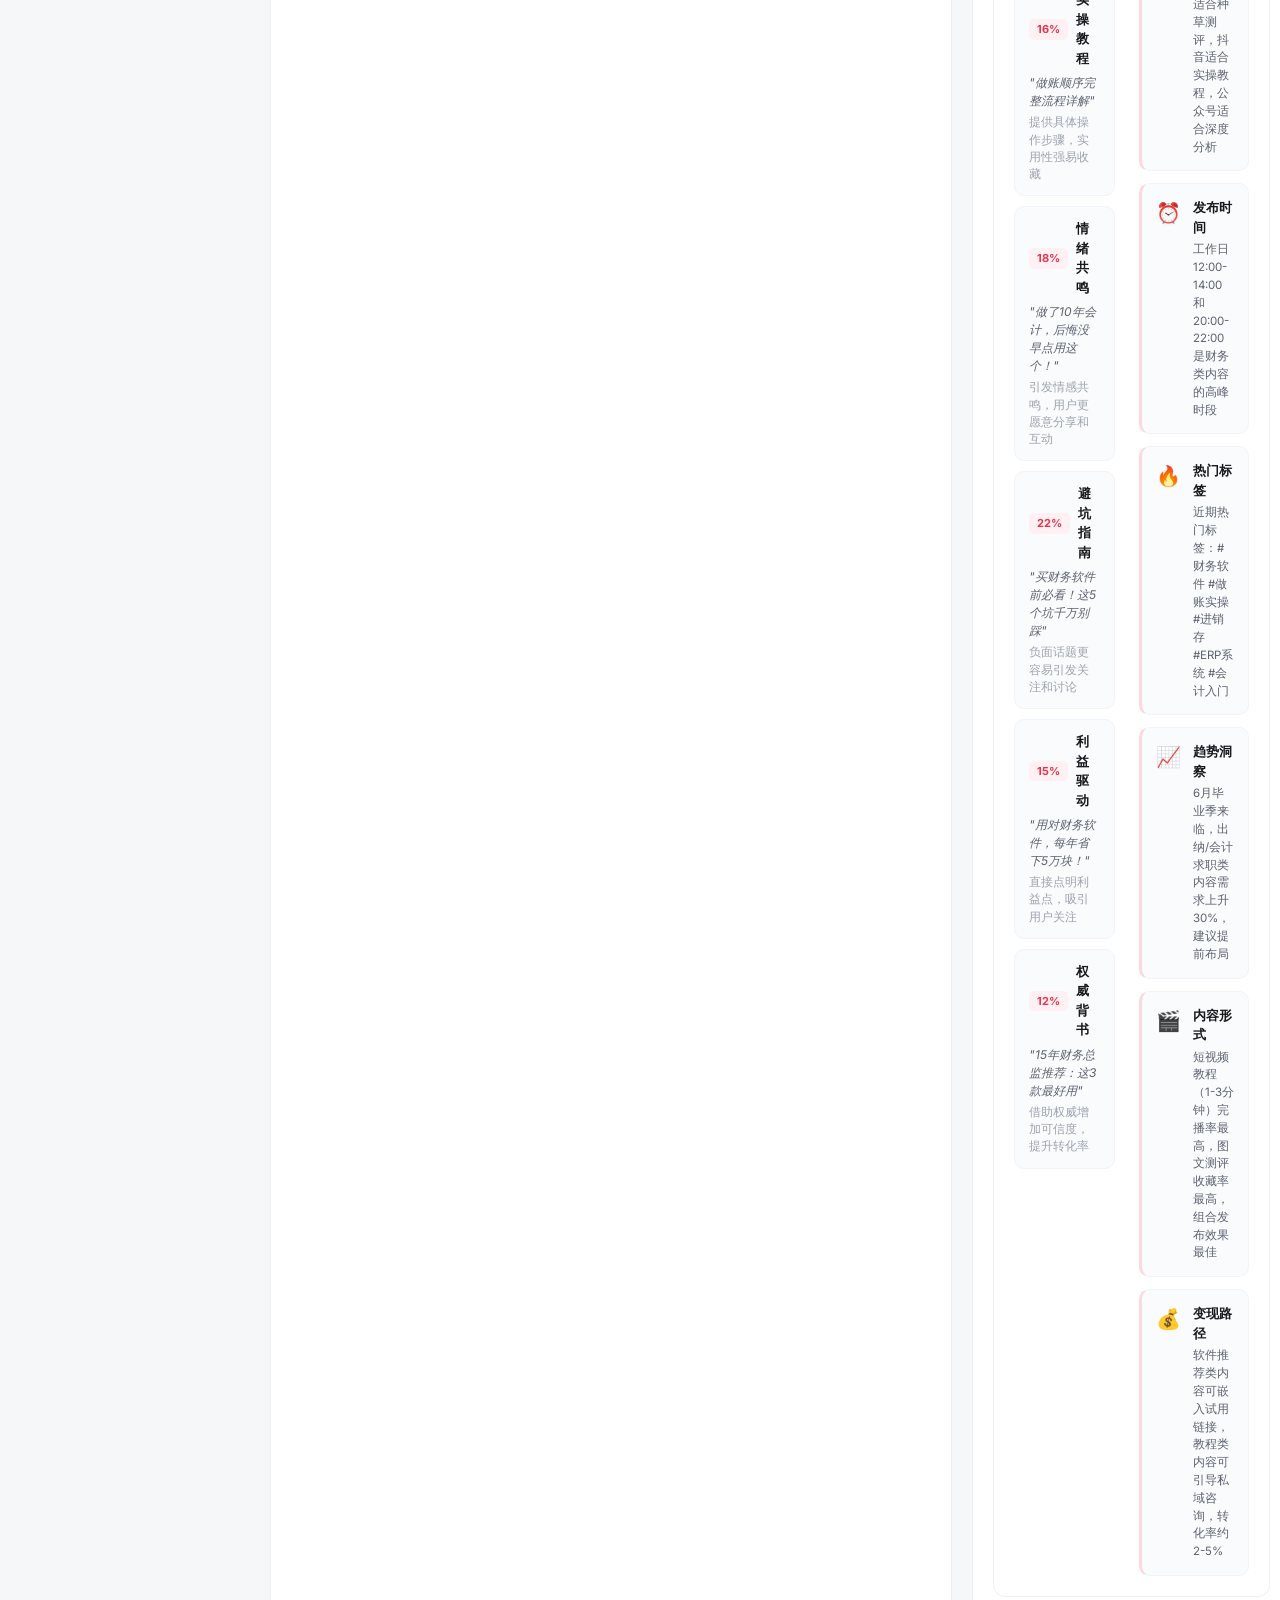
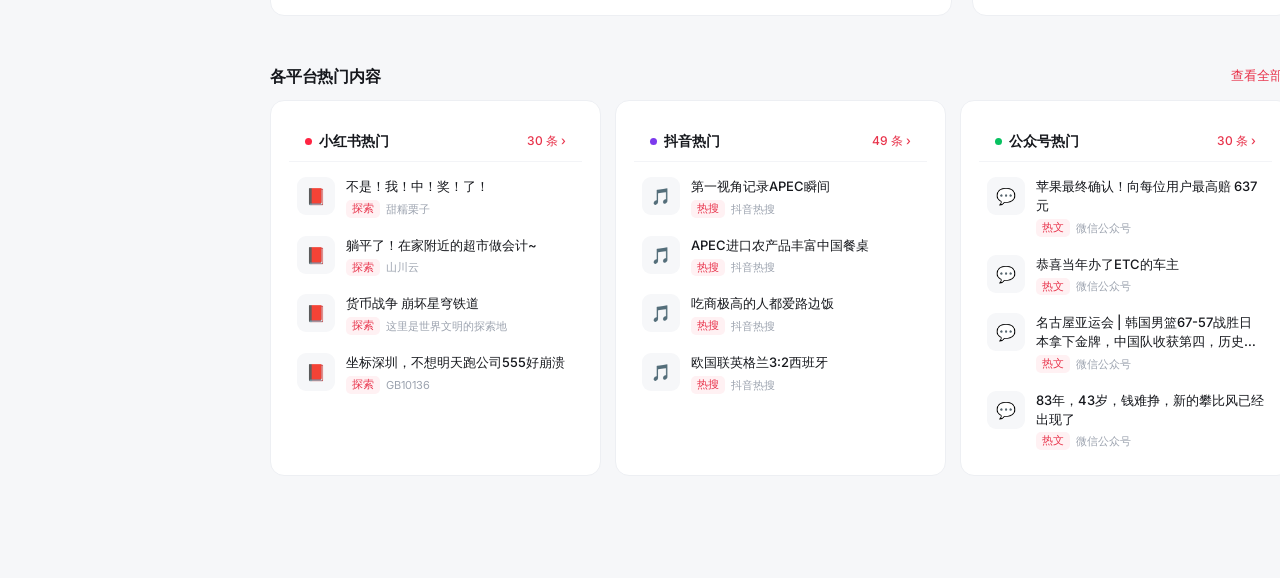
==== commit 31f87e20: "feat(ui): 全新视觉层 ui-v2 —— 红色主调、扁平白卡、线性图标、分段式顶栏" ====
--- a/index.html
+++ b/index.html
@@ -4,8 +4,9 @@
   <meta charset="UTF-8">
   <meta name="viewport" content="width=device-width, initial-scale=1.0">
   <title>新媒体数据平台</title>
-  <link rel="stylesheet" href="css/style.css?v=20260918">
-  <link rel="stylesheet" href="css/redesign.css?v=20260918">
+  <link rel="stylesheet" href="css/style.css?v=20261116">
+  <link rel="stylesheet" href="css/redesign.css?v=20261116">
+  <link rel="stylesheet" href="css/ui-v2.css?v=20261116">
 </head>
 <body>
 
@@ -23,48 +24,66 @@
 
     <nav class="sidebar-nav">
       <a class="nav-item active" data-platform="all">
-        <span class="nav-ico">▦</span>
-        <span class="nav-label">工作台</span>
-      </a>
-
-      <div class="nav-group">数据洞察</div>
+        <span class="nav-ico">
+          <svg viewBox="0 0 24 24" fill="none" stroke="currentColor" stroke-width="1.7" stroke-linecap="round" stroke-linejoin="round"><rect x="3" y="3" width="7" height="7" rx="2"/><rect x="14" y="3" width="7" height="7" rx="2"/><rect x="3" y="14" width="7" height="7" rx="2"/><rect x="14" y="14" width="7" height="7" rx="2"/></svg>
+        </span>
+        <span class="nav-label">工作概览</span>
+      </a>
+
+      <div class="nav-group">内容平台</div>
       <a class="nav-item" data-platform="xiaohongshu">
-        <span class="nav-ico">📕</span>
+        <span class="nav-ico">
+          <svg viewBox="0 0 24 24" fill="none" stroke="currentColor" stroke-width="1.7" stroke-linecap="round" stroke-linejoin="round"><path d="M4 5.5A2.5 2.5 0 0 1 6.5 3H19v15H6.5A2.5 2.5 0 0 0 4 20.5z"/><path d="M4 20.5A2.5 2.5 0 0 1 6.5 18H19v3H6.5"/><path d="M8 7.5h7"/></svg>
+        </span>
         <span class="nav-label">小红书</span>
         <span class="nav-badge" id="xhsBadge">0</span>
       </a>
       <a class="nav-item" data-platform="douyin">
-        <span class="nav-ico">🎵</span>
+        <span class="nav-ico">
+          <svg viewBox="0 0 24 24" fill="none" stroke="currentColor" stroke-width="1.7" stroke-linecap="round" stroke-linejoin="round"><circle cx="8" cy="17" r="3.2"/><path d="M11.2 17V4.5c.7 2.6 2.6 4.2 5.3 4.4"/></svg>
+        </span>
         <span class="nav-label">抖音</span>
         <span class="nav-badge" id="dyBadge">0</span>
       </a>
       <a class="nav-item" data-platform="wechat">
-        <span class="nav-ico">💬</span>
+        <span class="nav-ico">
+          <svg viewBox="0 0 24 24" fill="none" stroke="currentColor" stroke-width="1.7" stroke-linecap="round" stroke-linejoin="round"><rect x="3" y="5" width="18" height="13" rx="3"/><path d="M8 21l3-3"/><path d="M8.5 10.5h7"/><path d="M8.5 13.5h4.5"/></svg>
+        </span>
         <span class="nav-label">公众号</span>
         <span class="nav-badge" id="wxBadge">0</span>
       </a>
       <a class="nav-item" data-platform="comments">
-        <span class="nav-ico">💡</span>
-        <span class="nav-label">评论区分析</span>
+        <span class="nav-ico">
+          <svg viewBox="0 0 24 24" fill="none" stroke="currentColor" stroke-width="1.7" stroke-linecap="round" stroke-linejoin="round"><path d="M20 12a7 7 0 0 1-7 7H9l-4 3v-4.6A7 7 0 0 1 13 5a7 7 0 0 1 7 7z"/></svg>
+        </span>
+        <span class="nav-label">评论监控</span>
       </a>
 
       <div class="nav-group">选题工厂</div>
       <a class="nav-item" data-platform="analytics" onclick="switchPage('analytics')">
-        <span class="nav-ico">🧭</span>
+        <span class="nav-ico">
+          <svg viewBox="0 0 24 24" fill="none" stroke="currentColor" stroke-width="1.7" stroke-linecap="round" stroke-linejoin="round"><circle cx="12" cy="12" r="8.5"/><path d="M15.2 8.8l-1.9 4.4-4.4 1.9 1.9-4.4z"/></svg>
+        </span>
         <span class="nav-label">选题方向</span>
       </a>
       <a class="nav-item" data-platform="titles" onclick="switchPage('titles')">
-        <span class="nav-ico">📝</span>
+        <span class="nav-ico">
+          <svg viewBox="0 0 24 24" fill="none" stroke="currentColor" stroke-width="1.7" stroke-linecap="round" stroke-linejoin="round"><path d="M5 5h14"/><path d="M12 5v14"/><path d="M9 19h6"/></svg>
+        </span>
         <span class="nav-label">标题推荐</span>
       </a>
 
       <div class="nav-group">内容创作</div>
       <a class="nav-item" data-platform="copywriter" onclick="switchPage('copywriter')">
-        <span class="nav-ico">✍️</span>
+        <span class="nav-ico">
+          <svg viewBox="0 0 24 24" fill="none" stroke="currentColor" stroke-width="1.7" stroke-linecap="round" stroke-linejoin="round"><path d="M20 4l-9.5 9.5"/><path d="M14.5 4H20v5.5"/><path d="M18 14v4a2 2 0 0 1-2 2H6a2 2 0 0 1-2-2V8a2 2 0 0 1 2-2h4"/></svg>
+        </span>
         <span class="nav-label">文案生成</span>
       </a>
       <a class="nav-item" data-platform="poster" onclick="window.open('poster.html','_blank')">
-        <span class="nav-ico">🎨</span>
+        <span class="nav-ico">
+          <svg viewBox="0 0 24 24" fill="none" stroke="currentColor" stroke-width="1.7" stroke-linecap="round" stroke-linejoin="round"><rect x="3" y="4" width="18" height="16" rx="3"/><circle cx="8.5" cy="9.5" r="1.6"/><path d="M4 17l4.5-4.5 3.5 3.5 3-3L20 17"/></svg>
+        </span>
         <span class="nav-label">海报生成</span>
       </a>
     </nav>
@@ -82,15 +101,34 @@
     <!-- Top Bar -->
     <header class="top-bar">
       <button class="menu-toggle" id="menuToggle">☰</button>
+
+      <nav class="plat-tabs" id="platTabs">
+        <button class="plat-tab active" data-tab-page="all" onclick="switchPage('all')">工作概览</button>
+        <button class="plat-tab" data-tab-page="xiaohongshu" onclick="switchPage('xiaohongshu')">小红书</button>
+        <button class="plat-tab" data-tab-page="douyin" onclick="switchPage('douyin')">抖音</button>
+        <button class="plat-tab" data-tab-page="wechat" onclick="switchPage('wechat')">公众号</button>
+        <button class="plat-tab" data-tab-page="comments" onclick="switchPage('comments')">评论监控</button>
+      </nav>
+
+      <div class="top-spacer"></div>
+
       <div class="search-box">
-        <span class="search-icon">🔍</span>
-        <input type="text" placeholder="搜索热门内容、作者、标签..." id="searchInput">
+        <span class="search-icon">
+          <svg viewBox="0 0 24 24" fill="none" stroke="currentColor" stroke-width="1.8" stroke-linecap="round" width="14" height="14"><circle cx="11" cy="11" r="6.5"/><path d="M16 16l4 4"/></svg>
+        </span>
+        <input type="text" placeholder="搜索内容 / 作者 / 标签" id="searchInput">
       </div>
       <div class="top-actions">
-        <button class="btn-icon" id="btnFullscreen" title="全屏">⛶</button>
-        <button class="btn-icon" id="btnRefresh" title="刷新数据">↻</button>
+        <button class="btn-icon" id="btnFullscreen" title="全屏">
+          <svg viewBox="0 0 24 24" fill="none" stroke="currentColor" stroke-width="1.8" stroke-linecap="round" stroke-linejoin="round" width="15" height="15"><path d="M4 9V4h5"/><path d="M20 15v5h-5"/><path d="M15 4h5v5"/><path d="M9 20H4v-5"/></svg>
+        </button>
+        <button class="btn-icon" id="btnRefresh" title="刷新数据">
+          <svg viewBox="0 0 24 24" fill="none" stroke="currentColor" stroke-width="1.8" stroke-linecap="round" stroke-linejoin="round" width="15" height="15"><path d="M20 12a8 8 0 1 1-2.3-5.6"/><path d="M20 4v5h-5"/></svg>
+        </button>
         <div class="notification-wrap">
-          <button class="btn-icon notification-btn" id="btnNotification" title="通知">🔔</button>
+          <button class="btn-icon notification-btn" id="btnNotification" title="通知">
+            <svg viewBox="0 0 24 24" fill="none" stroke="currentColor" stroke-width="1.8" stroke-linecap="round" stroke-linejoin="round" width="15" height="15"><path d="M18 9a6 6 0 1 0-12 0c0 5-2 6-2 6h16s-2-1-2-6"/><path d="M10.5 20a2 2 0 0 0 3 0"/></svg>
+          </button>
           <span class="notification-badge" id="notificationBadge" style="display:none;">0</span>
           <div class="notification-dropdown" id="notificationDropdown">
             <div class="notification-header">
@@ -103,7 +141,7 @@
           </div>
         </div>
         <div class="user-pill" id="userPill">
-          <div class="user-avatar">👤</div>
+          <div class="user-avatar">白</div>
           <span>小白WU</span>
         </div>
         <!-- 用户下拉菜单 -->
@@ -313,26 +351,47 @@
     <div class="page active" id="page-all">
       <div id="statsGrid" style="display:none;"></div>
 
+      <!-- 页头 -->
+      <section class="page-head">
+        <div class="page-head-left">
+          <div class="head-chip">多平台工作台</div>
+          <h1>工作概览</h1>
+          <p>查看三大平台的真实热门内容，接着推进今天的内容工作。</p>
+        </div>
+        <div class="page-head-actions">
+          <button class="btn-secondary" onclick="openHelp()">使用向导</button>
+          <button class="btn-icon" onclick="refreshData()" title="刷新数据">↻</button>
+          <button class="btn-primary" onclick="switchPage('copywriter')">＋ 创作内容</button>
+        </div>
+      </section>
+
       <!-- Hero -->
       <section class="wb-hero">
-        <div class="wb-hero-left">
-          <h1 class="wb-hero-title" id="greetingTitle">你好，小白WU</h1>
-          <p class="wb-hero-sub" id="greetingSubtitle"></p>
-          <div class="wb-hero-metric">
-            <span class="wb-hero-num" id="wbTotalCount">0</span>
-            <span class="wb-hero-unit">条内容 · 今日跨平台追踪</span>
-          </div>
-        </div>
-        <div class="wb-hero-right">
-          <div class="wb-freshness" title="点击刷新数据" onclick="refreshData()">
-            <span class="freshness-dot"></span>
-            数据更新于 <strong id="dataFreshness">—</strong>
-          </div>
-          <button class="wb-refresh-btn" id="refreshDataBtn" onclick="refreshData()">
-            🔄 刷新数据
-          </button>
-        </div>
+        <div class="wb-hero-row">
+          <div class="wb-hero-left">
+            <div class="hero-pill" id="heroPill">数据已就绪</div>
+            <h1 class="wb-hero-title" id="greetingTitle">你好，小白WU</h1>
+            <p class="wb-hero-sub" id="greetingSubtitle"></p>
+            <div class="wb-hero-metric">
+              <span class="wb-hero-num" id="wbTotalCount">0</span>
+              <span class="wb-hero-unit">条内容 · 今日跨平台追踪</span>
+            </div>
+          </div>
+          <div class="wb-hero-right">
+            <div class="wb-freshness" title="点击刷新数据" onclick="refreshData()">
+              <span class="freshness-dot"></span>
+              数据更新于 <strong id="dataFreshness">—</strong>
+            </div>
+            <button class="wb-refresh-btn" id="refreshDataBtn" onclick="refreshData()">
+              ↻ 刷新数据
+            </button>
+          </div>
+        </div>
+        <div class="hero-cards" id="heroCards"></div>
       </section>
+
+      <!-- 指标卡 -->
+      <section class="stat-strip" id="statStrip"></section>
 
       <!-- 创作流水线 -->
       <section class="wb-section">
@@ -377,10 +436,11 @@
     </div>
     <!-- Xiaohongshu Page -->
     <div class="page" id="page-xiaohongshu">
-      <div class="platform-banner xhs-bg">
+      <div class="platform-banner">
         <div>
-          <h1>📕 小红书热门</h1>
-          <p>今日小红书热门内容 Top 10 · 实时追踪爆款笔记</p>
+          <div class="head-chip">小红书 · 实时</div>
+          <h1>小红书热门</h1>
+          <p>今日探索页热门笔记 · 登录态实时抓取</p>
         </div>
         <div class="platform-banner-stats" id="xhsStats"></div>
       </div>
@@ -394,10 +454,11 @@
 
     <!-- Douyin Page -->
     <div class="page" id="page-douyin">
-      <div class="platform-banner dy-bg">
+      <div class="platform-banner">
         <div>
-          <h1>🎵 抖音热门</h1>
-          <p>今日抖音热门内容 Top 10 · 全网最火视频追踪</p>
+          <div class="head-chip is-blue">抖音 · 实时</div>
+          <h1>抖音热门</h1>
+          <p>今日抖音热榜话题 · 公开接口实时拉取</p>
         </div>
         <div class="platform-banner-stats" id="dyStats"></div>
       </div>
@@ -406,10 +467,11 @@
 
     <!-- Wechat Page -->
     <div class="page" id="page-wechat">
-      <div class="platform-banner wx-bg">
+      <div class="platform-banner">
         <div>
-          <h1>💬 公众号热门</h1>
-          <p>今日公众号热门内容 Top 10 · 深度好文精选</p>
+          <div class="head-chip is-green">公众号 · 24 小时</div>
+          <h1>公众号热门</h1>
+          <p>24 小时热文榜 · 公开榜单页解析</p>
         </div>
         <div class="platform-banner-stats" id="wxStats"></div>
       </div>
@@ -420,7 +482,8 @@
     <div class="page" id="page-comments">
       <div class="page-header">
         <div class="page-header-left">
-          <h1>💬 小红书评论区分析</h1>
+          <div class="head-chip">评论洞察</div>
+          <h1>小红书评论区分析</h1>
           <p>每日自动分析热门帖子评论区，洞察用户真实需求与行业趋势</p>
         </div>
         <div class="page-header-actions">
@@ -445,7 +508,8 @@
     <div class="page" id="page-analytics">
       <div class="page-header">
         <div class="page-header-left">
-          <h1>💡 今日选题方向</h1>
+          <div class="head-chip">选题工厂</div>
+          <h1>今日选题方向</h1>
           <p>基于热门数据和平台趋势，为你推荐今日最佳选题</p>
         </div>
         <div class="page-header-actions">
@@ -467,7 +531,8 @@
     <div class="page" id="page-titles">
       <div class="page-header">
         <div class="page-header-left">
-          <h1>📝 今日标题推荐</h1>
+          <div class="head-chip">选题工厂</div>
+          <h1>今日标题推荐</h1>
           <p id="titleDate">基于爆款公式，为你推荐不同角度的吸睛标题</p>
         </div>
         <div class="page-header-actions">
@@ -556,6 +621,14 @@
     </div>
   </main>
 
-  <script src="js/app.js?v=20260918"></script>
+  <!-- 浮动 AI 助手 -->
+  <button class="ai-fab" onclick="switchPage('copywriter')" title="AI 文案助手">
+    <svg viewBox="0 0 24 24" fill="none" stroke="currentColor" stroke-width="1.8" stroke-linecap="round" stroke-linejoin="round">
+      <rect x="4" y="7" width="16" height="12" rx="3"/><path d="M12 3v4"/><circle cx="9" cy="13" r="1"/><circle cx="15" cy="13" r="1"/><path d="M9.5 16.5h5"/>
+    </svg>
+    AI 助手
+  </button>
+
+  <script src="js/app.js?v=20261116"></script>
 </body>
 </html>
--- a/css/ui-v2.css
+++ b/css/ui-v2.css
@@ -0,0 +1,659 @@
+/* ============================================================
+   UI v2 · 克制扁平风（白卡 + 细边框 + 红点强调）
+   纯视觉覆盖层，不改任何业务逻辑；仅覆盖样式，不新增结构依赖
+   加载顺序：style.css → redesign.css → ui-v2.css
+   ============================================================ */
+
+/* ---------- 1. 设计令牌 ---------- */
+:root {
+  --bg: #F6F7F9;
+  --bg-card: #FFFFFF;
+  --sidebar-bg: #FFFFFF;
+  --sidebar-hover: #F7F8FA;
+  --sidebar-active: #FFF1F3;
+
+  --text: #16181D;
+  --text-secondary: #5B6270;
+  --text-muted: #9CA3AF;
+
+  --border: #EDEFF3;
+  --border-light: #F3F4F7;
+  --border-strong: #E2E5EA;
+
+  --primary: #E8344C;
+  --primary-light: #F2596D;
+  --primary-bg: #FFF1F3;
+  --primary-border: #FBD9DE;
+  --primary-hover: #D32A41;
+
+  --xhs: #E8344C;
+  --dy: #16181D;
+  --wx: #1F9D6B;
+
+  --radius-sm: 8px;
+  --radius: 12px;
+  --radius-lg: 16px;
+
+  --shadow-sm: 0 1px 2px rgba(16, 24, 40, .04);
+  --shadow: 0 1px 3px rgba(16, 24, 40, .06);
+  --shadow-md: 0 4px 12px rgba(16, 24, 40, .07);
+  --shadow-lg: 0 12px 32px rgba(16, 24, 40, .10);
+
+  --sidebar-w: 212px;
+
+  /* 语义色板 */
+  --c-pink-bg: #FFEDF1;   --c-pink-fg: #E8344C;
+  --c-blue-bg: #EAF1FF;   --c-blue-fg: #3B6FE0;
+  --c-green-bg: #E9F6EF;  --c-green-fg: #1F9D6B;
+  --c-orange-bg: #FFF2E6; --c-orange-fg: #DD8524;
+  --c-violet-bg: #F1EDFF; --c-violet-fg: #6E56CF;
+}
+
+body {
+  font-family: 'Inter', -apple-system, BlinkMacSystemFont, 'Segoe UI',
+    'PingFang SC', 'Microsoft YaHei', sans-serif;
+  background: var(--bg);
+  color: var(--text);
+  -webkit-font-smoothing: antialiased;
+}
+
+/* ---------- 2. 侧边栏 ---------- */
+.sidebar {
+  width: var(--sidebar-w);
+  background: #fff;
+  border-right: 1px solid var(--border);
+}
+
+.sidebar-header { padding: 18px 18px 14px; border-bottom: none; }
+
+.brand { gap: 10px; }
+.brand-mark {
+  width: 34px; height: 34px; border-radius: 9px;
+  background: var(--primary);
+  color: #fff; font-size: 16px; font-weight: 800;
+  display: grid; place-items: center;
+  box-shadow: 0 2px 8px rgba(232, 52, 76, .28);
+}
+.brand-name { font-size: 14px; font-weight: 700; letter-spacing: 0; color: var(--text); }
+.brand-sub { font-size: 10.5px; color: var(--text-muted); letter-spacing: .4px; margin-top: 1px; }
+
+.sidebar-nav { padding: 4px 0 12px; }
+
+.nav-group {
+  font-size: 10.5px; font-weight: 600; color: var(--text-muted);
+  letter-spacing: .6px; padding: 16px 22px 5px;
+}
+
+.nav-item {
+  display: flex; align-items: center; gap: 10px;
+  margin: 1px 10px; padding: 8px 11px;
+  border-radius: 9px; cursor: pointer;
+  font-size: 13.5px; font-weight: 500; color: #4B5563;
+  transition: background .14s ease, color .14s ease;
+  position: relative;
+}
+.nav-item:hover { background: var(--sidebar-hover); color: var(--text); }
+
+.nav-item.active {
+  background: var(--primary-bg);
+  color: var(--primary);
+  font-weight: 600;
+}
+.nav-item.active::before {
+  content: ''; position: absolute; left: 0; top: 50%;
+  transform: translateY(-50%);
+  width: 3px; height: 18px; border-radius: 0 3px 3px 0;
+  background: var(--primary);
+}
+
+.nav-ico {
+  width: 18px; height: 18px; flex-shrink: 0;
+  display: grid; place-items: center;
+  color: #98A0AE;
+}
+.nav-ico svg { width: 17px; height: 17px; display: block; }
+.nav-item.active .nav-ico { color: var(--primary); }
+.nav-item:hover .nav-ico { color: #5B6270; }
+.nav-item.active:hover .nav-ico { color: var(--primary); }
+
+.nav-label { flex: 1; min-width: 0; }
+
+.nav-badge {
+  font-size: 11px; font-weight: 600; color: var(--text-muted);
+  background: #F4F5F7; border-radius: 6px;
+  min-width: 20px; height: 18px; padding: 0 6px;
+  display: inline-grid; place-items: center;
+}
+.nav-item.active .nav-badge { background: #FFE0E5; color: var(--primary); }
+
+.sidebar-footer { padding: 12px 18px 16px; border-top: 1px solid var(--border-light); }
+.freshness-pill { font-size: 11.5px; color: var(--text-muted); }
+.freshness-dot {
+  width: 7px; height: 7px; border-radius: 50%; background: #22C55E;
+  box-shadow: 0 0 0 3px rgba(34, 197, 94, .14);
+}
+
+/* ---------- 3. 顶栏 ---------- */
+.top-bar {
+  height: 64px; padding: 0 24px;
+  background: #fff; border-bottom: 1px solid var(--border);
+  box-shadow: none; gap: 14px;
+  display: flex; align-items: center;
+  position: sticky; top: 0; z-index: 60;
+}
+
+.menu-toggle {
+  width: 34px; height: 34px; border-radius: 9px;
+  border: 1px solid var(--border); background: #fff;
+  color: var(--text-secondary);
+}
+
+/* 平台分段切换 */
+.plat-tabs {
+  display: flex; align-items: center; gap: 2px;
+  background: #F4F5F7; border-radius: 10px; padding: 3px;
+}
+.plat-tab {
+  border: none; background: transparent; cursor: pointer;
+  padding: 7px 15px; border-radius: 8px;
+  font-family: inherit; font-size: 13.5px; font-weight: 600;
+  color: #6B7280; white-space: nowrap;
+  transition: background .15s ease, color .15s ease, box-shadow .15s ease;
+}
+.plat-tab:hover { color: var(--text); }
+.plat-tab.active {
+  background: #fff; color: var(--primary);
+  box-shadow: 0 1px 2px rgba(16, 24, 40, .07);
+}
+
+.top-spacer { flex: 1 1 auto; }
+
+.search-box {
+  width: 220px; height: 36px;
+  background: #F6F7F9; border: 1px solid var(--border);
+  border-radius: 10px; padding: 0 12px;
+  display: flex; align-items: center; gap: 8px;
+  transition: border-color .15s ease, background .15s ease;
+}
+.search-box:focus-within { background: #fff; border-color: var(--primary-border); }
+.search-box input {
+  border: none; background: transparent; outline: none;
+  font-size: 13px; color: var(--text); width: 100%; font-family: inherit;
+}
+.search-box input::placeholder { color: var(--text-muted); }
+.search-icon { font-size: 13px; color: var(--text-muted); }
+
+.top-actions { gap: 8px; display: flex; align-items: center; }
+
+.btn-icon {
+  width: 34px; height: 34px; border-radius: 9px;
+  border: 1px solid var(--border); background: #fff;
+  color: #7B8494; font-size: 14px;
+  display: grid; place-items: center; cursor: pointer;
+  transition: all .14s ease;
+}
+.btn-icon:hover { background: #F6F7F9; color: var(--text); border-color: var(--border-strong); }
+
+.user-pill {
+  height: 34px; padding: 0 12px 0 5px; border-radius: 999px;
+  background: #F6F7F9; border: 1px solid var(--border);
+  font-size: 13px; font-weight: 500; color: var(--text);
+  display: flex; align-items: center; gap: 8px;
+}
+.user-avatar {
+  width: 24px; height: 24px; border-radius: 50%;
+  background: var(--primary); color: #fff;
+  display: grid; place-items: center; font-size: 12px;
+}
+
+/* ---------- 4. 主区域 ---------- */
+.main-content { padding: 22px 26px 56px !important; }
+.page { animation: none; }
+
+/* 页面标题区（兼容 .page-header 与新建 .page-head） */
+.page-header, .page-head {
+  display: flex; align-items: flex-start; justify-content: space-between;
+  gap: 20px; margin-bottom: 18px; flex-wrap: wrap;
+}
+.page-header h1, .page-head h1 {
+  font-size: 24px; font-weight: 800; letter-spacing: -.5px;
+  color: var(--text); margin: 0 0 6px; line-height: 1.25;
+}
+.page-header p, .page-head p {
+  font-size: 13.5px; color: var(--text-secondary); margin: 0; line-height: 1.5;
+}
+.page-header-actions, .page-head-actions { display: flex; align-items: center; gap: 10px; }
+
+.head-chip {
+  display: inline-flex; align-items: center; gap: 6px;
+  font-size: 11.5px; font-weight: 600; color: var(--primary);
+  background: var(--primary-bg); border-radius: 999px;
+  padding: 4px 10px; margin-bottom: 10px;
+}
+.head-chip::before {
+  content: ''; width: 5px; height: 5px; border-radius: 50%;
+  background: var(--primary);
+}
+.head-chip.is-blue { color: var(--c-blue-fg); background: var(--c-blue-bg); }
+.head-chip.is-blue::before { background: var(--c-blue-fg); }
+.head-chip.is-green { color: var(--c-green-fg); background: var(--c-green-bg); }
+.head-chip.is-green::before { background: var(--c-green-fg); }
+
+.date-badge {
+  font-size: 12.5px; font-weight: 500; color: var(--text-secondary);
+  background: #fff; border: 1px solid var(--border);
+  border-radius: 9px; padding: 7px 12px;
+}
+
+/* ---------- 5. 通用按钮 ---------- */
+.btn-primary, .btn-save, .btn-export, .wb-refresh-btn {
+  display: inline-flex; align-items: center; justify-content: center; gap: 6px;
+  background: var(--primary); color: #fff;
+  border: 1px solid var(--primary); border-radius: 9px;
+  font-size: 13px; font-weight: 600; font-family: inherit;
+  padding: 8px 16px; cursor: pointer; line-height: 1.3;
+  box-shadow: 0 1px 2px rgba(232, 52, 76, .18);
+  transition: background .15s ease, transform .12s ease;
+}
+.btn-primary:hover, .btn-save:hover, .btn-export:hover, .wb-refresh-btn:hover {
+  background: var(--primary-hover); transform: translateY(-1px);
+}
+.btn-primary:active, .wb-refresh-btn:active { transform: translateY(0); }
+
+.btn-secondary {
+  background: #fff; color: var(--text-secondary);
+  border: 1px solid var(--border); border-radius: 9px;
+  font-size: 13px; font-weight: 500; font-family: inherit;
+  padding: 8px 15px; cursor: pointer;
+  transition: all .14s ease;
+}
+.btn-secondary:hover { background: #F6F7F9; color: var(--text); border-color: var(--border-strong); }
+
+/* ---------- 6. Hero 概览面板 ---------- */
+.wb-hero {
+  background: linear-gradient(180deg, #FFF7F8 0%, #FFFCFD 100%);
+  border: 1px solid #FBE4E8;
+  border-radius: var(--radius-lg);
+  padding: 20px 22px 18px;
+  margin-bottom: 16px;
+  display: block;
+}
+.wb-hero-left { min-width: 0; }
+.wb-hero-title {
+  font-size: 25px; font-weight: 800; letter-spacing: -.6px;
+  color: var(--text); margin: 6px 0 5px; line-height: 1.25;
+}
+.wb-hero-sub { font-size: 13.5px; color: var(--text-secondary); margin: 0; }
+.wb-hero-metric { margin-top: 12px; display: flex; align-items: baseline; gap: 8px; }
+.wb-hero-num { font-size: 32px; font-weight: 800; color: var(--primary); line-height: 1; letter-spacing: -1px; }
+.wb-hero-unit { font-size: 12.5px; color: var(--text-muted); }
+
+.wb-hero-row { display: flex; align-items: flex-start; justify-content: space-between; gap: 20px; flex-wrap: wrap; }
+.wb-hero-right {
+  display: flex; flex-direction: row; align-items: center;
+  gap: 10px; flex-shrink: 0;
+}
+
+.hero-pill {
+  display: inline-flex; align-items: center; gap: 7px;
+  font-size: 12px; font-weight: 600; color: var(--primary);
+  background: #FFE7EB; border-radius: 999px; padding: 5px 12px;
+}
+.hero-pill::before {
+  content: ''; width: 6px; height: 6px; border-radius: 50%;
+  background: var(--primary);
+  box-shadow: 0 0 0 3px rgba(232, 52, 76, .14);
+}
+
+.wb-freshness {
+  font-size: 12px; color: var(--text-secondary);
+  background: #fff; border: 1px solid var(--border);
+  border-radius: 999px; padding: 6px 12px;
+}
+.wb-freshness strong { color: var(--text); font-weight: 600; }
+
+.hero-cards {
+  display: grid; grid-template-columns: repeat(3, 1fr);
+  gap: 12px; margin-top: 16px;
+}
+.hero-card {
+  display: flex; align-items: center; gap: 12px;
+  background: #fff; border: 1px solid var(--border);
+  border-radius: 12px; padding: 13px 15px; cursor: pointer;
+  transition: box-shadow .16s ease, border-color .16s ease, transform .16s ease;
+}
+.hero-card:hover {
+  box-shadow: var(--shadow-md); border-color: var(--border-strong);
+  transform: translateY(-1px);
+}
+.hero-card-ico {
+  width: 34px; height: 34px; border-radius: 9px; flex-shrink: 0;
+  display: grid; place-items: center; font-size: 15px;
+}
+.hero-card-body { flex: 1; min-width: 0; }
+.hero-card-label { font-size: 11.5px; color: var(--text-muted); margin-bottom: 2px; }
+.hero-card-num { font-size: 20px; font-weight: 800; color: var(--text); line-height: 1.1; letter-spacing: -.4px; }
+.hero-card-num small { font-size: 11px; font-weight: 500; color: var(--text-muted); margin-left: 3px; }
+.hero-card-arrow { color: #C7CCD6; font-size: 17px; flex-shrink: 0; }
+
+.ico-pink { background: var(--c-pink-bg); color: var(--c-pink-fg); }
+.ico-blue { background: var(--c-blue-bg); color: var(--c-blue-fg); }
+.ico-green { background: var(--c-green-bg); color: var(--c-green-fg); }
+.ico-orange { background: var(--c-orange-bg); color: var(--c-orange-fg); }
+.ico-violet { background: var(--c-violet-bg); color: var(--c-violet-fg); }
+
+/* ---------- 7. 指标卡条 ---------- */
+.stat-strip {
+  display: grid; grid-template-columns: repeat(4, 1fr);
+  gap: 14px; margin-bottom: 22px;
+}
+.stat-tile {
+  background: #fff; border: 1px solid var(--border);
+  border-radius: 14px; padding: 15px 16px;
+  display: flex; align-items: flex-start; gap: 12px;
+  transition: box-shadow .16s ease, transform .16s ease;
+}
+.stat-tile:hover { box-shadow: var(--shadow-md); transform: translateY(-1px); }
+.stat-tile-ico {
+  width: 36px; height: 36px; border-radius: 10px; flex-shrink: 0;
+  display: grid; place-items: center; font-size: 16px;
+}
+.stat-tile-body { min-width: 0; }
+.stat-tile-num { font-size: 24px; font-weight: 800; color: var(--text); line-height: 1.1; letter-spacing: -.6px; }
+.stat-tile-num.is-text { font-size: 15px; font-weight: 700; letter-spacing: 0; line-height: 1.6; }
+.stat-tile-num small { font-size: 12px; font-weight: 500; color: var(--text-muted); margin-left: 3px; }
+.stat-tile-label { font-size: 12px; color: var(--text-muted); margin-top: 3px; white-space: nowrap; overflow: hidden; text-overflow: ellipsis; }
+
+/* ---------- 8. 区块标题 ---------- */
+.wb-section { margin-bottom: 22px; }
+.wb-section-head { margin-bottom: 12px; align-items: center; }
+.wb-section-title {
+  font-size: 16px; font-weight: 700; color: var(--text); letter-spacing: -.2px;
+  display: flex; align-items: center; gap: 8px;
+}
+.wb-section-hint { font-size: 12px; color: var(--text-muted); }
+.wb-section-link { font-size: 12.5px; color: var(--primary); font-weight: 500; }
+
+/* ---------- 9. 快捷工具卡 ---------- */
+.wb-tools { gap: 14px; }
+.wb-tool {
+  background: #fff; border: 1px solid var(--border);
+  border-radius: 14px; padding: 16px;
+  gap: 12px;
+}
+.wb-tool:hover { border-color: var(--border-strong); box-shadow: var(--shadow-md); transform: translateY(-2px); }
+.wb-tool-icon {
+  width: 38px; height: 38px; border-radius: 10px;
+  font-size: 17px; background: #F6F7F9;
+}
+.wb-tool:nth-child(1) .wb-tool-icon { background: var(--c-pink-bg); }
+.wb-tool:nth-child(2) .wb-tool-icon { background: var(--c-blue-bg); }
+.wb-tool:nth-child(3) .wb-tool-icon { background: var(--c-green-bg); }
+.wb-tool:nth-child(4) .wb-tool-icon { background: var(--c-orange-bg); }
+.wb-tool-name { font-size: 14px; font-weight: 700; }
+.wb-tool-desc { font-size: 11.5px; color: var(--text-muted); margin-top: 2px; }
+.wb-tool-arrow { color: #C7CCD6; font-size: 18px; }
+
+/* ---------- 10. 卡片容器 ---------- */
+.wb-card, .chart-card, .content-column, .stat-card, .topic-overview,
+.comment-summary-panel, .comment-posts-grid > *, .ai-input-card {
+  background: #fff;
+  border: 1px solid var(--border);
+  border-radius: 14px;
+  box-shadow: none;
+}
+.wb-card { padding: 18px 20px; }
+#statsGrid { border-radius: 14px; }
+
+/* ---------- 11. 内嵌标签切换 ---------- */
+.trending-tabs {
+  background: #F4F5F7; border: none; padding: 3px; border-radius: 9px;
+  gap: 2px; margin-bottom: 14px;
+}
+.trending-tab {
+  font-size: 12.5px; font-weight: 600; color: #6B7280;
+  padding: 6px 13px; border-radius: 7px;
+}
+.trending-tab:hover { color: var(--text); }
+.trending-tab.active {
+  background: #fff; color: var(--primary);
+  box-shadow: 0 1px 2px rgba(16, 24, 40, .07);
+}
+
+/* 词云 / 榜单 */
+.cloud-canvas { background: #FAFBFC; border: 1px solid var(--border-light); border-radius: 12px; }
+.cloud-hd-title { font-size: 13px; font-weight: 700; }
+.cloud-hd-pill { background: var(--primary-bg); color: var(--primary); font-size: 10.5px; }
+.cloud-rank { border-top: 1px solid var(--border-light); }
+.cloud-rank-bar { background: var(--primary); opacity: .85; }
+.cloud-rank-no.top { background: var(--primary); border-color: var(--primary); }
+.cloud-rank-bar-wrap { background: #F1F2F5; }
+
+/* ---------- 12. 总览三栏内容 ---------- */
+.content-columns { gap: 14px; }
+.content-column { padding: 16px 18px; }
+.content-column-header { margin-bottom: 6px; padding-bottom: 10px; border-bottom: 1px solid var(--border-light); }
+.content-column-title { font-size: 13.5px; font-weight: 700; gap: 7px; }
+.content-column-title .dot { width: 7px; height: 7px; border-radius: 50%; }
+.content-column-count { font-size: 12px; color: var(--primary); font-weight: 500; }
+
+.content-item {
+  padding: 9px 8px; border-radius: 10px; gap: 11px;
+  border-bottom: none;
+}
+.content-item:hover { background: #FAFBFC; }
+.content-item-thumb {
+  width: 38px; height: 38px; border-radius: 9px;
+  background: #F6F7F9; font-size: 16px;
+}
+.content-item-title { font-size: 13px; font-weight: 500; line-height: 1.45; color: var(--text); }
+.content-item-meta { font-size: 11px; color: var(--text-muted); margin-top: 3px; }
+.content-item-tag {
+  background: var(--primary-bg); color: var(--primary);
+  border-radius: 5px; padding: 1px 6px; font-size: 10.5px; font-weight: 500;
+}
+
+/* ---------- 13. 平台页内容列表 ---------- */
+.content-list {
+  display: grid;
+  grid-template-columns: repeat(2, minmax(0, 1fr));
+  gap: 10px;
+}
+.content-card {
+  background: #fff; border: 1px solid var(--border);
+  border-radius: 12px; padding: 13px 15px; gap: 12px;
+  align-items: flex-start; min-width: 0;
+}
+.content-card:hover {
+  border-color: var(--primary-border);
+  box-shadow: 0 4px 14px rgba(16, 24, 40, .06);
+  transform: none;
+}
+.rank-badge {
+  width: 26px; height: 26px; border-radius: 8px;
+  background: #F4F5F7; color: #6B7280;
+  font-size: 12px; font-weight: 700;
+  display: grid; place-items: center; flex-shrink: 0;
+}
+.rank-badge.gold { background: var(--primary); color: #fff; }
+.rank-badge.silver { background: #FFE8EC; color: var(--primary); }
+.rank-badge.bronze { background: #FFF2E6; color: var(--c-orange-fg); }
+.content-card-body { min-width: 0; flex: 1; }
+.content-card-title {
+  font-size: 13.5px; font-weight: 600; line-height: 1.5;
+  display: -webkit-box; -webkit-line-clamp: 2; -webkit-box-orient: vertical;
+  overflow: hidden;
+}
+.content-card-meta { font-size: 11.5px; color: var(--text-muted); margin-top: 6px; gap: 8px; }
+.content-card-meta > span:first-child {
+  max-width: 150px; overflow: hidden; text-overflow: ellipsis; white-space: nowrap;
+}
+
+/* 平台页顶部（原渐变大 banner → 白底页头） */
+.platform-banner {
+  background: #fff !important;
+  border: 1px solid var(--border);
+  border-radius: var(--radius-lg);
+  padding: 20px 22px;
+  color: var(--text) !important;
+  margin-bottom: 16px;
+  display: flex; align-items: center; justify-content: space-between;
+  gap: 20px; flex-wrap: wrap;
+}
+.platform-banner.xhs-bg, .platform-banner.dy-bg, .platform-banner.wx-bg { background: #fff !important; }
+.platform-banner h1 {
+  font-size: 22px; font-weight: 800; color: var(--text);
+  letter-spacing: -.4px; margin: 0 0 5px; display: flex; align-items: center; gap: 9px;
+}
+.platform-banner p { font-size: 13px; color: var(--text-secondary); opacity: 1; margin: 0; }
+.platform-banner-stats { display: flex; gap: 26px; }
+.banner-stat { text-align: right; }
+.banner-stat-value {
+  font-size: 19px; font-weight: 800; color: var(--text);
+  letter-spacing: -.3px; line-height: 1.2;
+  max-width: 210px; overflow: hidden; text-overflow: ellipsis; white-space: nowrap;
+}
+.banner-stat-value.is-text {
+  font-size: 13px; font-weight: 600; color: var(--text-secondary);
+  letter-spacing: 0; line-height: 1.9;
+}
+.banner-stat-label { font-size: 11px; color: var(--text-muted); margin-top: 2px; }
+
+/* 平台搜索框 */
+.xhs-search-box {
+  background: #fff; border: 1px solid var(--border);
+  border-radius: 12px; padding: 5px 5px 5px 14px; margin-bottom: 14px;
+  max-width: 620px;
+}
+.xhs-search-box input { font-size: 13px; }
+.xhs-search-box button {
+  background: var(--primary); color: #fff; border: none;
+  border-radius: 8px; padding: 8px 16px; font-size: 13px; font-weight: 600;
+  font-family: inherit; cursor: pointer;
+}
+.xhs-search-box button:hover { background: var(--primary-hover); }
+
+/* ---------- 14. 浮动 AI 助手 ---------- */
+.ai-fab {
+  position: fixed; right: 26px; bottom: 26px; z-index: 90;
+  display: inline-flex; align-items: center; gap: 8px;
+  background: var(--primary); color: #fff;
+  border: none; border-radius: 999px;
+  padding: 12px 20px; cursor: pointer;
+  font-family: inherit; font-size: 13.5px; font-weight: 600;
+  box-shadow: 0 8px 22px rgba(232, 52, 76, .34);
+  transition: transform .16s ease, box-shadow .16s ease;
+}
+.ai-fab:hover { transform: translateY(-2px); box-shadow: 0 12px 28px rgba(232, 52, 76, .42); }
+.ai-fab svg { width: 17px; height: 17px; }
+
+/* ---------- 15. 弹窗 / 表单 ---------- */
+.modal-overlay { background: rgba(16, 18, 24, .38); backdrop-filter: blur(2px); }
+.modal, .modal-content {
+  border-radius: 16px; border: 1px solid var(--border);
+  box-shadow: var(--shadow-lg);
+}
+.modal-header { border-bottom: 1px solid var(--border-light); }
+.modal-title, .modal-header h3 { font-size: 15px; font-weight: 700; }
+.settings-input, .form-group input, .form-group select {
+  border: 1px solid var(--border); border-radius: 9px;
+  font-size: 13px; font-family: inherit; padding: 9px 11px;
+}
+.settings-input:focus, .form-group input:focus, .form-group select:focus {
+  outline: none; border-color: var(--primary-border);
+  box-shadow: 0 0 0 3px rgba(232, 52, 76, .08);
+}
+.help-tab.active { color: var(--primary); border-color: var(--primary); }
+
+/* ---------- 16. 其他页面收敛 ---------- */
+.topic-overview, .topic-analysis, .comment-summary-panel { padding: 18px 20px; }
+.title-filter-tabs, .comment-filter-bar { gap: 8px; }
+.title-filter-tab.active, .filter-chip.active {
+  background: var(--primary); color: #fff; border-color: var(--primary);
+}
+
+/* 爆款分析内部小卡：去重色块，改成浅底细边 */
+.analysis-item, .insight-item {
+  background: #FAFBFC;
+  border: 1px solid var(--border-light);
+  border-radius: 10px;
+}
+.insight-item { border-left: 3px solid var(--primary-border); }
+.analysis-badge { background: var(--primary-bg); color: var(--primary); border-radius: 5px; }
+.analysis-pattern { font-size: 13px; font-weight: 700; }
+.analysis-example { font-size: 12px; color: var(--text-secondary); }
+.analysis-desc { font-size: 11.5px; color: var(--text-muted); }
+.insight-title { font-size: 13px; font-weight: 700; }
+.insight-content { font-size: 11.5px; color: var(--text-secondary); line-height: 1.55; }
+
+.cloud-canvas { height: 240px; }
+.ai-writer-hero {
+  background: linear-gradient(180deg, #FFF7F8, #FFFCFD);
+  border: 1px solid #FBE4E8; border-radius: 16px;
+}
+.ai-badge { background: #FFE7EB; color: var(--primary); }
+.ai-generate-btn { background: var(--primary); border-radius: 9px; }
+.ai-quick-btn { border-radius: 999px; border: 1px solid var(--border); background: #fff; }
+
+/* 滚动条 */
+::-webkit-scrollbar { width: 9px; height: 9px; }
+::-webkit-scrollbar-thumb { background: #DDE1E7; border-radius: 6px; }
+::-webkit-scrollbar-thumb:hover { background: #C9CFD8; }
+::-webkit-scrollbar-track { background: transparent; }
+
+/* ---------- 17. 响应式 ---------- */
+@media (max-width: 1240px) {
+  .stat-strip { grid-template-columns: repeat(2, 1fr); }
+}
+@media (max-width: 1080px) {
+  .plat-tabs { display: none; }
+  .hero-cards { grid-template-columns: 1fr; }
+  .wb-tools { grid-template-columns: repeat(2, 1fr); }
+  .wb-grid { grid-template-columns: 1fr; }
+  .content-list { grid-template-columns: 1fr; }
+}
+@media (max-width: 720px) {
+  .main-content { padding: 16px 14px 48px !important; }
+  .search-box { width: 140px; }
+  .stat-strip { grid-template-columns: 1fr; }
+  .wb-tools { grid-template-columns: 1fr; }
+  .platform-banner { flex-direction: column; align-items: flex-start; }
+  .platform-banner-stats { gap: 20px; }
+  .banner-stat { text-align: left; }
+  .ai-fab { right: 16px; bottom: 16px; padding: 11px 16px; }
+}
+
+/* ---------- 18. 暗色模式兜底（保持可用，不做重点） ---------- */
+body.dark-mode {
+  --bg: #121418;
+  --bg-card: #1A1D23;
+  --sidebar-bg: #16181D;
+  --sidebar-hover: #20242B;
+  --sidebar-active: #2A1A20;
+  --text: #E7E9EE;
+  --text-secondary: #A0A7B4;
+  --text-muted: #6F7783;
+  --border: #262A32;
+  --border-light: #1F232A;
+  --primary-bg: #2A1A20;
+  --primary-border: #4A2A33;
+}
+body.dark-mode .sidebar,
+body.dark-mode .top-bar,
+body.dark-mode .wb-card,
+body.dark-mode .content-column,
+body.dark-mode .content-card,
+body.dark-mode .stat-tile,
+body.dark-mode .wb-tool,
+body.dark-mode .hero-card,
+body.dark-mode .platform-banner,
+body.dark-mode .wb-hero { background: var(--bg-card) !important; }
+body.dark-mode .wb-hero { background: #1F171B !important; border-color: #33232A; }
+body.dark-mode .plat-tabs, body.dark-mode .trending-tabs,
+body.dark-mode .search-box, body.dark-mode .btn-icon,
+body.dark-mode .user-pill { background: #20242B; }
+body.dark-mode .plat-tab.active,
+body.dark-mode .trending-tab.active { background: #2A2F38; color: var(--primary-light); }
+body.dark-mode .cloud-canvas,
+body.dark-mode .content-item:hover { background: #1F232A; }
+body.dark-mode .rank-badge { background: #262A32; color: #A0A7B4; }
